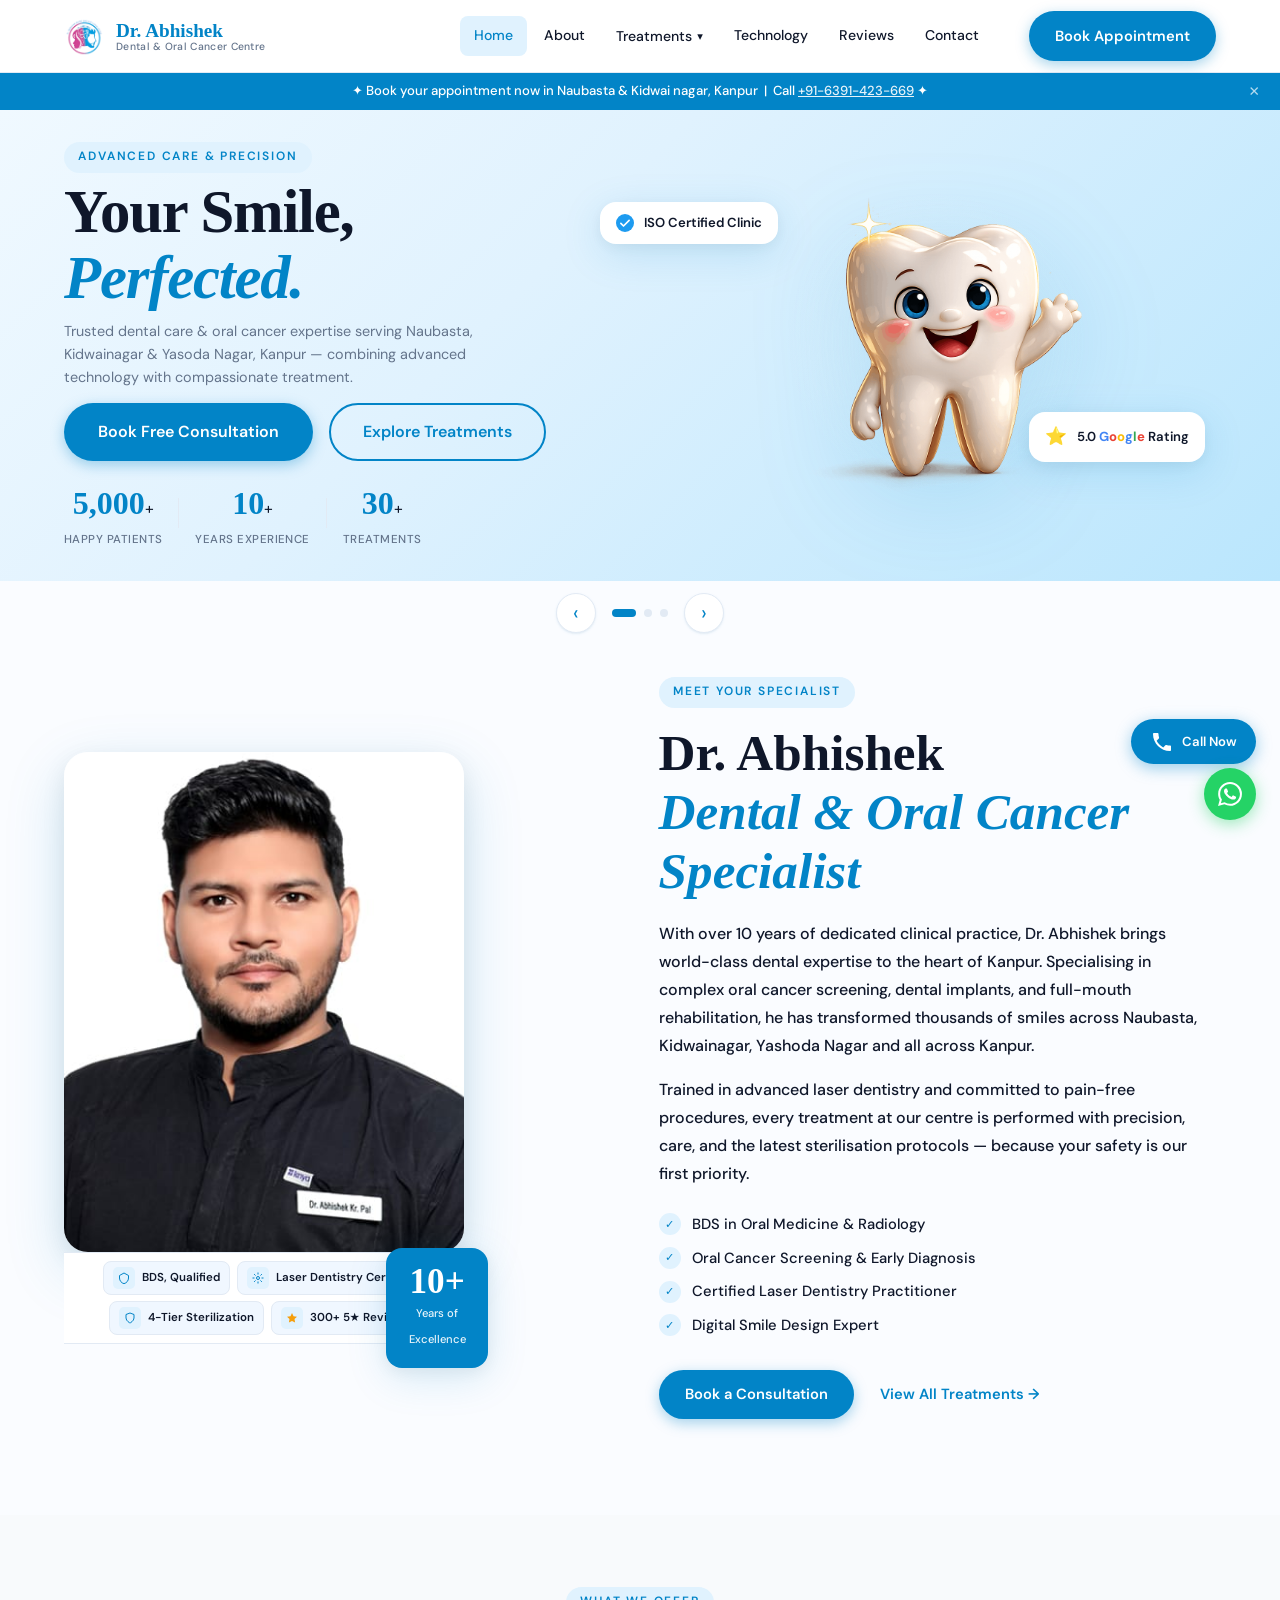
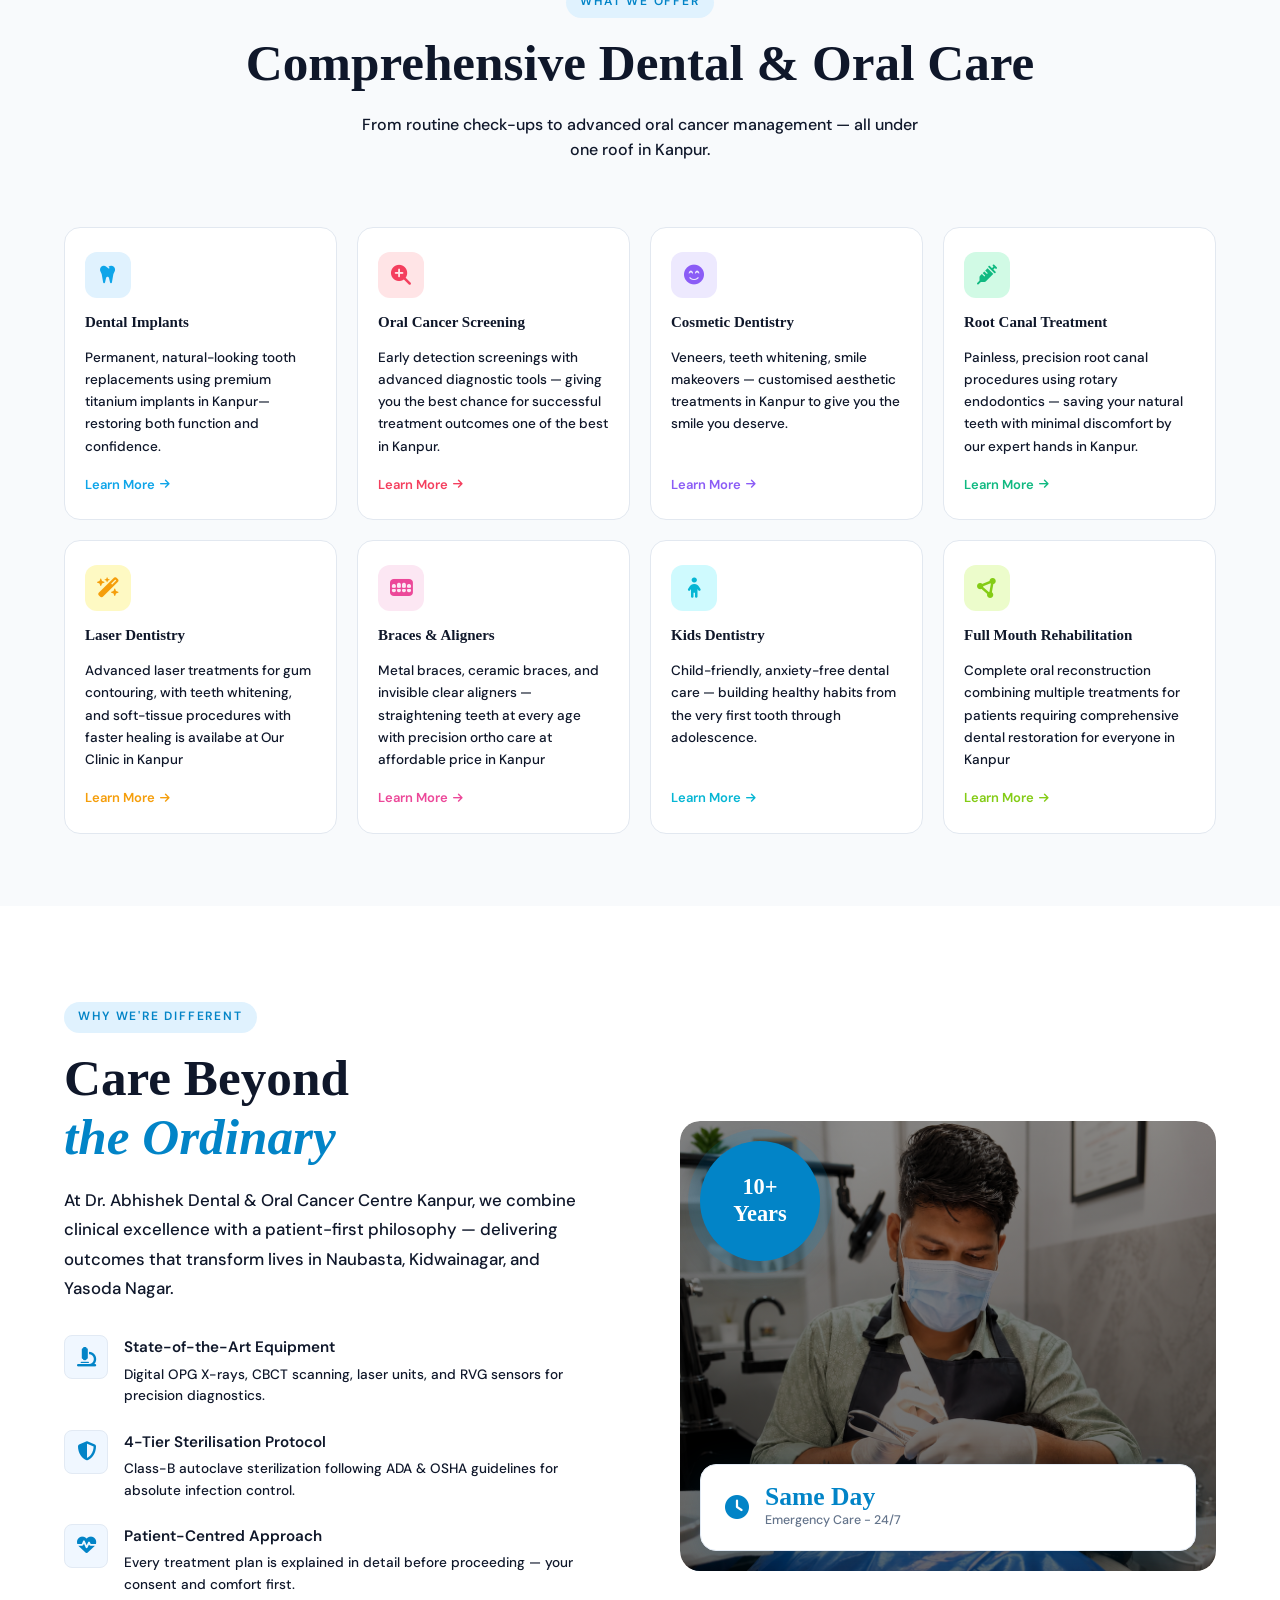
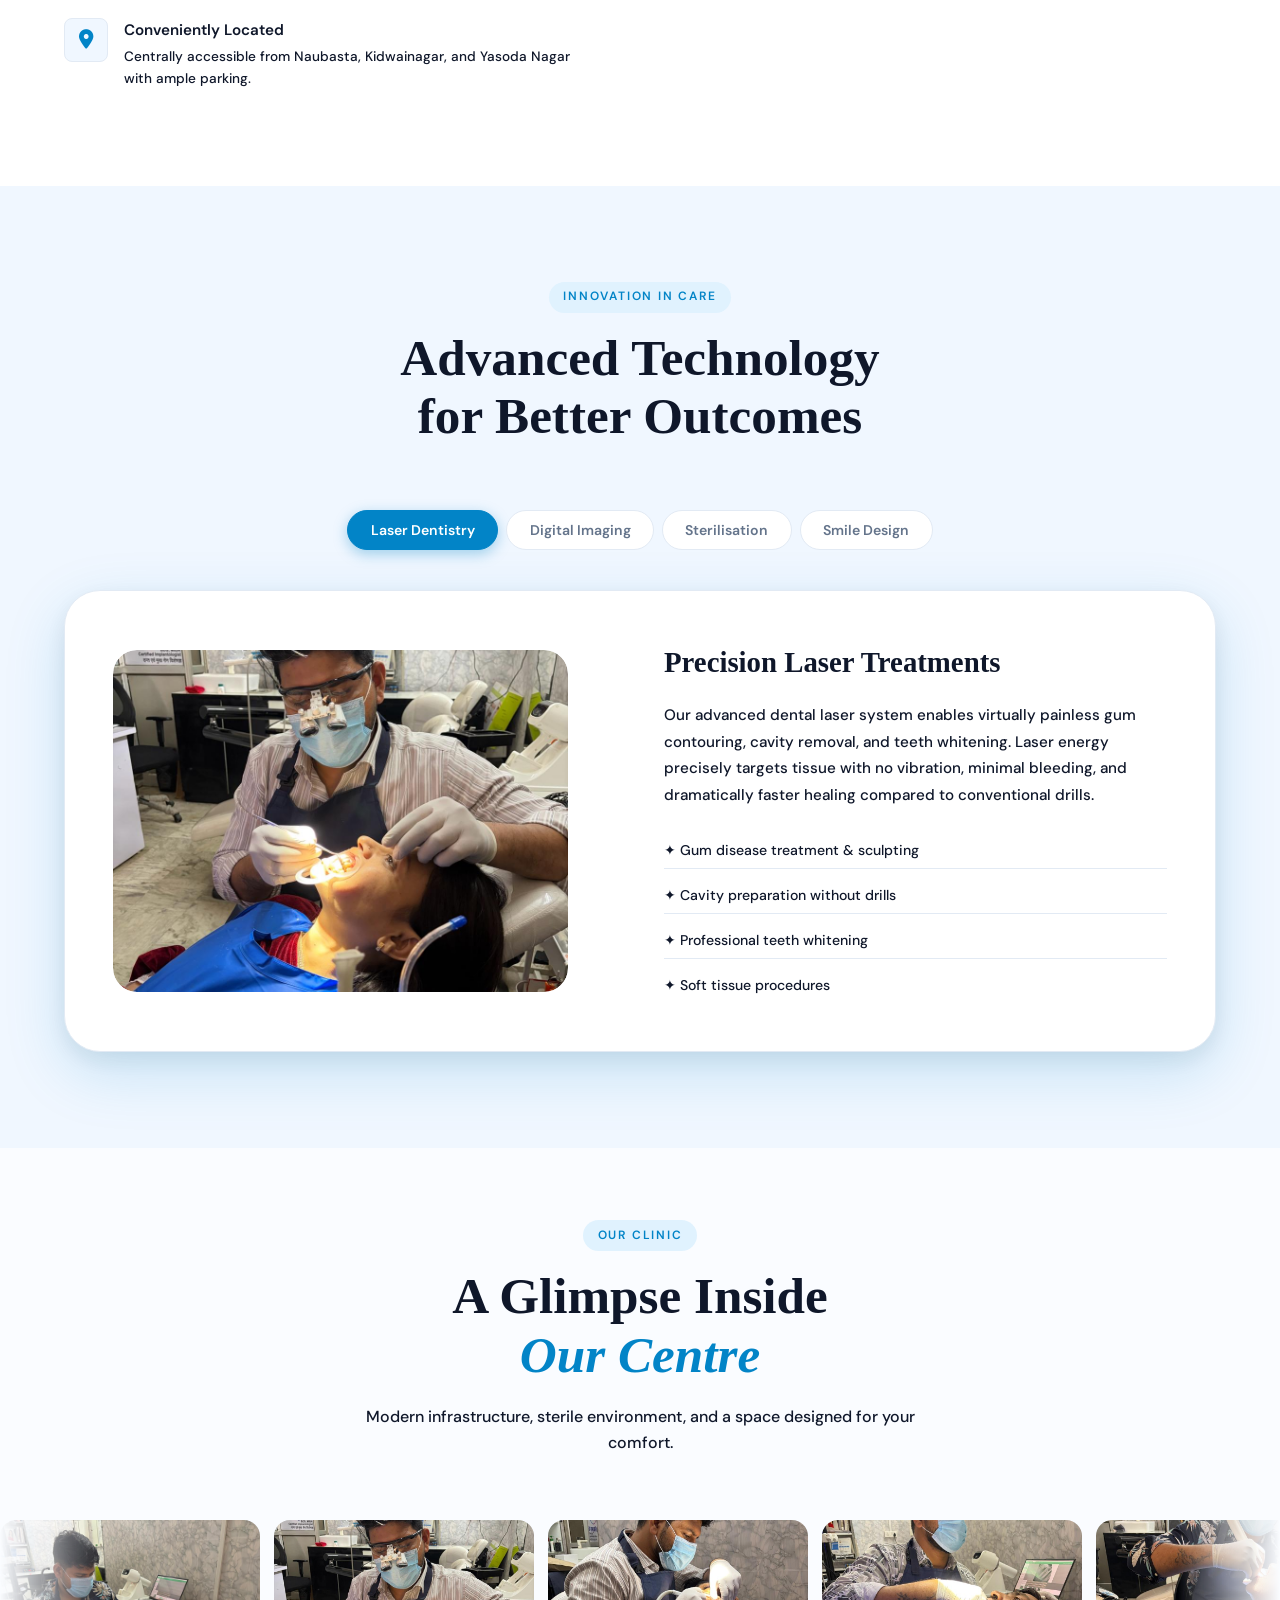
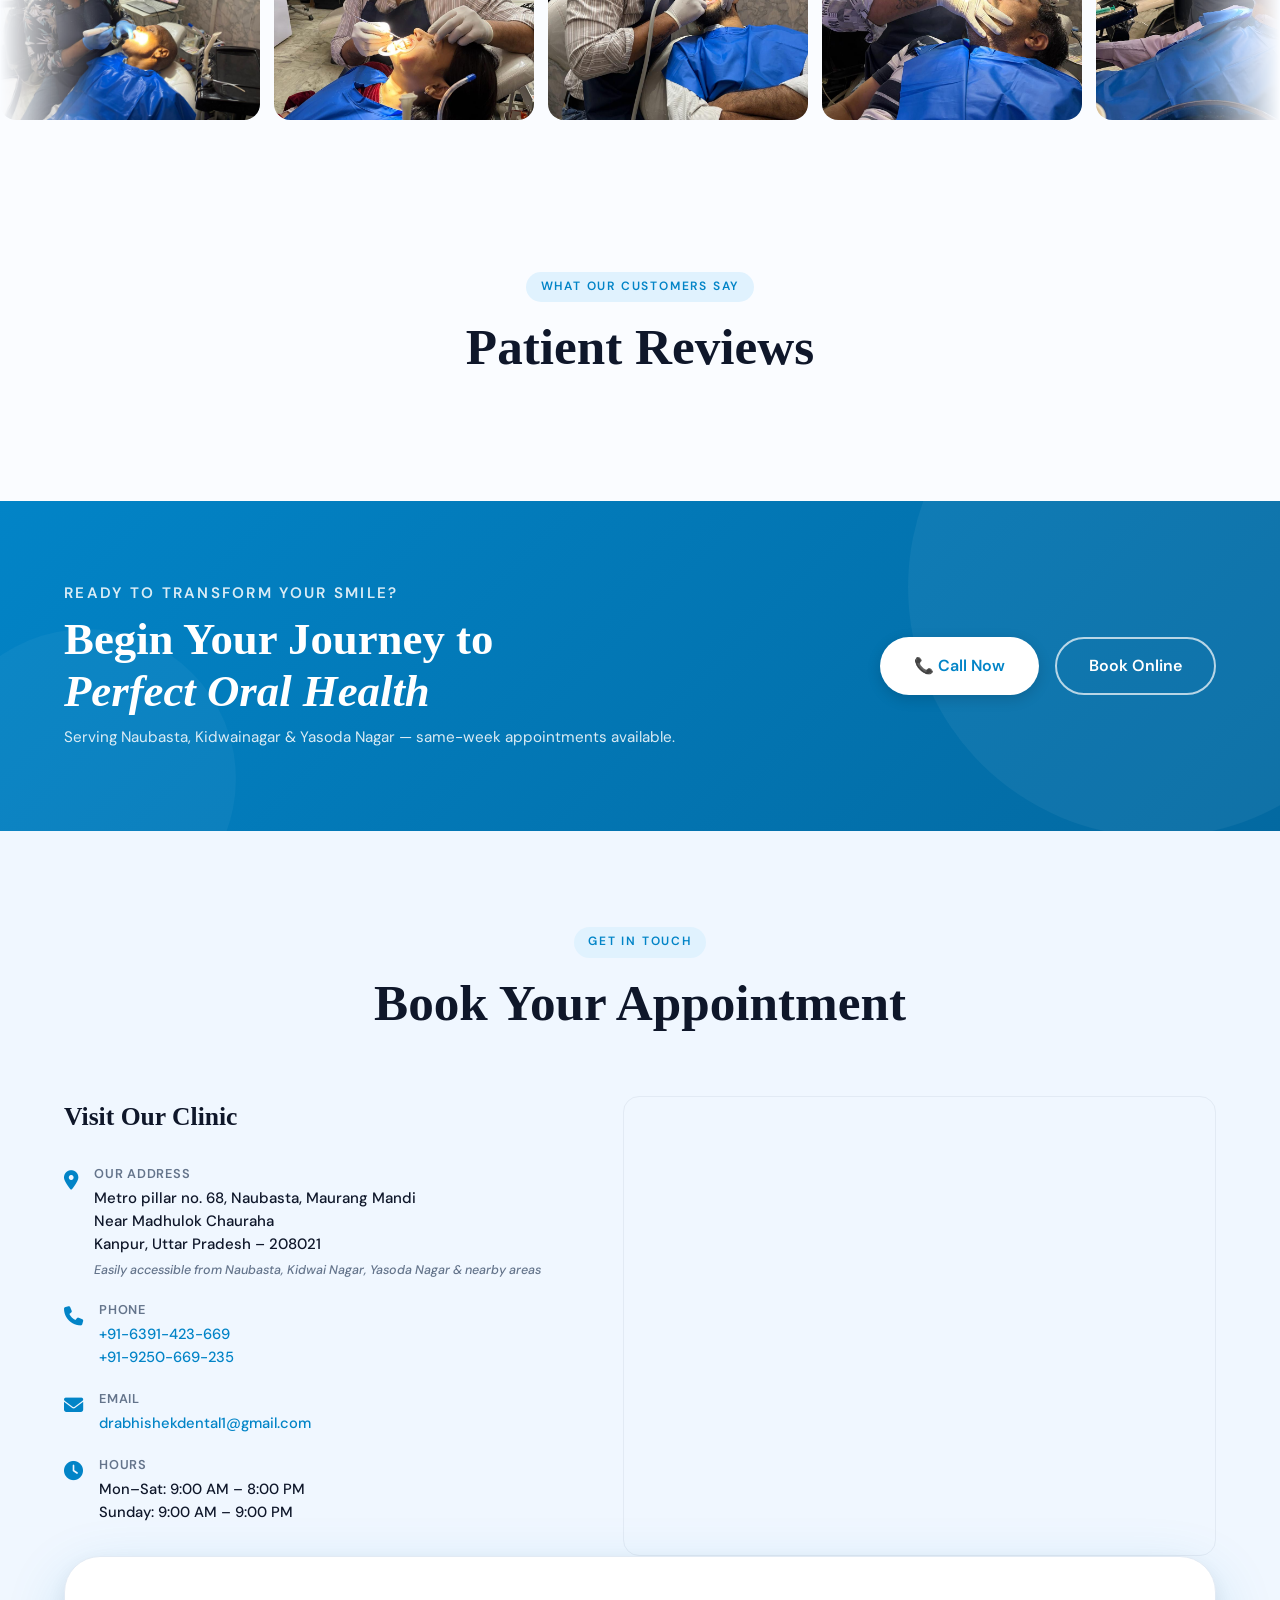
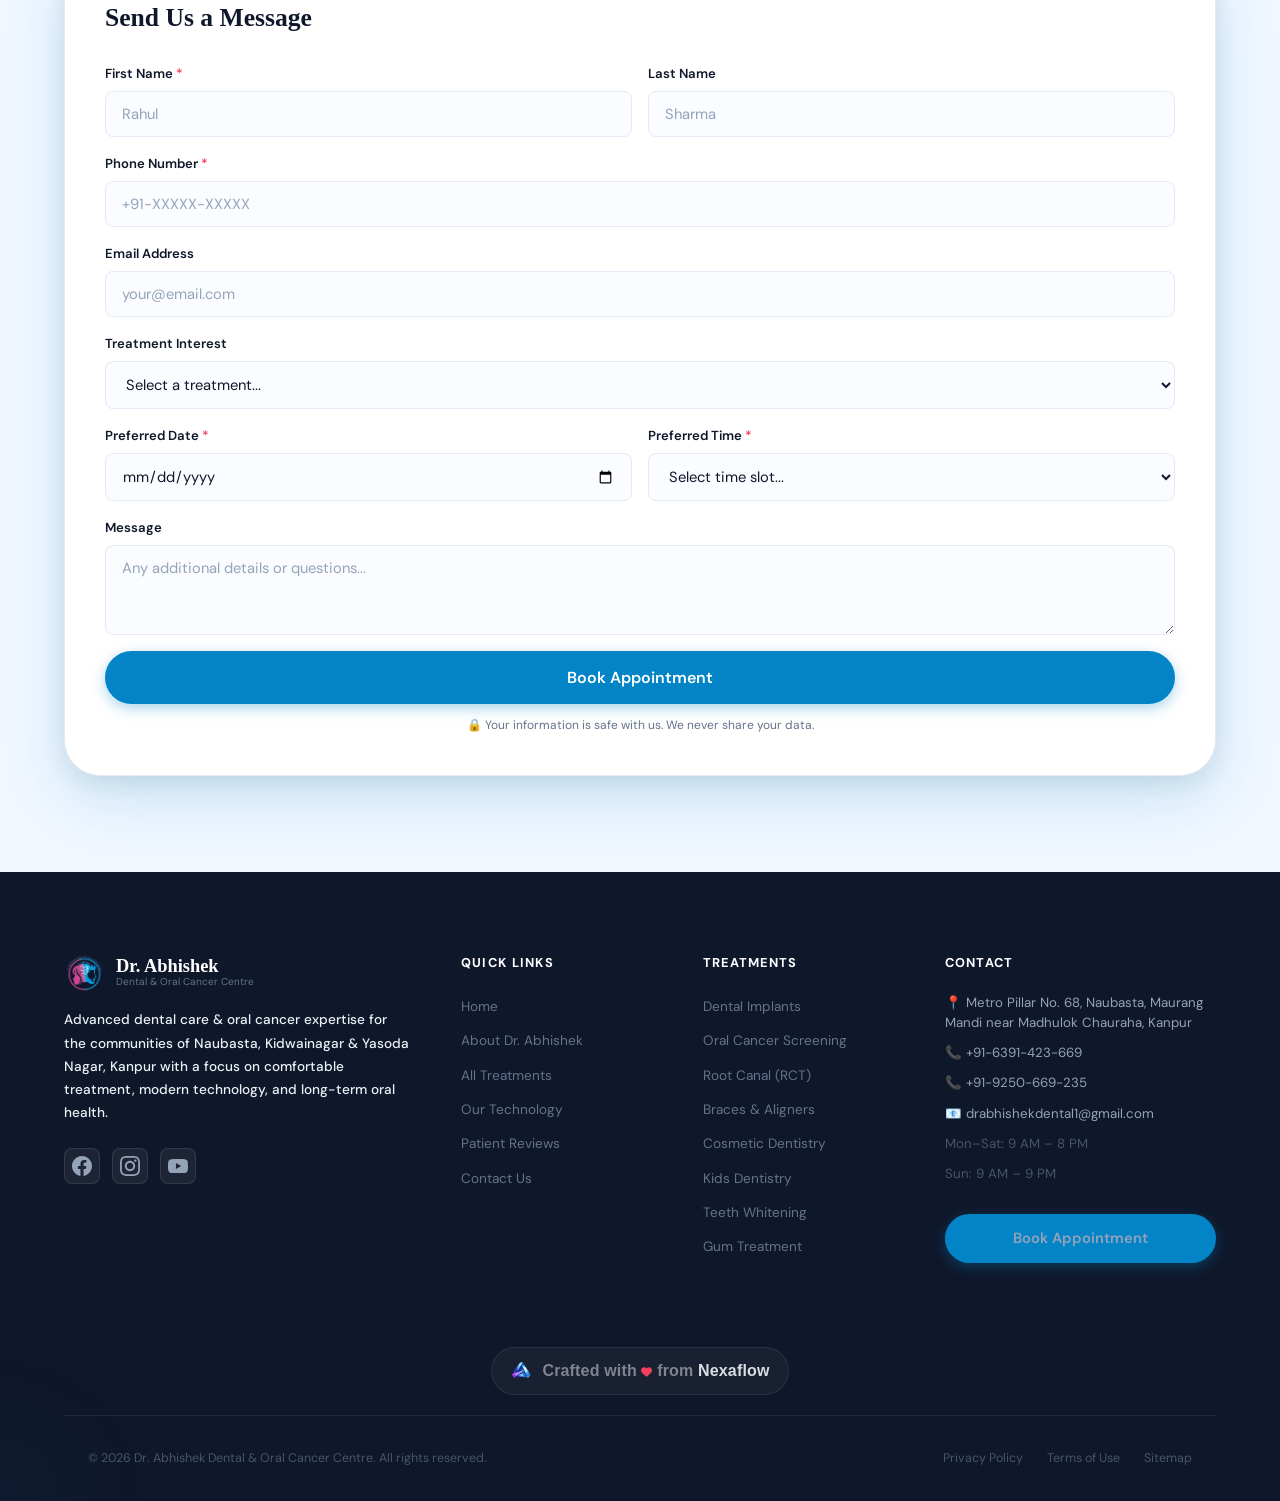
==== index.html @ 4eed05e6 "Update index.html" ====
<!DOCTYPE html>
<html lang="en">
<head>
  <meta charset="UTF-8" />
  <meta name="viewport" content="width=device-width, initial-scale=1.0" />
  <meta http-equiv="X-UA-Compatible" content="IE=edge" />

  <!-- Primary SEO -->
  <title>Dr. Abhishek Dental & Oral Cancer Centre | Best Dentist in Naubasta, Kidwainagar, Yasoda Nagar Kanpur</title>
  <meta name="description" content="Dr. Abhishek Dental & Oral Cancer Centre — expert dental care & oral cancer screening in Naubasta, Kidwainagar, and Yasoda Nagar, Kanpur. Book your appointment today." />
  <meta name="keywords" content="dentist Naubasta Kanpur, dental clinic Kidwainagar, best dentist Yasoda Nagar Kanpur, oral cancer centre Kanpur, dental implants Kanpur, root canal Kanpur, teeth whitening Kanpur, Dr Abhishek dentist" />
  <meta name="robots" content="index, follow" />
  <meta name="author" content="Dr. Abhishek Dental & Oral Cancer Centre" />
  <link rel="preconnect" href="https://fonts.googleapis.com" crossorigin />
<link rel="preconnect" href="https://fonts.gstatic.com" crossorigin />
<link href="https://fonts.googleapis.com/css2?family=DM+Sans:wght@300;400;500;600;700&display=swap" rel="stylesheet" />

</noscript>
  <link rel="canonical" href="https://www.drabhishekdental.in/" />
<link rel="stylesheet" href="https://cdnjs.cloudflare.com/ajax/libs/font-awesome/6.5.0/css/all.min.css"/>


<!-- Open Graph -->
  <meta property="og:type" content="website" />
  <meta property="og:title" content="Dr. Abhishek Dental & Oral Cancer Centre | Kanpur" />
  <meta property="og:description" content="Advanced dental care and oral cancer screening in Naubasta, Kidwainagar & Yasoda Nagar, Kanpur." />
  <meta property="og:url" content="https://www.drabhishekdental.in/" />
  <meta property="og:locale" content="en_IN" />

  <!-- Twitter Card -->
  <meta name="twitter:card" content="summary_large_image" />
  <meta name="twitter:title" content="Dr. Abhishek Dental & Oral Cancer Centre | Kanpur" />
  <meta name="twitter:description" content="Expert dental & oral cancer care in Naubasta, Kidwainagar, Yasoda Nagar, Kanpur." />

  <!-- Schema.org Local Business -->
 <script type="application/ld+json">
{
  "@context": "https://schema.org",
  "@type": "Dentist",
  "name": "Dr. Abhishek Dental & Oral Cancer Centre",
  "url": "https://www.drabhishekdental.in",
  "logo": "https://www.drabhishekdental.in/logo-main.png",
  "image": "https://www.drabhishekdental.in/doctor-profile.jpeg",
  "description": "Expert dental care & oral cancer screening in Naubasta, Kidwainagar and Yasoda Nagar, Kanpur. Specialising in dental implants, root canal, laser dentistry, cosmetic dentistry and full mouth rehabilitation.",
  "priceRange": "₹₹",
  "telephone": ["+91-6391-423-669", "+91-9250-669-235"],
  "email": "drabhishekdental1@gmail.com",
  "address": {
    "@type": "PostalAddress",
    "streetAddress": "Metro Pillar No. 68, Naubasta, Maurang Mandi, Near Madhulok Chauraha",
    "addressLocality": "Kanpur",
    "addressRegion": "Uttar Pradesh",
    "postalCode": "208021",
    "addressCountry": "IN"
  },
  "geo": {
    "@type": "GeoCoordinates",
    "latitude": 26.42372,
    "longitude": 80.31676
  },
  "openingHoursSpecification": [
    {
      "@type": "OpeningHoursSpecification",
      "dayOfWeek": ["Monday","Tuesday","Wednesday","Thursday","Friday","Saturday"],
      "opens": "09:00",
      "closes": "20:00"
    },
    {
      "@type": "OpeningHoursSpecification",
      "dayOfWeek": "Sunday",
      "opens": "09:00",
      "closes": "21:00"
    }
  ],
  "aggregateRating": {
    "@type": "AggregateRating",
    "ratingValue": "5.0",
    "reviewCount": "300",
    "bestRating": "5",
    "worstRating": "1"
  },
  "medicalSpecialty": [
    "Dentistry",
    "Oral Cancer Screening",
    "Cosmetic Dentistry",
    "Laser Dentistry"
  ],
  "hasMap": "https://maps.google.com/?q=Dr+Abhishek+Dental+Kanpur",
  "sameAs": [
    "https://www.instagram.com/dr_abhishek_dental_kanpur",
    "https://youtube.com/@drabhishekdental"
  ],
  "founder": {
    "@type": "Person",
    "name": "Dr. Abhishek",
    "jobTitle": "Dental & Oral Cancer Specialist",
    "description": "BDS in Oral Medicine & Radiology with 10+ years experience. Certified Laser Dentistry Practitioner and Digital Smile Design Expert."
  }
}
</script>
  <!-- Fonts -->
  <link rel="preconnect" href="https://fonts.googleapis.com" />
  <link rel="preconnect" href="https://fonts.gstatic.com" crossorigin />


  <!-- Stylesheet -->
  <link rel="stylesheet" href="style.css" />

  <!-- Favicon placeholder -->
 <link rel="icon" type="image/png" href="favicon.png">
<link rel="icon" type="image/x-icon" href="favicon.ico">
<link rel="apple-touch-icon" href="favicon.png">
  <link rel="manifest" href="manifest.json">
</head>

<body>

  <!-- ===== ANNOUNCEMENT BAR ===== -->
  <div class="announce-bar" id="announceBar">
    <p>✦ Book your appointment now in Naubasta &amp; Kidwai nagar, Kanpur &nbsp;|&nbsp; Call <a href="tel:+916391423669">+91-6391-423-669</a> ✦</p>
    <button class="announce-close" id="announceClose" aria-label="Close">✕</button>
  </div>

  <!-- ===== NAVBAR ===== -->
  <header class="navbar" id="navbar">
    <div class="nav-container">
      <a href="#home" class="nav-logo" aria-label="Dr. Abhishek Dental Home">
        <img src="logo.png" alt="Logo" class="logo-icon">
        <div class="logo-text">
          <span class="logo-name">Dr. Abhishek</span>
          <span class="logo-sub">Dental &amp; Oral Cancer Centre</span>
        </div>
      </a>

      <nav class="nav-links" id="navLinks" aria-label="Main navigation">
        <a href="#home" class="nav-item active">Home</a>
        <a href="#about" class="nav-item">About</a>

        <div class="nav-dropdown">
          <button class="nav-item nav-dropdown-toggle" aria-haspopup="true" aria-expanded="false">
            Treatments <span class="dropdown-arrow">▾</span>
          </button>
          
          <ul class="dropdown-menu" role="menu">
            <li><a href="#services" role="menuitem">Dental Implants</a></li>
            <li><a href="#services" role="menuitem">Root Canal Treatment</a></li>
            <li><a href="#services" role="menuitem">Oral Cancer Screening</a></li>
            <li><a href="#services" role="menuitem">Braces &amp; Aligners</a></li>
            <li><a href="#services" role="menuitem">Cosmetic Dentistry</a></li>
            <li><a href="#services" role="menuitem">Gum Treatment</a></li>
            <li><a href="#services" role="menuitem">Kids Dentistry</a></li>
            <li><a href="#services" role="menuitem">Teeth Whitening</a></li>
          </ul>
        </div>

        <a href="#technology" class="nav-item">Technology</a>
        <a href="#testimonials" class="nav-item">Reviews</a>
        <a href="#contact" class="nav-item">Contact</a>
      </nav>

      <a href="#contact" class="btn btn-primary nav-cta">Book Appointment</a>

      <button class="hamburger" id="hamburger" aria-label="Toggle menu" aria-controls="navLinks" aria-expanded="false">
        <span></span><span></span><span></span>
      </button>
    </div>
  </header>

  <!-- ===== HERO SECTION ===== -->
<section class="hero" id="home" aria-label="Welcome to Dr. Abhishek Dental">
    <div class="hero-slider" id="heroSlider" aria-live="polite">

      <!-- SLIDE 1: Main Hero -->
      <div class="hero-slide active" data-slide="0">
        <div class="hero-bg" style="background: linear-gradient(135deg, #f0f9ff 0%, #e0f2fe 40%, #bae6fd 100%);"></div>
        <div class="hero-content">
          <p class="hero-eyebrow reveal">Advanced Care &amp; Precision</p>
          <h1 class="hero-title reveal delay-1">
            Your Smile,<br/>
            <em>Perfected.</em>
          </h1>
          <p class="hero-desc reveal delay-2">
            Trusted dental care &amp; oral cancer expertise serving Naubasta, Kidwainagar &amp; Yasoda Nagar, Kanpur — combining advanced technology with compassionate treatment.
          </p>
          <div class="hero-actions reveal delay-3">
            <a href="#contact" class="btn btn-primary btn-lg">Book Free Consultation</a>
            <a href="#services" class="btn btn-outline btn-lg">Explore Treatments</a>
          </div>
          <div class="hero-stats reveal delay-4">
            <div class="stat"><span class="stat-num" data-target="5000">0</span><span>+</span><span class="stat-label">Happy Patients</span></div>
            <div class="stat-divider"></div>
            <div class="stat"><span class="stat-num" data-target="10">0</span><span>+</span><span class="stat-label">Years Experience</span></div>
            <div class="stat-divider"></div>
            <div class="stat"><span class="stat-num" data-target="30">0</span><span>+</span><span class="stat-label">Treatments</span></div>
          </div>
        </div>
        <!-- HERO VISUAL SECTION -->
        <div class="hero-visual">
          <div class="hero-circle-bg"></div>
         <div class="hero-card-float card-float-1">
  <svg width="18" height="18" viewBox="0 0 24 24" fill="none" style="flex-shrink:0">
    <circle cx="12" cy="12" r="12" fill="#1D9BF0"/>
    <path d="M6.5 12.5l3.5 3.5 7.5-7.5" stroke="white" stroke-width="2.2" stroke-linecap="round" stroke-linejoin="round"/>
  </svg>
  <span>ISO Certified Clinic</span>
</div>
          <div class="hero-card-float card-float-2">
            <span class="float-icon">⭐</span>
            <span>5.0 
  <span style="font-weight:700;">
    <span style="color:#4285F4;">G</span><span style="color:#EA4335;">o</span><span style="color:#FBBC05;">o</span><span style="color:#4285F4;">g</span><span style="color:#34A853;">l</span><span style="color:#EA4335;">e</span>
  </span> 
  Rating
</span>
          </div>
          <div class="hero-illustration" id="hero-illus-1">
            <img src="hero-tooth.png" alt="Dental care illustration" class="hero-img">
          </div>
        </div>
        <!-- END HERO VISUAL -->
      </div>
      <!-- END SLIDE 1 -->

      <!-- SLIDE 2: Oral Cancer Centre -->
      <div class="hero-slide" data-slide="1">
        <div class="hero-bg" style="background: linear-gradient(135deg, #fdf4ff 0%, #fae8ff 40%, #e9d5ff 100%);"></div>
        <div class="hero-content">
          <p class="hero-eyebrow">Oral Cancer Centre</p>
          <h1 class="hero-title">Early Detection<br/><em>Saves Lives.</em></h1>
          <p class="hero-desc">Kanpur's specialist oral cancer screening &amp; treatment centre. State-of-the-art diagnostics for early intervention — because your health is priceless.</p>
          <div class="hero-actions">
            <a href="#contact" class="btn btn-primary btn-lg">Screen Now</a>
            <a href="#about" class="btn btn-outline btn-lg">Our Expertise</a>
          </div>
          <div class="hero-stats">
            <div class="stat"><span class="stat-num" data-target="5000">5,000</span><span>+</span><span class="stat-label">Happy Patients</span></div>
            <div class="stat-divider"></div>
            <div class="stat"><span class="stat-num" data-target="10">10</span><span>+</span><span class="stat-label">Years Experience</span></div>
            <div class="stat-divider"></div>
            <div class="stat"><span class="stat-num" data-target="30">30</span><span>+</span><span class="stat-label">Treatments</span></div>
          </div>
        </div>
        <!-- HERO VISUAL SECTION -->
        <div class="hero-visual">
          <div class="hero-circle-bg" style="background: radial-gradient(circle, #e9d5ff 0%, transparent 70%);"></div>
          <div class="hero-illustration" id="hero-illus-1">
            <img src="screening.png" alt="Oral cancer screening illustration" class="hero-img">
          </div>
        </div>
        <!-- END HERO VISUAL -->
      </div>
      <!-- END SLIDE 2 -->

      <!-- SLIDE 3: Advanced Technology -->
      <div class="hero-slide" data-slide="2">
        <div class="hero-bg" style="background: linear-gradient(135deg, #f0fdf4 0%, #dcfce7 40%, #bbf7d0 100%);"></div>
        <div class="hero-content">
          <p class="hero-eyebrow">Advanced Technology</p>
          <h1 class="hero-title">Pain-Free<br/><em>Dentistry.</em></h1>
          <p class="hero-desc">Laser-assisted procedures, digital X-rays, and contactless treatments — providing exceptional outcomes with zero discomfort in a modern, hygienic environment.</p>
          <div class="hero-actions">
            <a href="#technology" class="btn btn-primary btn-lg">Our Technology</a>
            <a href="#contact" class="btn btn-outline btn-lg">Book Visit</a>
          </div>
          <div class="hero-stats">
            <div class="stat"><span class="stat-num" data-target="5000">5,000</span><span>+</span><span class="stat-label">Happy Patients</span></div>
            <div class="stat-divider"></div>
            <div class="stat"><span class="stat-num" data-target="10">10</span><span>+</span><span class="stat-label">Years Experience</span></div>
            <div class="stat-divider"></div>
            <div class="stat"><span class="stat-num" data-target="30">30</span><span>+</span><span class="stat-label">Treatments</span></div>
          </div>
        </div>
        <!-- HERO VISUAL SECTION -->
        <div class="hero-visual">
          <div class="hero-circle-bg" id="painfree-illustration" style="background: radial-gradient(circle, #bbf7d0 0%, transparent 70%);"></div>
          <div class="hero-illustration">
            <img src="painfree.png" alt="Pain-free dentistry technology illustration" class="hero-img">
          </div>
        </div>
        <!-- END HERO VISUAL -->
      </div>
      <!-- END SLIDE 3 -->

    </div>
    <!-- END HERO SLIDER -->

    <!-- Slider Controls -->
    <div class="slider-controls">
      <button class="slider-btn prev" id="heroPrev" aria-label="Previous slide">‹</button>
      <div class="slider-dots" id="sliderDots">
        <button class="dot active" data-dot="0" aria-label="Slide 1"></button>
        <button class="dot" data-dot="1" aria-label="Slide 2"></button>
        <button class="dot" data-dot="2" aria-label="Slide 3"></button>
      </div>
      <button class="slider-btn next" id="heroNext" aria-label="Next slide">›</button>
    </div>

    <!-- Scroll indicator -->
    <div class="scroll-indicator" aria-hidden="true">
      <div class="scroll-line"></div>
      <span>Scroll</span>
    </div>
  </section>
  <!-- END HERO SECTION -->

  <!-- ===== ABOUT SECTION ===== -->
  <section class="about" id="about" aria-labelledby="about-heading">
    <div class="container">
      <div class="about-grid">
        <div class="about-visual">
          <div class="about-img-wrap">
           <div class="about-img-placeholder" aria-label="Dr. Abhishek — Lead Dental Surgeon">
  <img src="doctor-profile.jpeg" alt="Dr. Abhishek" class="doctor-img">
</div>

  <!-- ===== TRUST STRIP ===== -->
<section class="trust-strip" aria-label="Certifications and affiliations">
  <div class="container">
    <div class="trust-items">

      <div class="trust-item">
        <div class="trust-icon-wrap">
          <svg viewBox="0 0 24 24" fill="none" stroke="currentColor" stroke-width="2" width="20" height="20"><path d="M12 2L3 7v5c0 5.25 3.75 10.15 9 11.25C17.25 22.15 21 17.25 21 12V7l-9-5z"/></svg>
        </div>
        <span>BDS, Qualified</span>
      </div>

      <div class="trust-sep">✦</div>

      <div class="trust-item">
        <div class="trust-icon-wrap">
          <svg viewBox="0 0 24 24" fill="none" stroke="currentColor" stroke-width="2" width="20" height="20"><circle cx="12" cy="12" r="3"/><path d="M12 1v4M12 19v4M4.22 4.22l2.83 2.83M16.95 16.95l2.83 2.83M1 12h4M19 12h4M4.22 19.78l2.83-2.83M16.95 7.05l2.83-2.83"/></svg>
        </div>
        <span>Laser Dentistry Certified</span>
      </div>

      <div class="trust-sep">✦</div>

      <div class="trust-item">
        <div class="trust-icon-wrap">
          <svg viewBox="0 0 24 24" fill="none" stroke="currentColor" stroke-width="2" width="20" height="20"><path d="M12 22s8-4 8-10V5l-8-3-8 3v7c0 6 8 10 8 10z"/></svg>
        </div>
        <span>4-Tier Sterilization</span>
      </div>

      <div class="trust-item">
        <div class="trust-icon-wrap">
          <svg viewBox="0 0 24 24" fill="currentColor" width="20" height="20"><path d="M12 2l3.09 6.26L22 9.27l-5 4.87 1.18 6.88L12 17.77l-6.18 3.25L7 14.14 2 9.27l6.91-1.01L12 2z" fill="#f59e0b"/></svg>
        </div>
        <span>300+ 5★ Reviews</span>
      </div>

    </div>
  </div>
</section>
            <div class="about-badge">
              <span class="badge-num">10+</span>
              <span class="badge-text">Years of<br/>Excellence</span>
            </div>
          </div>
        </div>

        <div class="about-content">
          <p class="section-eyebrow reveal">Meet Your Specialist</p>
          <h2 class="section-title reveal delay-1" id="about-heading">
            Dr. Abhishek<br/><em>Dental &amp; Oral Cancer Specialist</em>
          </h2>
          <p class="about-text reveal delay-2">
            With over 10 years of dedicated clinical practice, Dr. Abhishek brings world-class dental expertise to the heart of Kanpur. Specialising in complex oral cancer screening, dental implants, and full-mouth rehabilitation, he has transformed thousands of smiles across Naubasta, Kidwainagar, Yashoda Nagar and all across Kanpur.
          </p>
          <p class="about-text reveal delay-2">
            Trained in advanced laser dentistry and committed to pain-free procedures, every treatment at our centre is performed with precision, care, and the latest sterilisation protocols — because your safety is our first priority.
          </p>

          <ul class="about-features reveal delay-3">
            <li><span class="feat-check">✓</span> BDS in Oral Medicine &amp; Radiology</li>
            <li><span class="feat-check">✓</span> Oral Cancer Screening &amp; Early Diagnosis</li>
            <li><span class="feat-check">✓</span> Certified Laser Dentistry Practitioner</li>
            <li><span class="feat-check">✓</span> Digital Smile Design Expert</li>
          </ul>

          <div class="about-actions reveal delay-4">
            <a href="#contact" class="btn btn-primary">Book a Consultation</a>
            <a href="#services" class="btn btn-ghost">View All Treatments →</a>
          </div>
        </div>
      </div>
    </div>
  </section>

  <!-- ===== SERVICES SECTION ===== -->


<section class="services" id="services" aria-labelledby="services-heading">
  <div class="container">
    <div class="section-header">
      <p class="section-eyebrow reveal">What We Offer</p>
      <h2 class="section-title reveal delay-1" id="services-heading">Comprehensive Dental &amp; Oral Care</h2>
      <p class="section-subtitle reveal delay-2">From routine check-ups to advanced oral cancer management — all under one roof in Kanpur.</p>
    </div>

    <div class="services-grid" id="servicesGrid">

      <article class="service-card" data-delay="0">
        <div class="service-icon-wrap" style="background:#e0f2fe;">
          <i class="fa-solid fa-tooth" style="color:#0ea5e9;" aria-hidden="true"></i>
        </div>
        <h3 class="service-title">Dental Implants</h3>
        <p class="service-desc">Permanent, natural-looking tooth replacements using premium titanium implants in Kanpur— restoring both function and confidence.</p>
        <a href="#contact" class="service-link" style="color:#0ea5e9;">Learn More <i class="fa-solid fa-arrow-right"></i></a>
      </article>

      <article class="service-card" data-delay="1">
        <div class="service-icon-wrap" style="background:#ffe4e6;">
          <i class="fa-solid fa-magnifying-glass-plus" style="color:#f43f5e;" aria-hidden="true"></i>
        </div>
        <h3 class="service-title">Oral Cancer Screening</h3>
        <p class="service-desc">Early detection screenings with advanced diagnostic tools — giving you the best chance for successful treatment outcomes one of the best in Kanpur.</p>
        <a href="#contact" class="service-link" style="color:#f43f5e;">Learn More <i class="fa-solid fa-arrow-right"></i></a>
      </article>

<article class="service-card" data-delay="2">
  <div class="service-icon-wrap" style="background:#ede9fe;">
    <i class="fa-solid fa-face-smile-beam" style="color:#8b5cf6;" aria-hidden="true"></i>
  </div>
  <h3 class="service-title">Cosmetic Dentistry</h3>
  <p class="service-desc">Veneers, teeth whitening, smile makeovers — customised aesthetic treatments in Kanpur to give you the smile you deserve.</p>
  <a href="#contact" class="service-link" style="color:#8b5cf6;">Learn More <i class="fa-solid fa-arrow-right"></i></a>
</article>

      <article class="service-card" data-delay="3">
        <div class="service-icon-wrap" style="background:#d1fae5;">
          <i class="fa-solid fa-syringe" style="color:#10b981;" aria-hidden="true"></i>
        </div>
        <h3 class="service-title">Root Canal Treatment</h3>
        <p class="service-desc">Painless, precision root canal procedures using rotary endodontics — saving your natural teeth with minimal discomfort by our expert hands in Kanpur.</p>
        <a href="#contact" class="service-link" style="color:#10b981;">Learn More <i class="fa-solid fa-arrow-right"></i></a>
      </article>

      <article class="service-card" data-delay="4">
        <div class="service-icon-wrap" style="background:#fef9c3;">
          <i class="fa-solid fa-wand-magic-sparkles" style="color:#f59e0b;" aria-hidden="true"></i>
        </div>
        <h3 class="service-title">Laser Dentistry</h3>
        <p class="service-desc">Advanced laser treatments for gum contouring, with teeth whitening, and soft-tissue procedures with faster healing is availabe at Our Clinic in Kanpur</p>
        <a href="#contact" class="service-link" style="color:#f59e0b;">Learn More <i class="fa-solid fa-arrow-right"></i></a>
      </article>

      <article class="service-card" data-delay="5">
        <div class="service-icon-wrap" style="background:#fce7f3;">
          <i class="fa-solid fa-teeth" style="color:#ec4899;" aria-hidden="true"></i>
        </div>
        <h3 class="service-title">Braces &amp; Aligners</h3>
        <p class="service-desc">Metal braces, ceramic braces, and invisible clear aligners — straightening teeth at every age with precision ortho care at affordable price in Kanpur</p>
        <a href="#contact" class="service-link" style="color:#ec4899;">Learn More <i class="fa-solid fa-arrow-right"></i></a>
      </article>

      <article class="service-card" data-delay="6">
        <div class="service-icon-wrap" style="background:#cffafe;">
          <i class="fa-solid fa-child" style="color:#06b6d4;" aria-hidden="true"></i>
        </div>
        <h3 class="service-title">Kids Dentistry</h3>
        <p class="service-desc">Child-friendly, anxiety-free dental care — building healthy habits from the very first tooth through adolescence.</p>
        <a href="#contact" class="service-link" style="color:#06b6d4;">Learn More <i class="fa-solid fa-arrow-right"></i></a>
      </article>

      <article class="service-card" data-delay="7">
        <div class="service-icon-wrap" style="background:#ecfccb;">
          <i class="fa-solid fa-circle-nodes" style="color:#84cc16;" aria-hidden="true"></i>
        </div>
        <h3 class="service-title">Full Mouth Rehabilitation</h3>
        <p class="service-desc">Complete oral reconstruction combining multiple treatments for patients requiring comprehensive dental restoration for everyone in Kanpur</p>
        <a href="#contact" class="service-link" style="color:#84cc16;">Learn More <i class="fa-solid fa-arrow-right"></i></a>
      </article>

    </div>
  </div>
</section>

  <!-- ===== WHY CHOOSE US ===== -->
 <section class="why-us" id="why-us" aria-labelledby="why-heading">
  <div class="container">
    <div class="why-grid">
      <div class="why-content">
        <p class="section-eyebrow reveal">Why We're Different</p>
        <h2 class="section-title reveal delay-1" id="why-heading">Care Beyond<br/><em>the Ordinary</em></h2>
        <p class="why-text reveal delay-2">
          At Dr. Abhishek Dental &amp; Oral Cancer Centre Kanpur, we combine clinical excellence with a patient-first philosophy — delivering outcomes that transform lives in Naubasta, Kidwainagar, and Yasoda Nagar.
        </p>

        <div class="why-points">
          <div class="why-point reveal delay-2">
            <div class="why-point-icon"><i class="fa-solid fa-microscope"></i></div>
            <div>
              <h4>State-of-the-Art Equipment</h4>
              <p>Digital OPG X-rays, CBCT scanning, laser units, and RVG sensors for precision diagnostics.</p>
            </div>
          </div>
          <div class="why-point reveal delay-3">
            <div class="why-point-icon"><i class="fa-solid fa-shield-halved"></i></div>
            <div>
              <h4>4-Tier Sterilisation Protocol</h4>
              <p>Class-B autoclave sterilization following ADA &amp; OSHA guidelines for absolute infection control.</p>
            </div>
          </div>
          <div class="why-point reveal delay-4">
            <div class="why-point-icon"><i class="fa-solid fa-heart-pulse"></i></div>
            <div>
              <h4>Patient-Centred Approach</h4>
              <p>Every treatment plan is explained in detail before proceeding — your consent and comfort first.</p>
            </div>
          </div>
          <div class="why-point reveal delay-4">
            <div class="why-point-icon"><i class="fa-solid fa-location-dot"></i></div>
            <div>
              <h4>Conveniently Located</h4>
              <p>Centrally accessible from Naubasta, Kidwainagar, and Yasoda Nagar with ample parking.</p>
            </div>
          </div>
        </div>
      </div>

    <div class="why-visual">
  <div class="why-cards-stack">
    <div class="why-float-card card-c reveal delay-2">
      <div class="wcard-icon"><i class="fa-solid fa-clock"></i></div>
      <div class="wcard-info">
        <span class="wcard-num">Same Day</span>
        <span class="wcard-label">Emergency Care - 24/7</span>
      </div>
    </div>
    <div class="why-center-circle">
      <span>10+<br/>Years</span>
    </div>
  </div>
</div>
    </div>
  </div>
</section>

  <!-- ===== TECHNOLOGY SECTION ===== -->
  <section class="technology" id="technology" aria-labelledby="tech-heading">
    <div class="container">
      <div class="section-header">
        <p class="section-eyebrow reveal">Innovation in Care</p>
        <h2 class="section-title reveal delay-1" id="tech-heading">Advanced Technology<br/>for Better Outcomes</h2>
      </div>

      <div class="tech-tabs" role="tablist" aria-label="Technology tabs" id="techTabs">
  <button class="tech-tab active" data-tab="laser" role="tab" aria-selected="true">
    <i class="fa-solid fa-bolt" aria-hidden="true"></i>
    <span class="tab-label">Laser Dentistry</span>
  </button>
  <button class="tech-tab" data-tab="digital" role="tab" aria-selected="false">
    <i class="fa-solid fa-x-ray" aria-hidden="true"></i>
    <span class="tab-label">Digital Imaging</span>
  </button>
  <button class="tech-tab" data-tab="steril" role="tab" aria-selected="false">
    <i class="fa-solid fa-shield-virus" aria-hidden="true"></i>
    <span class="tab-label">Sterilisation</span>
  </button>
  <button class="tech-tab" data-tab="design" role="tab" aria-selected="false">
    <i class="fa-solid fa-tooth" aria-hidden="true"></i>
    <span class="tab-label">Smile Design</span>
  </button>
</div>

      <div class="tech-panels">
        <div class="tech-panel active" id="panel-laser" role="tabpanel">
          <div class="tech-panel-grid">
            <div class="tech-panel-img">
              <div class="tech-img-placeholder">
  <img src="laser.jpeg" alt="Laser dentistry illustration" class="tech-img">
</div>
            </div>
            <div class="tech-panel-content">
              <h3>Precision Laser Treatments</h3>
              <p>Our advanced dental laser system enables virtually painless gum contouring, cavity removal, and teeth whitening. Laser energy precisely targets tissue with no vibration, minimal bleeding, and dramatically faster healing compared to conventional drills.</p>
              <ul class="tech-features">
                <li>✦ Gum disease treatment &amp; sculpting</li>
                <li>✦ Cavity preparation without drills</li>
                <li>✦ Professional teeth whitening</li>
                <li>✦ Soft tissue procedures</li>
              </ul>
            </div>
          </div>
        </div>

        <div class="tech-panel" id="panel-digital" role="tabpanel">
          <div class="tech-panel-grid">
            <div class="tech-panel-img">
              <div class="tech-img-placeholder">
  <img src="digital-imagining.jpeg" alt="digital-imaging" class="tech-img">
</div>
            </div>
            <div class="tech-panel-content">
              <h3>Digital X-Ray &amp; CBCT Imaging</h3>
              <p>Our digital OPG and CBCT scanners provide 3D imagery of your jaw, teeth, and surrounding structures — enabling highly accurate diagnosis and implant planning with up to 80% less radiation than conventional X-rays.</p>
              <ul class="tech-features">
                <li>✦ 3D CBCT cone beam scanning</li>
                <li>✦ Digital OPG panoramic X-rays</li>
                <li>✦ RVG intra-oral sensors</li>
                <li>✦ Real-time implant planning</li>
              </ul>
            </div>
          </div>
        </div>

        <div class="tech-panel" id="panel-steril" role="tabpanel">
          <div class="tech-panel-grid">
            <div class="tech-panel-img">
            <div class="tech-img-placeholder">
  <img src="sterilisation.jpeg" alt="sterilisation" class="sterilisation-img">
</div>
            </div>
            <div class="tech-panel-content">
              <h3>4-Tier Sterilisation Protocol</h3>
              <p>We follow a rigorous four-tier sterilisation process certified against ADA and OSHA guidelines — the gold standard in infection control, giving every patient complete peace of mind.</p>
              <ul class="tech-features">
                <li>✦ Tier 1: Ultrasonic instrument cleaning</li>
                <li>✦ Tier 2: Self-sealing sterile pouches</li>
                <li>✦ Tier 3: Class-B autoclave sterilisation</li>
                <li>✦ Tier 4: Sterilisation monitoring certificate</li>
              </ul>
            </div>
          </div>
        </div>

        <div class="tech-panel" id="panel-design" role="tabpanel">
          <div class="tech-panel-grid">
            <div class="tech-panel-img">
             <div class="tech-img-placeholder">
  <img src="smile-design.png" alt="smile-design illustration" class="smile-design-img">
</div>
            </div>
            <div class="tech-panel-content">
              <h3>Digital Smile Design</h3>
              <p>Using augmented reality smile simulation, you can preview the exact result of your cosmetic treatment before we begin — ensuring complete satisfaction and confidence in your transformation journey.</p>
              <ul class="tech-features">
                <li>✦ AR smile simulation &amp; preview</li>
                <li>✦ Digital veneer planning</li>
                <li>✦ Before &amp; after visualisation</li>
                <li>✦ Custom treatment mapping</li>
              </ul>
            </div>
          </div>
        </div>
      </div>
    </div>
  </section>

  <section class="gallery" id="gallery" aria-labelledby="gallery-heading">
  <div class="container">
    <div class="section-header">
      <p class="section-eyebrow reveal">Our Clinic</p>
      <h2 class="section-title reveal delay-1" id="gallery-heading">A Glimpse Inside<br/><em>Our Centre</em></h2>
      <p class="section-subtitle reveal delay-2">Modern infrastructure, sterile environment, and a space designed for your comfort.</p>
    </div>
  </div>

  <div class="carousel-track-wrap">
    <div class="carousel-track" id="carouselTrack">

      <div class="gallery-card" data-type="clinic">
        <img src="gallery/clinic1.jpeg" alt="Clinic reception area" loading="lazy"/>
        <div class="card-overlay"><span class="card-tag">Clinic</span><i class="fa-solid fa-magnifying-glass-plus card-icon"></i></div>
      </div>

      <div class="gallery-card" data-type="clinic">
        <img src="gallery/clinic2.jpeg" alt="Treatment room" loading="lazy"/>
        <div class="card-overlay"><span class="card-tag">Clinic</span><i class="fa-solid fa-magnifying-glass-plus card-icon"></i></div>
      </div>

      <div class="gallery-card" data-type="clinic">
        <img src="gallery/clinic3.jpeg" alt="Sterilisation unit" loading="lazy"/>
        <div class="card-overlay"><span class="card-tag">Clinic</span><i class="fa-solid fa-magnifying-glass-plus card-icon"></i></div>
      </div>

      <div class="gallery-card" data-type="treatment">
        <img src="gallery/treatment1.jpeg" alt="Dental procedure" loading="lazy"/>
        <div class="card-overlay"><span class="card-tag">Treatment</span><i class="fa-solid fa-magnifying-glass-plus card-icon"></i></div>
      </div>

      <div class="gallery-card" data-type="treatment">
        <img src="gallery/treatment2.jpeg" alt="Laser treatment" loading="lazy"/>
        <div class="card-overlay"><span class="card-tag">Treatment</span><i class="fa-solid fa-magnifying-glass-plus card-icon"></i></div>
      </div>

      <div class="gallery-card" data-type="treatment">
        <img src="gallery/treatment3.jpeg" alt="Patient consultation" loading="lazy"/>
        <div class="card-overlay"><span class="card-tag">Treatment</span><i class="fa-solid fa-magnifying-glass-plus card-icon"></i></div>
      </div>

      <div class="gallery-card" data-type="clinic">
        <img src="gallery/clinic4.jpeg" alt="Digital imaging room" loading="lazy"/>
        <div class="card-overlay"><span class="card-tag">Clinic</span><i class="fa-solid fa-magnifying-glass-plus card-icon"></i></div>
      </div>

      <div class="gallery-card" data-type="treatment">
        <img src="gallery/treatment4.jpeg" alt="Smile makeover result" loading="lazy"/>
        <div class="card-overlay"><span class="card-tag">Treatment</span><i class="fa-solid fa-magnifying-glass-plus card-icon"></i></div>
      </div>

      <div class="gallery-card" data-type="clinic">
        <img src="gallery/certy5.jpeg" alt="Waiting area" loading="lazy"/>
        <div class="card-overlay"><span class="card-tag">Clinic</span><i class="fa-solid fa-magnifying-glass-plus card-icon"></i></div>
      </div>

<div class="gallery-card" data-type="clinic">
        <img src="gallery/certy4.jpeg" alt="Waiting area" loading="lazy"/>
        <div class="card-overlay"><span class="card-tag">Clinic</span><i class="fa-solid fa-magnifying-glass-plus card-icon"></i></div>
      </div>

<div class="gallery-card" data-type="clinic">
        <img src="gallery/certy3.jpeg" alt="Waiting area" loading="lazy"/>
        <div class="card-overlay"><span class="card-tag">Clinic</span><i class="fa-solid fa-magnifying-glass-plus card-icon"></i></div>
      </div>

<div class="gallery-card" data-type="clinic">
        <img src="gallery/certy2.jpeg" alt="Waiting area" loading="lazy"/>
        <div class="card-overlay"><span class="card-tag">Clinic</span><i class="fa-solid fa-magnifying-glass-plus card-icon"></i></div>
      </div>

      <div class="gallery-card" data-type="clinic">
        <img src="gallery/certy1.jpeg" alt="Waiting area" loading="lazy"/>
        <div class="card-overlay"><span class="card-tag">Clinic</span><i class="fa-solid fa-magnifying-glass-plus card-icon"></i></div>
      </div>

      <div class="gallery-card" data-type="video">
        <video src="gallery/video1.mp4" muted playsinline preload="metadata"></video>
        <i class="fa-solid fa-circle-play play-badge"></i>
        <div class="card-overlay"><span class="card-tag">Video</span><i class="fa-solid fa-play card-icon"></i></div>
      </div>

      <div class="gallery-card" data-type="video">
        <video src="gallery/video2.mp4" muted playsinline preload="metadata"></video>
        <i class="fa-solid fa-circle-play play-badge"></i>
        <div class="card-overlay"><span class="card-tag">Video</span><i class="fa-solid fa-play card-icon"></i></div>
      </div>

      <div class="gallery-card" data-type="video">
        <video src="gallery/video3.mp4" muted playsinline preload="metadata"></video>
        <i class="fa-solid fa-circle-play play-badge"></i>
        <div class="card-overlay"><span class="card-tag">Video</span><i class="fa-solid fa-play card-icon"></i></div>
      </div>

    </div>
  </div>
</section>

  <!-- ===== TESTIMONIALS ===== -->
<section class="testimonials" id="testimonials" aria-labelledby="testimonials-heading">
  <div class="container">
    <div class="section-header">
      <p class="section-eyebrow reveal">What Our Customers Say</p>
      <h2 class="section-title reveal delay-1" id="testimonials-heading">Patient Reviews</h2>
    </div>
  </div>
  <!-- Elfsight Google Reviews -->
  <script src="https://elfsightcdn.com/platform.js" async></script>
  <div class="elfsight-app-29c257a3-6e2e-46c8-b86c-e0c3d081b669" data-elfsight-app-lazy></div>
</section>

  <!-- ===== CTA BAND ===== -->
  <section class="cta-band" aria-label="Book an appointment">
    <div class="container">
      <div class="cta-content">
        <div class="cta-text">
          <p class="cta-eyebrow">Ready to Transform Your Smile?</p>
          <h2 class="cta-title">Begin Your Journey to<br/><em>Perfect Oral Health</em></h2>
          <p>Serving Naubasta, Kidwainagar &amp; Yasoda Nagar — same-week appointments available.</p>
        </div>
        <div class="cta-actions">
          <a href="tel:+916391423669" class="btn btn-white btn-lg">📞 Call Now</a>
          <a href="#contact" class="btn btn-outline-white btn-lg">Book Online</a>
        </div>
      </div>
    </div>
  </section>

  <!-- ===== CONTACT SECTION ===== -->
 <section class="contact" id="contact" aria-labelledby="contact-heading">
  <div class="container">
    <div class="section-header">
      <p class="section-eyebrow reveal">Get in Touch</p>
      <h2 class="section-title reveal delay-1" id="contact-heading">Book Your Appointment</h2>
    </div>

    <div class="contact-grid">
      <div class="contact-info reveal">
        <h3>Visit Our Clinic</h3>
        <div class="contact-items">

          <div class="contact-item">
            <span class="ci-icon" aria-hidden="true"><i class="fa-solid fa-location-dot"></i></span>
            <div>
              <strong>Our Address</strong>
              <p style="margin: 0 0 4px; font-size: 15px; line-height: 1.55;">Metro pillar no. 68, Naubasta, Maurang Mandi<br>Near Madhulok Chauraha<br>Kanpur, Uttar Pradesh – 208021</p>
              <p style="margin: 0; font-size: 12.5px; color: var(--clr-text-muted); font-style: italic; line-height: 1.5;">Easily accessible from Naubasta, Kidwai Nagar, Yasoda Nagar &amp; nearby areas</p>
            </div>
          </div>

          <div class="contact-item">
            <span class="ci-icon" aria-hidden="true"><i class="fa-solid fa-phone"></i></span>
            <div>
              <strong>Phone</strong>
              <p><a href="tel:+916391423669">+91-6391-423-669</a></p>
              <p><a href="tel:+919250669235">+91-9250-669-235</a></p>
            </div>
          </div>

          <div class="contact-item">
            <span class="ci-icon" aria-hidden="true"><i class="fa-solid fa-envelope"></i></span>
            <div>
              <strong>Email</strong>
              <p><a href="mailto:drabhishekdental1@gmail.com">drabhishekdental1@gmail.com</a></p>
            </div>
          </div>

          <div class="contact-item">
            <span class="ci-icon" aria-hidden="true"><i class="fa-solid fa-clock"></i></span>
            <div>
              <strong>Hours</strong>
              <p>Mon–Sat: 9:00 AM – 8:00 PM<br/>Sunday: 9:00 AM – 9:00 PM</p>
            </div>
          </div>

        </div>
      </div>

          <div class="map-embed">
            <iframe
              title="Dr. Abhishek Dental clinic location on Google Maps"
              src="https://www.google.com/maps/embed?pb=!1m18!1m12!1m3!1d3572.9924018507413!2d80.31676197542266!3d26.42372177694203!2m3!1f0!2f0!3f0!3m2!1i1024!2i768!4f13.1!3m3!1m2!1s0x399c47a7a731d2db%3A0x9ff727056e238081!2z8J2Qg_CdkKsuIPCdkIDwnZCb8J2QofCdkKLwnZCs8J2QofCdkJ7wnZCkIPCdkIPwnZCe8J2Qp_CdkK3wnZCa8J2QpSAmIPCdkI7wnZCr8J2QmvCdkKUg8J2QgvCdkJrwnZCn8J2QnPCdkJ7wnZCrIPCdkILwnZCe8J2Qp_CdkK3wnZCr8J2Qng!5e0!3m2!1sen!2sch!4v1780473155882!5m2!1sen!2sch"
              width="100%"
              height="220"
              style="border:0;border-radius:12px;"
              allowfullscreen=""
              loading="lazy"
              referrerpolicy="no-referrer-when-downgrade">
            </iframe>
          </div>
        </div>

        <div class="contact-form-wrap reveal delay-2">
          <h3>Send Us a Message</h3>
          <form class="contact-form" id="contactForm" novalidate aria-label="Appointment booking form">
            <div class="form-row">
              <div class="form-group">
                <label for="fname">First Name <span class="required" aria-hidden="true">*</span></label>
                <input type="text" id="fname" name="fname" placeholder="Rahul" required autocomplete="given-name" />
              </div>
              <div class="form-group">
                <label for="lname">Last Name</label>
                <input type="text" id="lname" name="lname" placeholder="Sharma" autocomplete="family-name" />
              </div>
            </div>
            <div class="form-group">
              <label for="phone">Phone Number <span class="required" aria-hidden="true">*</span></label>
              <input type="tel" id="phone" name="phone" placeholder="+91-XXXXX-XXXXX" required autocomplete="tel" />
            </div>
            <div class="form-group">
              <label for="email">Email Address</label>
              <input type="email" id="email" name="email" placeholder="your@email.com" autocomplete="email" />
            </div>
            <div class="form-group">
              <label for="treatment">Treatment Interest</label>
              <select id="treatment" name="treatment">
                <option value="">Select a treatment...</option>
                <option>Dental Implants</option>
                <option>Oral Cancer Screening</option>
                <option>Root Canal Treatment</option>
                <option>Cosmetic Dentistry</option>
                <option>Teeth Whitening</option>
                <option>Braces &amp; Aligners</option>
                <option>Kids Dentistry</option>
                <option>General Checkup</option>
                <option>Other</option>
              </select>
            </div>
            <div class="form-row">
  <div class="form-group">
    <label for="appt-date">Preferred Date <span class="required" aria-hidden="true">*</span></label>
    <input type="date" id="appt-date" name="appt-date" required />
  </div>
  <div class="form-group">
    <label for="appt-time">Preferred Time <span class="required" aria-hidden="true">*</span></label>
    <select id="appt-time" name="appt-time" required>
      <option value="">Select time slot...</option>
      <option>9:00 AM</option>
      <option>9:30 AM</option>
      <option>10:00 AM</option>
      <option>10:30 AM</option>
      <option>11:00 AM</option>
      <option>11:30 AM</option>
      <option>12:00 PM</option>
      <option>12:30 PM</option>
      <option>2:00 PM</option>
      <option>2:30 PM</option>
      <option>3:00 PM</option>
      <option>3:30 PM</option>
      <option>4:00 PM</option>
      <option>4:30 PM</option>
      <option>5:00 PM</option>
      <option>5:30 PM</option>
      <option>6:00 PM</option>
      <option>6:30 PM</option>
      <option>7:00 PM</option>
      <option>7:30 PM</option>
    </select>
  </div>
</div>
            <div class="form-group">
              <label for="message">Message</label>
              <textarea id="message" name="message" rows="3" placeholder="Any additional details or questions..."></textarea>
            </div>
            <button type="submit" class="btn btn-primary btn-full btn-lg" id="submitBtn">
              <span class="btn-text">Book Appointment</span>
              <span class="btn-loader" hidden>Sending...</span>
            </button>
            <p class="form-privacy">🔒 Your information is safe with us. We never share your data.</p>
          </form>
        </div>
      </div>
    </div>
  </section>

  <!-- ===== FOOTER ===== -->
  <footer class="footer" aria-label="Site footer">
    <div class="container">
      <div class="footer-grid">
        <div class="footer-brand">
          <a href="#home" class="footer-logo" aria-label="Go to top">
            <img src="logo.png" alt="Logo" class="logo-icon">
            <div>
              <span class="footer-logo-name">Dr. Abhishek</span>
              <span class="footer-logo-sub">Dental &amp; Oral Cancer Centre</span>
            </div>
          </a>
          <p class="footer-text">Advanced dental care &amp; oral cancer expertise for the communities of Naubasta, Kidwainagar &amp; Yasoda Nagar, Kanpur with a focus on comfortable treatment, modern technology, and long-term oral health.</p>
          <div class="footer-social" aria-label="Social media links">
            <a href="https://www.facebook.com/" target="_blank" rel="noopener noreferrer" class="social-link" aria-label="Facebook">
              <svg viewBox="0 0 24 24" fill="currentColor" width="20" height="20"><path d="M24 12.073c0-6.627-5.373-12-12-12s-12 5.373-12 12c0 5.99 4.388 10.954 10.125 11.854v-8.385H7.078v-3.47h3.047V9.43c0-3.007 1.792-4.669 4.533-4.669 1.312 0 2.686.235 2.686.235v2.953H15.83c-1.491 0-1.956.925-1.956 1.874v2.25h3.328l-.532 3.47h-2.796v8.385C19.612 23.027 24 18.062 24 12.073z"/></svg>
            </a>
            <a href="https://www.instagram.com/dr_abhishek_dental_kanpur?igsh=cnFudXBmZXdwdGJu&utm_source=qr" target="_blank" rel="noopener noreferrer" class="social-link" aria-label="Instagram">
              <svg viewBox="0 0 24 24" fill="currentColor" width="20" height="20"><path d="M12 2.163c3.204 0 3.584.012 4.85.07 3.252.148 4.771 1.691 4.919 4.919.058 1.265.069 1.645.069 4.849 0 3.205-.012 3.584-.069 4.849-.149 3.225-1.664 4.771-4.919 4.919-1.266.058-1.644.07-4.85.07-3.204 0-3.584-.012-4.849-.07-3.26-.149-4.771-1.699-4.919-4.92-.058-1.265-.07-1.644-.07-4.849 0-3.204.013-3.583.07-4.849.149-3.227 1.664-4.771 4.919-4.919 1.266-.057 1.645-.069 4.849-.069zm0-2.163c-3.259 0-3.667.014-4.947.072-4.358.2-6.78 2.618-6.98 6.98-.059 1.281-.073 1.689-.073 4.948 0 3.259.014 3.668.072 4.948.2 4.358 2.618 6.78 6.98 6.98 1.281.058 1.689.072 4.948.072 3.259 0 3.668-.014 4.948-.072 4.354-.2 6.782-2.618 6.979-6.98.059-1.28.073-1.689.073-4.948 0-3.259-.014-3.667-.072-4.947-.196-4.354-2.617-6.78-6.979-6.98-1.281-.059-1.69-.073-4.949-.073zm0 5.838c-3.403 0-6.162 2.759-6.162 6.162s2.759 6.163 6.162 6.163 6.162-2.759 6.162-6.163c0-3.403-2.759-6.162-6.162-6.162zm0 10.162c-2.209 0-4-1.79-4-4 0-2.209 1.791-4 4-4s4 1.791 4 4c0 2.21-1.791 4-4 4zm6.406-11.845c-.796 0-1.441.645-1.441 1.44s.645 1.44 1.441 1.44c.795 0 1.439-.645 1.439-1.44s-.644-1.44-1.439-1.44z"/></svg>
            </a>
            <a href="https://youtube.com/@drabhishekdental?si=ZZ0Fvc2oja6VoBW0" target="_blank" rel="noopener noreferrer" class="social-link" aria-label="YouTube">
              <svg viewBox="0 0 24 24" fill="currentColor" width="20" height="20"><path d="M23.498 6.186a3.016 3.016 0 0 0-2.122-2.136C19.505 3.545 12 3.545 12 3.545s-7.505 0-9.377.505A3.017 3.017 0 0 0 .502 6.186C0 8.07 0 12 0 12s0 3.93.502 5.814a3.016 3.016 0 0 0 2.122 2.136c1.871.505 9.376.505 9.376.505s7.505 0 9.377-.505a3.015 3.015 0 0 0 2.122-2.136C24 15.93 24 12 24 12s0-3.93-.502-5.814zM9.545 15.568V8.432L15.818 12l-6.273 3.568z"/></svg>
            </a>
          </div>
        </div>

        <nav class="footer-nav" aria-label="Quick links">
          <h4>Quick Links</h4>
          <ul>
            <li><a href="#home">Home</a></li>
            <li><a href="#about">About Dr. Abhishek</a></li>
            <li><a href="#services">All Treatments</a></li>
            <li><a href="#technology">Our Technology</a></li>
            <li><a href="#testimonials">Patient Reviews</a></li>
            <li><a href="#contact">Contact Us</a></li>
          </ul>
        </nav>

        <nav class="footer-nav" aria-label="Treatments">
          <h4>Treatments</h4>
          <ul>
            <li><a href="#services">Dental Implants</a></li>
            <li><a href="#services">Oral Cancer Screening</a></li>
            <li><a href="#services">Root Canal (RCT)</a></li>
            <li><a href="#services">Braces &amp; Aligners</a></li>
            <li><a href="#services">Cosmetic Dentistry</a></li>
            <li><a href="#services">Kids Dentistry</a></li>
            <li><a href="#services">Teeth Whitening</a></li>
            <li><a href="#services">Gum Treatment</a></li>
          </ul>
        </nav>

        <div class="footer-contact-col">
          <h4>Contact</h4>
          <p>📍 Metro Pillar No. 68, Naubasta, Maurang Mandi near Madhulok Chauraha, Kanpur</p>
          <p>📞 <a href="tel:+916391423669">+91-6391-423-669</a></p>
          <p>📞 <a href="tel:+919250669235">+91-9250-669-235</a></p>
          <p>📧 <a href="mailto:drabhishekdental1@gmail.com">drabhishekdental1@gmail.com</a></p>
          <p class="footer-hours">Mon–Sat: 9 AM – 8 PM</p>
          <p class="footer-hours">Sun: 9 AM – 9 PM</p>
          <a href="#contact" class="btn btn-primary footer-btn">Book Appointment</a>
        </div>
      </div>
<div class="nf-bar">
  <a href="https://nexaflow.bar" class="nf-badge">
    <img src="logo-main.png" class="nf-logo" alt="" srcset="">
    <span class="nf-text">Crafted with <i class="fa-solid fa-heart nf-heart"></i> from <span>Nexaflow</span></span>
  </a>
</div>
      <div class="footer-bottom">
        <p>&copy; <span id="footerYear">2024</span> Dr. Abhishek Dental &amp; Oral Cancer Centre. All rights reserved.</p>
        <nav aria-label="Legal">
          <a href="#">Privacy Policy</a>
          <a href="#">Terms of Use</a>
          <a href="#">Sitemap</a>
        </nav>
      </div>
    </div>
  </footer>

  <!-- ===== FLOATING CALL BUTTON ===== -->
  <a href="tel:+916391423669" class="float-call" aria-label="Call us now">
    <svg viewBox="0 0 24 24" fill="currentColor" width="24" height="24" aria-hidden="true"><path d="M6.62 10.79c1.44 2.83 3.76 5.14 6.59 6.59l2.2-2.2c.27-.27.67-.36 1.02-.24 1.12.37 2.33.57 3.57.57.55 0 1 .45 1 1V20c0 .55-.45 1-1 1-9.39 0-17-7.61-17-17 0-.55.45-1 1-1h3.5c.55 0 1 .45 1 1 0 1.25.2 2.45.57 3.57.11.35.03.74-.25 1.02l-2.2 2.2z"/></svg>
    <span>Call Now</span>
  </a>

  <!-- ===== WHATSAPP BUTTON ===== -->
  <a href="https://wa.me/916391423669?text=Hello%2C%20I%20would%20like%20to%20book%20an%20appointment" target="_blank" rel="noopener noreferrer" class="float-whatsapp" aria-label="Chat on WhatsApp">
    <svg viewBox="0 0 24 24" fill="currentColor" width="24" height="24" aria-hidden="true"><path d="M17.472 14.382c-.297-.149-1.758-.867-2.03-.967-.273-.099-.471-.148-.67.15-.197.297-.767.966-.94 1.164-.173.199-.347.223-.644.075-.297-.15-1.255-.463-2.39-1.475-.883-.788-1.48-1.761-1.653-2.059-.173-.297-.018-.458.13-.606.134-.133.298-.347.446-.52.149-.174.198-.298.298-.497.099-.198.05-.371-.025-.52-.075-.149-.669-1.612-.916-2.207-.242-.579-.487-.5-.669-.51-.173-.008-.371-.01-.57-.01-.198 0-.52.074-.792.372-.272.297-1.04 1.016-1.04 2.479 0 1.462 1.065 2.875 1.213 3.074.149.198 2.096 3.2 5.077 4.487.709.306 1.262.489 1.694.625.712.227 1.36.195 1.871.118.571-.085 1.758-.719 2.006-1.413.248-.694.248-1.289.173-1.413-.074-.124-.272-.198-.57-.347m-5.421 7.403h-.004a9.87 9.87 0 01-5.031-1.378l-.361-.214-3.741.982.998-3.648-.235-.374a9.86 9.86 0 01-1.51-5.26c.001-5.45 4.436-9.884 9.888-9.884 2.64 0 5.122 1.03 6.988 2.898a9.825 9.825 0 012.893 6.994c-.003 5.45-4.437 9.884-9.885 9.884m8.413-18.297A11.815 11.815 0 0012.05 0C5.495 0 .16 5.335.157 11.892c0 2.096.547 4.142 1.588 5.945L.057 24l6.305-1.654a11.882 11.882 0 005.683 1.448h.005c6.554 0 11.89-5.335 11.893-11.893a11.821 11.821 0 00-3.48-8.413z"/></svg>
  </a>

  <!-- ===== BACK TO TOP ===== -->
  <button class="back-to-top" id="backToTop" aria-label="Back to top">↑</button>

  <!-- JS -->
  <script src="main.js"></script>
</body>
</html>
---- style.css ----
/* ============================================================
   Dr. Abhishek Dental & Oral Cancer Centre
   style.css — Premium Modern Light Theme (Clean)
   ============================================================ */

@font-face {
  font-family: 'Cormorant Garamond';
  src: url('fonts/cormorant-garamond-v22-latin-regular.woff2') format('woff2');
  font-weight: 400;
  font-style: normal;
  font-display: swap;
}
@font-face {
  font-family: 'Cormorant Garamond';
  src: url('fonts/cormorant-garamond-v22-latin-italic.woff2') format('woff2');
  font-weight: 400;
  font-style: italic;
  font-display: swap;
}
@font-face {
  font-family: 'Cormorant Garamond';
  src: url('fonts/cormorant-garamond-v22-latin-600.woff2') format('woff2');
  font-weight: 600;
  font-style: normal;
  font-display: swap;
}
@font-face {
  font-family: 'Cormorant Garamond';
  src: url('fonts/cormorant-garamond-v22-latin-600italic.woff2') format('woff2');
  font-weight: 600;
  font-style: italic;
  font-display: swap;
}
@font-face {
  font-family: 'Cormorant Garamond';
  src: url('fonts/cormorant-garamond-v22-latin-700.woff2') format('woff2');
  font-weight: 700;
  font-style: normal;
  font-display: swap;
}
@font-face {
  font-family: 'Cormorant Garamond';
  src: url('fonts/cormorant-garamond-v22-latin-700italic.woff2') format('woff2');
  font-weight: 700;
  font-style: italic;
  font-display: swap;
}
@font-face {
  font-family: 'Cormorant Garamond';
  src: url('fonts/cormorant-garamond-v22-latin-800.woff2') format('woff2');
  font-weight: 800;
  font-style: normal;
  font-display: swap;
}
@font-face {
  font-family: 'Cormorant Garamond';
  src: url('fonts/cormorant-garamond-v22-latin-800italic.woff2') format('woff2');
  font-weight: 800;
  font-style: italic;
  font-display: swap;
}

/* ── RESET & BASE ─────────────────────────────────────────── */
*, *::before, *::after { box-sizing: border-box; margin: 0; padding: 0; }

html {
  scroll-behavior: smooth;
  font-size: 16px;
  -webkit-text-size-adjust: 100%;
}

html, body {
  overflow-x: hidden;
  max-width: 100%;
}

body {
  font-family: 'DM Sans', system-ui, sans-serif;
  color: var(--clr-text);
  background: var(--clr-bg);
  line-height: 1.65;
  padding-top: 72px;
}

img, svg { display: block; max-width: 100%; }
a { text-decoration: none; color: inherit; }
ul, ol { list-style: none; }
button { border: none; background: none; cursor: pointer; font-family: inherit; }
input, select, textarea { font-family: inherit; }

/* ── DESIGN TOKENS ────────────────────────────────────────── */
:root {
  --clr-bg:          #fafcff;
  --clr-bg-soft:     #f0f7ff;
  --clr-bg-card:     #ffffff;
  --clr-primary:     #0284c7;
  --clr-primary-lt:  #e0f2fe;
  --clr-primary-dk:  #0369a1;
  --clr-accent:      #f43f5e;
  --clr-accent-lt:   #ffe4e6;
  --clr-gold:        #f59e0b;
  --clr-text:        #0f172a;
  --clr-text-muted:  #64748b;
  --clr-text-light:  #94a3b8;
  --clr-border:      #e2eaf4;

  --font-display:    'Cormorant Garamond', Georgia, serif;
  --font-body:       'DM Sans', system-ui, sans-serif;

  --section-py:      6rem;
  --container-max:   1200px;
  --container-px:    1.5rem;

  --radius-sm:       8px;
  --radius-md:       16px;
  --radius-lg:       24px;
  --radius-xl:       36px;

  --shadow-sm:       0 1px 3px rgba(2,132,199,0.08), 0 1px 2px rgba(0,0,0,0.04);
  --shadow-md:       0 4px 20px rgba(2,132,199,0.12), 0 2px 8px rgba(0,0,0,0.05);
  --shadow-lg:       0 10px 40px rgba(2,132,199,0.15), 0 4px 16px rgba(0,0,0,0.06);
  --shadow-xl:       0 20px 60px rgba(2,132,199,0.18), 0 8px 24px rgba(0,0,0,0.08);

  --ease-out:        cubic-bezier(0.22, 1, 0.36, 1);
  --ease-spring:     cubic-bezier(0.34, 1.56, 0.64, 1);
  --dur-fast:        200ms;
  --dur-med:         400ms;
  --dur-slow:        700ms;
}

/* ── UTILITY ──────────────────────────────────────────────── */
.container {
  max-width: var(--container-max);
  margin: 0 auto;
  padding: 0 var(--container-px);
}

.section-eyebrow {
  display: inline-block;
  font-size: 0.75rem;
  font-weight: 600;
  letter-spacing: 0.15em;
  text-transform: uppercase;
  color: var(--clr-primary);
  background: var(--clr-primary-lt);
  padding: 0.35rem 0.9rem;
  border-radius: 100px;
  margin-bottom: 1rem;
}

.section-title {
  font-family: var(--font-display);
  font-size: clamp(2rem, 5vw, 3.2rem);
  font-weight: 700;
  line-height: 1.15;
  color: var(--clr-text);
  margin-bottom: 1.2rem;
}

.section-title em {
  font-style: italic;
  color: var(--clr-primary);
  font-weight: 700;
}

.section-subtitle {
  font-size: 1rem;
  color: var(--clr-text-muted);
  max-width: 560px;
  margin: 0 auto;
  line-height: 1.6;
}

.section-header {
  text-align: center;
  margin-bottom: 4rem;
}

/* ── REVEAL ANIMATIONS ────────────────────────────────────── */
.reveal {
  opacity: 0;
  transform: translateY(28px);
  transition: opacity var(--dur-slow) var(--ease-out),
              transform var(--dur-slow) var(--ease-out);
}
.reveal.visible { opacity: 1; transform: translateY(0); }
.delay-1 { transition-delay: 100ms; }
.delay-2 { transition-delay: 200ms; }
.delay-3 { transition-delay: 320ms; }
.delay-4 { transition-delay: 440ms; }

/* ── BUTTONS ──────────────────────────────────────────────── */
.btn {
  display: inline-flex;
  align-items: center;
  justify-content: center;
  gap: 0.4rem;
  font-family: var(--font-body);
  font-size: 0.92rem;
  font-weight: 600;
  padding: 0.65rem 1.5rem;
  border-radius: 100px;
  border: 2px solid transparent;
  cursor: pointer;
  transition: all var(--dur-fast) var(--ease-out);
  position: relative;
  overflow: hidden;
  white-space: nowrap;
}
.btn::after {
  content: '';
  position: absolute;
  inset: 0;
  background: rgba(255,255,255,0.15);
  opacity: 0;
  transition: opacity var(--dur-fast);
}
.btn:hover::after { opacity: 1; }

.btn-lg { padding: 0.85rem 2rem; font-size: 1rem; }
.btn-full { width: 100%; }

.btn-primary {
  background: var(--clr-primary);
  color: white;
  box-shadow: 0 4px 14px rgba(2,132,199,0.35);
}
.btn-primary:hover {
  background: var(--clr-primary-dk);
  box-shadow: 0 6px 20px rgba(2,132,199,0.5);
  transform: translateY(-1px);
}
.btn-primary:active { transform: translateY(0); }

.btn-outline {
  border-color: var(--clr-primary);
  color: var(--clr-primary);
  background: transparent;
}
.btn-outline:hover {
  background: var(--clr-primary-lt);
  transform: translateY(-1px);
}

.btn-ghost {
  color: var(--clr-primary);
  background: transparent;
  padding-left: 0.5rem;
}
.btn-ghost:hover { letter-spacing: 0.02em; }

.btn-white {
  background: white;
  color: var(--clr-primary);
  box-shadow: 0 4px 14px rgba(0,0,0,0.15);
}
.btn-white:hover {
  transform: translateY(-1px);
  box-shadow: 0 6px 20px rgba(0,0,0,0.2);
}

.btn-outline-white {
  border-color: rgba(255,255,255,0.7);
  color: white;
  background: transparent;
}
.btn-outline-white:hover {
  background: rgba(255,255,255,0.15);
  transform: translateY(-1px);
}

/* ── ANNOUNCEMENT BAR ────────────────────────────────────── */
.announce-bar {
  background: var(--clr-primary);
  color: white;
  text-align: center;
  padding: 0.5rem 3rem;
  font-size: 0.82rem;
  font-weight: 500;
  position: relative;
  z-index: 99;
}
.announce-bar a { color: rgba(255,255,255,0.9); text-decoration: underline; }
.announce-close {
  position: absolute;
  right: 1rem;
  top: 50%;
  transform: translateY(-50%);
  color: white;
  opacity: 0.7;
  font-size: 0.85rem;
  padding: 0.25rem;
  transition: opacity var(--dur-fast);
}
.announce-close:hover { opacity: 1; }
.announce-bar.hidden { display: none; }

/* ── NAVBAR ───────────────────────────────────────────────── */
.navbar {
  position: fixed;
  top: 0;
  left: 0;
  right: 0;
  width: 100%;
  z-index: 100;
  background: #ffffff;
  border-bottom: 1px solid var(--clr-border);
  transition: box-shadow var(--dur-med);
}
.navbar.scrolled { box-shadow: var(--shadow-md); }

.nav-container {
  max-width: var(--container-max);
  margin: 0 auto;
  padding: 0 var(--container-px);
  display: flex;
  align-items: center;
  gap: 1.5rem;
  height: 72px;
}

.nav-logo {
  display: flex;
  align-items: center;
  gap: 0.75rem;
  flex-shrink: 0;
}
.logo-icon {
  width: 40px;
  height: 40px;
  display: inline-block;
  vertical-align: middle;
}
.logo-text { display: flex; flex-direction: column; line-height: 1.1; }
.logo-name {
  font-family: var(--font-display);
  font-size: 1.2rem;
  font-weight: 700;
  color: var(--clr-primary);
}
.logo-sub {
  font-size: 0.65rem;
  font-weight: 500;
  color: var(--clr-text-muted);
  letter-spacing: 0.03em;
}

.nav-links {
  display: flex;
  align-items: center;
  gap: 0.25rem;
  margin-left: auto;
}

.nav-item {
  font-size: 0.88rem;
  font-weight: 500;
  color: var(--clr-text);
  padding: 0.5rem 0.85rem;
  border-radius: var(--radius-sm);
  transition: color var(--dur-fast), background var(--dur-fast);
  position: relative;
}
.nav-item:hover, .nav-item.active {
  color: var(--clr-primary);
  background: var(--clr-primary-lt);
}

.nav-dropdown { position: relative; }
.nav-dropdown-toggle { display: flex; align-items: center; gap: 0.3rem; }
.dropdown-arrow { font-size: 0.7rem; transition: transform var(--dur-fast); }
.nav-dropdown:hover .dropdown-arrow,
.nav-dropdown.open .dropdown-arrow { transform: rotate(180deg); }

.dropdown-menu {
  display: none;
  position: absolute;
  top: calc(100% + 0.5rem);
  left: 50%;
  transform: translateX(-50%);
  background: white;
  border: 1px solid var(--clr-border);
  border-radius: var(--radius-md);
  padding: 0.5rem;
  min-width: 220px;
  box-shadow: var(--shadow-lg);
  z-index: 50;
}
.nav-dropdown:hover .dropdown-menu,
.nav-dropdown.open .dropdown-menu {
  display: block;
  animation: dropIn 200ms var(--ease-out);
}
@keyframes dropIn {
  from { opacity: 0; transform: translateX(-50%) translateY(-8px); }
  to   { opacity: 1; transform: translateX(-50%) translateY(0); }
}
.dropdown-menu li a {
  display: block;
  padding: 0.55rem 0.9rem;
  font-size: 0.85rem;
  color: var(--clr-text);
  border-radius: var(--radius-sm);
  transition: background var(--dur-fast), color var(--dur-fast);
}
.dropdown-menu li a:hover {
  background: var(--clr-primary-lt);
  color: var(--clr-primary);
}

.nav-cta { margin-left: 0.75rem; flex-shrink: 0; }

.hamburger {
  display: none;
  flex-direction: column;
  gap: 5px;
  padding: 0.4rem;
  margin-left: auto;
}
.hamburger span {
  display: block;
  width: 22px;
  height: 2px;
  background: var(--clr-text);
  border-radius: 2px;
  transition: all var(--dur-fast) var(--ease-out);
}
.hamburger.open span:nth-child(1) { transform: rotate(45deg) translate(5px, 5px); }
.hamburger.open span:nth-child(2) { opacity: 0; transform: scaleX(0); }
.hamburger.open span:nth-child(3) { transform: rotate(-45deg) translate(5px, -5px); }

/* ── HERO ─────────────────────────────────────────────────── */
.hero {
  position: relative;
  overflow: hidden;
  display: block;
  max-width: 100%;
  min-height: 0 !important;
  height: auto !important;
}
.hero-slider {
  position: relative;
  max-width: 100%;
  min-height: 0 !important;
  height: auto !important;
}

/* inactive slides: hidden absolutely so they don't take up space */
.hero-slide {
  display: none;
  opacity: 0;
  pointer-events: none;
  transition: opacity 0.8s var(--ease-out);
}

/* active slide: removed from absolute flow, becomes the real layout block */
.hero-slide.active {
  opacity: 1;
  pointer-events: auto;
  display: grid;
  grid-template-columns: 1fr 1fr;
  grid-template-rows: auto;
  align-items: start;
  gap: 2rem;
  padding: 2rem var(--container-px);
  max-width: var(--container-max);
  margin: 0 auto;
  width: 100%;
  overflow-x: hidden;
  height: auto !important;
  min-height: 0 !important;
}
.hero-bg {
  position: absolute;
  inset: 0;
  z-index: 0;
}
.hero-slide > * { position: relative; z-index: 1; }
.hero-bg { position: absolute !important; inset: 0; z-index: 0; grid-column: 1 / -1; grid-row: 1; pointer-events: none; }

.hero-content { position: relative; z-index: 1; }

.hero-eyebrow {
  display: inline-block;
  font-size: 0.75rem;
  font-weight: 600;
  letter-spacing: 0.15em;
  text-transform: uppercase;
  color: var(--clr-primary);
  background: var(--clr-primary-lt);
  padding: 0.35rem 0.9rem;
  border-radius: 100px;
  margin-bottom: 0.4rem;
}
.hero-title {
  font-family: var(--font-display);
  font-size: clamp(2.4rem, 5vw, 3.8rem);
  font-weight: 800;
  line-height: 1.08;
  letter-spacing: -0.02em;
  color: var(--clr-text);
  margin-bottom: 0.6rem;
}
.hero-title em {
  font-style: italic;
  color: var(--clr-primary);
}

.hero-desc {
  font-size: 0.9rem;
  color: var(--clr-text-muted);
  line-height: 1.6;
  max-width: 480px;
  margin-bottom: 0.9rem;
}
.hero-actions {
  display: flex;
  gap: 1rem;
  flex-wrap: wrap;
  margin-bottom: 1rem;
}

.hero-stats {
  display: flex;
  align-items: center;
  gap: 1rem;
  flex-wrap: nowrap;
}
.stat { text-align: center; }
.stat-num {
  font-family: var(--font-display);
  font-size: 2rem;
  font-weight: 700;
  color: var(--clr-primary);
}
.stat-label {
  display: block;
  font-size: 0.72rem;
  font-weight: 500;
  color: var(--clr-text-muted);
  letter-spacing: 0.04em;
  text-transform: uppercase;
}
.stat-divider {
  width: 1px;
  height: 30px;
  background: var(--clr-border);
  flex-shrink: 0;
}

.hero-visual {
  position: relative;
  display: flex;
  align-items: center;
  justify-content: center;
  height: auto;
}

.hero-circle-bg {
  position: absolute;
  width: 300px;
  height: 300px;
  border-radius: 50%;
  background: radial-gradient(circle, var(--clr-primary-lt) 0%, transparent 70%);
  z-index: 0;
  animation: pulseCircle 4s ease-in-out infinite;
}
@keyframes pulseCircle {
  0%, 100% { transform: scale(1); opacity: 0.7; }
  50%       { transform: scale(1.06); opacity: 1; }
}

.hero-illustration {
  width: 380px;
  height: 400px;
  position: relative;
  z-index: 1;
  filter: drop-shadow(0 24px 48px rgba(2,132,199,0.18));
}

.hero-img {
  width: auto;
  max-width: 100%;
  height: 100%;
  object-fit: contain;
  margin: 0 auto;
  display: block;
}

#hero-illus-1 { animation: float 6s ease-in-out infinite; }
@keyframes float {
  0%, 100% { transform: translateY(0); }
  50%       { transform: translateY(-16px); }
}

.hero-card-float {
  position: absolute;
  z-index: 2;
  background: white;
  border-radius: var(--radius-md);
  box-shadow: var(--shadow-lg);
  padding: 0.65rem 1rem;
  display: flex;
  align-items: center;
  gap: 0.6rem;
  font-size: 0.82rem;
  font-weight: 600;
  color: var(--clr-text);
  white-space: nowrap;
  animation: floatCard 5s ease-in-out infinite;
}
.float-icon { font-size: 1.1rem; }
.card-float-1 { top: 15%; left: -10%; animation-delay: -1s; }
.card-float-2 { bottom: 20%; right: 2%; animation-delay: -2.5s; }

@keyframes floatCard {
  0%, 100% { transform: translateY(0) rotate(-1deg); }
  50%       { transform: translateY(-10px) rotate(1deg); }
}

/* Slider controls */
.slider-controls {
  position: relative;
  bottom: auto;
  left: auto;
  transform: none;
  display: flex;
  align-items: center;
  justify-content: center;
  gap: 1rem;
  z-index: 10;
  margin: 0.75rem auto;
}
.slider-btn {
  width: 40px;
  height: 40px;
  border-radius: 50%;
  background: white;
  border: 1px solid var(--clr-border);
  box-shadow: var(--shadow-sm);
  font-size: 1.3rem;
  color: var(--clr-primary);
  display: flex;
  align-items: center;
  justify-content: center;
  transition: all var(--dur-fast);
}
.slider-btn:hover {
  background: var(--clr-primary);
  color: white;
  border-color: var(--clr-primary);
  transform: scale(1.05);
}
.slider-dots { display: flex; gap: 0.5rem; }
.dot {
  width: 8px;
  height: 8px;
  border-radius: 50%;
  background: var(--clr-border);
  border: none;
  transition: all var(--dur-med);
  cursor: pointer;
}
.dot.active {
  background: var(--clr-primary);
  width: 24px;
  border-radius: 4px;
}

/* Scroll indicator — desktop only */
.scroll-indicator { display: none; }

/* ── TRUST STRIP ─────────────────────────────────────────── */
.trust-strip {
  background: white;
  border-top: 1px solid var(--clr-border);
  border-bottom: 1px solid var(--clr-border);
  padding: 0.5rem 0;
  overflow: hidden;
}
.trust-items {
  display: flex;
  flex-direction: row;
  flex-wrap: wrap;
  align-items: center;
  gap: 0.4rem;
  justify-content: center;
}
.trust-sep { display: none; }
.trust-item {
  display: inline-flex;
  align-items: center;
  gap: 0.4rem;
  font-size: 0.72rem;
  font-weight: 600;
  color: var(--clr-text);
  white-space: nowrap;
  background: var(--clr-bg-soft);
  border: 1px solid var(--clr-border);
  border-radius: 8px;
  padding: 0.3rem 0.6rem;
}
.trust-icon-wrap {
  width: 22px;
  height: 22px;
  background: var(--clr-primary-lt);
  border-radius: 5px;
  display: flex;
  align-items: center;
  justify-content: center;
  color: var(--clr-primary);
  flex-shrink: 0;
}
.trust-icon-wrap svg { width: 12px; height: 12px; }

/* ── ABOUT SECTION ───────────────────────────────────────── */
.about {
  padding: 2rem 0 var(--section-py);
  background: var(--clr-bg);
}
.about-grid {
  display: grid;
  grid-template-columns: 1fr 1.15fr;
  gap: 5rem;
  align-items: center;
}
.about-img-wrap {
  position: relative;
  max-width: 400px;
}
.about-img-placeholder {
  border-radius: var(--radius-lg);
  overflow: hidden;
  box-shadow: var(--shadow-xl);
  aspect-ratio: 4/5;
}
.doctor-img {
  width: 100%;
  height: 100%;
  object-fit: cover;
  display: block;
}
.about-badge {
  position: absolute;
  bottom: -1.5rem;
  right: -1.5rem;
  background: var(--clr-primary);
  color: white;
  border-radius: var(--radius-md);
  padding: 1rem 1.4rem;
  text-align: center;
  box-shadow: var(--shadow-lg);
  animation: float 6s ease-in-out infinite 1s;
}
.badge-num {
  display: block;
  font-family: var(--font-display);
  font-size: 2.2rem;
  font-weight: 700;
  line-height: 1;
}
.badge-text {
  font-size: 0.7rem;
  font-weight: 500;
  opacity: 0.9;
  line-height: 1.3;
}
.about-content { padding-left: 1rem; }
.about-text {
  font-size: 1rem;
  color: var(--clr-text);
  line-height: 1.75;
  margin-bottom: 1rem;
  font-weight: 500;
}
.about-features {
  margin: 1.5rem 0 2rem;
  display: flex;
  flex-direction: column;
  gap: 0.6rem;
}
.about-features li {
  display: flex;
  align-items: center;
  gap: 0.7rem;
  font-size: 0.92rem;
  font-weight: 500;
  color: var(--clr-text);
}
.feat-check {
  width: 22px;
  height: 22px;
  background: var(--clr-primary-lt);
  color: var(--clr-primary);
  border-radius: 50%;
  display: flex;
  align-items: center;
  justify-content: center;
  font-size: 0.7rem;
  font-weight: 700;
  flex-shrink: 0;
}
.about-actions {
  display: flex;
  gap: 1rem;
  flex-wrap: wrap;
  align-items: center;
}

/* ── SERVICES SECTION ────────────────────────────────────── */
.services {
  padding: 4.5rem 0;
  background: #f8fafc;
}
.services-grid {
  display: grid;
  grid-template-columns: repeat(auto-fit, minmax(240px, 1fr));
  gap: 1.25rem;
}
.service-card {
  background: #ffffff;
  border: 1px solid #e2e8f0;
  border-radius: 16px;
  padding: 1.5rem 1.25rem;
  display: flex;
  flex-direction: column;
  gap: 0.75rem;
  opacity: 0;
  transform: translateY(30px);
  transition: border-color 0.2s ease, transform 0.2s ease,
              box-shadow 0.2s ease, opacity var(--dur-slow) var(--ease-out);
}
.service-card.visible {
  opacity: 1;
  transform: translateY(0);
}
.service-card:hover {
  border-color: var(--clr-primary);
  transform: translateY(-3px);
  box-shadow: 0 8px 24px rgba(0,0,0,0.07);
}
.service-icon-wrap {
  width: 46px;
  height: 46px;
  border-radius: 12px;
  display: flex;
  align-items: center;
  justify-content: center;
  flex-shrink: 0;
  transition: transform var(--dur-med) var(--ease-spring);
}
.service-card:hover .service-icon-wrap { transform: scale(1.1) rotate(-5deg); }
.service-icon-wrap i { font-size: 20px; }
.service-title {
  font-size: 15px;
  font-weight: 600;
  color: #0f172a;
  margin: 0;
  font-family: var(--font-display);
}
.service-desc {
  font-size: 13.5px;
  color: #64748b;
  line-height: 1.65;
  margin: 0;
  flex: 1;
}
.service-link {
  font-size: 13px;
  font-weight: 600;
  text-decoration: none;
  display: inline-flex;
  align-items: center;
  gap: 5px;
  margin-top: 0.25rem;
  width: fit-content;
  transition: gap 0.2s ease;
}
.service-link:hover { gap: 8px; }
.service-link i { font-size: 11px; }

/* ── WHY CHOOSE US ───────────────────────────────────────── */
.why-us {
  padding: var(--section-py) 0;
  background: white;
}
.why-grid {
  display: grid;
  grid-template-columns: 1fr 1fr;
  gap: 5rem;
  align-items: center;
}
.why-text {
  font-size: 1.05rem;
  color: var(--clr-text);
  line-height: 1.75;
  margin-bottom: 2rem;
  font-weight: 500;
}
.why-points {
  display: flex;
  flex-direction: column;
  gap: 1.4rem;
}
.why-point {
  display: flex;
  gap: 1rem;
  align-items: flex-start;
}
.why-point-icon {
  width: 44px;
  height: 44px;
  background: var(--clr-bg-soft);
  border-radius: var(--radius-sm);
  display: flex;
  align-items: center;
  justify-content: center;
  font-size: 1.2rem;
  flex-shrink: 0;
  border: 1px solid var(--clr-border);
  color: var(--clr-primary);
}
.why-point h4 {
  font-size: 0.95rem;
  font-weight: 600;
  color: var(--clr-text);
  margin-bottom: 0.2rem;
}
.why-point p {
  font-size: 0.85rem;
  color: var(--clr-text-muted);
  line-height: 1.6;
}

/* Why visual */
.why-visual { position: relative; height: 450px; }
.why-cards-stack {
  position: relative;
  height: 100%;
  min-height: 450px;
  border-radius: 20px;
  overflow: hidden;
  background-image: url('bg-img.png');
  background-size: cover;
  background-position: center top;
}
.why-cards-stack::before {
  content: '';
  position: absolute;
  inset: 0;
  background: linear-gradient(to bottom, rgba(0,0,0,0.45), rgba(0,0,0,0.6));
  border-radius: inherit;
  z-index: 0;
}
.why-float-card,
.why-center-circle { position: relative; z-index: 1; }

.why-float-card {
  position: relative;
  background: white;
  border: 1px solid var(--clr-border);
  border-radius: var(--radius-md);
  padding: 1.2rem 1.5rem;
  display: flex;
  align-items: center;
  gap: 1rem;
  box-shadow: var(--shadow-lg);
}
.wcard-icon {
  font-size: 1.5rem;
  color: var(--clr-primary);
}
.wcard-info { display: flex; flex-direction: column; }
.wcard-num {
  font-family: var(--font-display);
  font-size: 1.6rem;
  font-weight: 700;
  color: var(--clr-primary);
  line-height: 1;
}
.wcard-label { font-size: 0.78rem; color: var(--clr-text-muted); font-weight: 500; }

.card-c {
  position: absolute;
  bottom: 20px;
  left: 50%;
  transform: translateX(-50%);
  width: calc(100% - 40px);
  box-sizing: border-box;
}
.card-c:hover { transform: translateX(-50%) scale(1.04); }

.why-center-circle {
  position: absolute;
  top: 20px;
  left: 20px;
  width: 120px;
  height: 120px;
  border-radius: 50%;
  background: var(--clr-primary);
  color: white;
  display: flex;
  align-items: center;
  justify-content: center;
  font-family: var(--font-display);
  font-size: 1.4rem;
  font-weight: 700;
  text-align: center;
  line-height: 1.2;
  box-shadow: 0 0 0 12px rgba(2,132,199,0.15), var(--shadow-lg);
  animation: pulseCircle 4s ease-in-out infinite;
}
.card-c.reveal {
  transform: translateX(-50%);
}
/* ── TECHNOLOGY SECTION ──────────────────────────────────── */
.technology {
  padding: var(--section-py) 0;
  background: var(--clr-bg-soft);
}
.tech-tabs {
  display: flex;
  gap: 0.5rem;
  justify-content: center;
  flex-wrap: wrap;
  margin-bottom: 2.5rem;
}
.tech-tab {
  padding: 0.6rem 1.4rem;
  border-radius: 100px;
  font-size: 0.88rem;
  font-weight: 600;
  color: var(--clr-text-muted);
  background: white;
  border: 1.5px solid var(--clr-border);
  transition: all var(--dur-fast);
  cursor: pointer;
}
.tech-tab:hover {
  color: var(--clr-primary);
  border-color: var(--clr-primary);
  background: var(--clr-primary-lt);
}
.tech-tab.active {
  background: var(--clr-primary);
  color: white;
  border-color: var(--clr-primary);
  box-shadow: 0 4px 14px rgba(2,132,199,0.35);
}
.tech-panels { position: relative; }
.tech-panel { display: none; animation: panelFade 400ms var(--ease-out); }
.tech-panel.active { display: block; }
@keyframes panelFade {
  from { opacity: 0; transform: translateY(12px); }
  to   { opacity: 1; transform: translateY(0); }
}
.tech-panel-grid {
  display: grid;
  grid-template-columns: 1fr 1fr;
  gap: 3rem;
  align-items: center;
  background: white;
  border-radius: var(--radius-xl);
  overflow: hidden;
  box-shadow: var(--shadow-xl);
  border: 1px solid var(--clr-border);
}
.tech-panel-img { padding: 3rem; }
.tech-img-placeholder {
  border-radius: var(--radius-lg);
  overflow: hidden;
  aspect-ratio: 4/3;
  background: none;
  padding: 0;
}
.tech-img,
.sterilisation-img,
.smile-design-img {
  width: 100%;
  height: 100%;
  object-fit: cover;
  display: block;
  border-radius: var(--radius-lg);
}
.tech-panel-content { padding: 3rem 3rem 3rem 0; }
.tech-panel-content h3 {
  font-family: var(--font-display);
  font-size: 1.8rem;
  font-weight: 600;
  color: var(--clr-text);
  margin-bottom: 1rem;
}
.tech-panel-content p {
  font-size: 0.95rem;
  color: var(--clr-text);
  line-height: 1.75;
  margin-bottom: 1.5rem;
  font-weight: 500;
}
.tech-features {
  display: flex;
  flex-direction: column;
  gap: 0.5rem;
}
.tech-features li {
  font-size: 0.88rem;
  color: var(--clr-text);
  font-weight: 500;
  padding: 0.4rem 0;
  border-bottom: 1px solid var(--clr-border);
}
.tech-features li:last-child { border: none; }

/* ── GALLERY ─────────────────────────────────────────────── */
.gallery {
  padding: 4.5rem 0;
  overflow: hidden;
}
.carousel-track-wrap {
  position: relative;
  overflow: hidden;
  -webkit-mask: linear-gradient(to right, transparent 0%, black 8%, black 92%, transparent 100%);
  mask: linear-gradient(to right, transparent 0%, black 8%, black 92%, transparent 100%);
}
.carousel-track {
  display: flex;
  gap: 14px;
  width: max-content;
  animation: scrollLeft 28s linear infinite;
}
.carousel-track:hover { animation-play-state: paused; }
@keyframes scrollLeft {
  0%   { transform: translateX(0); }
  100% { transform: translateX(-50%); }
}
.gallery-card {
  width: 260px;
  height: 200px;
  border-radius: 16px;
  overflow: hidden;
  flex-shrink: 0;
  position: relative;
  cursor: pointer;
  background: #1e1e2e;
}
.gallery-card img,
.gallery-card video {
  width: 100%;
  height: 100%;
  object-fit: cover;
  display: block;
  transition: transform 0.4s ease;
}
.gallery-card:hover img,
.gallery-card:hover video { transform: scale(1.06); }
.card-overlay {
  position: absolute;
  inset: 0;
  background: linear-gradient(to top, rgba(0,0,0,0.55) 0%, transparent 60%);
  display: flex;
  align-items: flex-end;
  justify-content: space-between;
  padding: 10px 14px;
  opacity: 0;
  transition: opacity 0.3s;
}
.gallery-card:hover .card-overlay { opacity: 1; }
.card-tag {
  font-size: 11px;
  font-weight: 600;
  letter-spacing: 0.06em;
  text-transform: uppercase;
  color: rgba(255,255,255,0.8);
  background: rgba(255,255,255,0.12);
  padding: 3px 9px;
  border-radius: 20px;
  backdrop-filter: blur(4px);
}
.card-icon { color: white; font-size: 18px; }
.play-badge {
  position: absolute;
  top: 50%;
  left: 50%;
  transform: translate(-50%, -50%);
  color: white;
  font-size: 36px;
  text-shadow: 0 2px 12px rgba(0,0,0,0.5);
  pointer-events: none;
}

/* ── TESTIMONIALS ────────────────────────────────────────── */
.testimonials {
  padding: 80px 0 60px;
  background: var(--clr-bg);
}

/* ── CTA BAND ────────────────────────────────────────────── */
.cta-band {
  padding: 5rem 0;
  background: linear-gradient(135deg, var(--clr-primary) 0%, var(--clr-primary-dk) 100%);
  position: relative;
  overflow: hidden;
}
.cta-band::before {
  content: '';
  position: absolute;
  top: -50%;
  right: -10%;
  width: 500px;
  height: 500px;
  border-radius: 50%;
  background: rgba(255,255,255,0.05);
}
.cta-band::after {
  content: '';
  position: absolute;
  bottom: -30%;
  left: -5%;
  width: 300px;
  height: 300px;
  border-radius: 50%;
  background: rgba(255,255,255,0.04);
}
.cta-content {
  position: relative;
  z-index: 1;
  display: flex;
  align-items: center;
  justify-content: space-between;
  gap: 2rem;
  flex-wrap: wrap;
}
.cta-text { color: white; }
.cta-eyebrow {
  font-size: 0.75rem;
  font-weight: 600;
  letter-spacing: 0.15em;
  text-transform: uppercase;
  opacity: 0.8;
  margin-bottom: 0.5rem;
}
.cta-title {
  font-family: var(--font-display);
  font-size: clamp(1.8rem, 4vw, 2.8rem);
  font-weight: 600;
  line-height: 1.15;
  margin-bottom: 0.5rem;
}
.cta-title em { font-style: italic; }
.cta-text p { font-size: 0.95rem; opacity: 0.85; }
.cta-actions { display: flex; gap: 1rem; flex-wrap: wrap; flex-shrink: 0; }

/* ── CONTACT SECTION ─────────────────────────────────────── */
.contact {
  padding: var(--section-py) 0;
  background: var(--clr-bg-soft);
}
.contact-grid {
  display: grid;
  grid-template-columns: 1fr 1.2fr;
  gap: 4rem;
  align-items: stretch;
}
.contact-info {
  display: flex;
  flex-direction: column;
}
.contact-info h3,
.contact-form-wrap h3 {
  font-family: var(--font-display);
  font-size: 1.6rem;
  font-weight: 600;
  color: var(--clr-text);
  margin-bottom: 1.5rem;
}
.contact-items {
  display: flex;
  flex-direction: column;
  gap: 1.2rem;
  margin-bottom: 2rem;
}
.contact-item { display: flex; gap: 1rem; align-items: flex-start; }
.ci-icon { font-size: 1.2rem; margin-top: 2px; flex-shrink: 0; }
.contact-item strong {
  display: block;
  font-size: 0.8rem;
  font-weight: 600;
  text-transform: uppercase;
  letter-spacing: 0.06em;
  color: var(--clr-text-muted);
  margin-bottom: 0.2rem;
}
.contact-item p {
  font-size: 0.92rem;
  color: var(--clr-text);
  line-height: 1.55;
}
.contact-item p em { color: var(--clr-text-muted); font-size: 0.82rem; }
.contact-item a { color: var(--clr-primary); font-weight: 500; }
.contact-item a:hover { text-decoration: underline; }
.map-embed {
  flex: 1;
  border-radius: var(--radius-md);
  overflow: hidden;
  border: 1px solid var(--clr-border);
  min-height: 200px;
}
.map-embed iframe {
  width: 100%;
  height: 100%;
  display: block;
  border: 0;
  border-radius: 12px;
}
.contact-form-wrap {
  background: white;
  border-radius: var(--radius-xl);
  padding: 2.5rem;
  box-shadow: var(--shadow-xl);
  border: 1px solid var(--clr-border);
}
.form-row {
  display: grid;
  grid-template-columns: 1fr 1fr;
  gap: 1rem;
}
.form-group {
  display: flex;
  flex-direction: column;
  gap: 0.4rem;
  margin-bottom: 1rem;
}
.form-group label {
  font-size: 0.82rem;
  font-weight: 600;
  color: var(--clr-text);
}
.required { color: var(--clr-accent); }
.form-group input,
.form-group select,
.form-group textarea {
  padding: 0.75rem 1rem;
  border: 1.5px solid var(--clr-border);
  border-radius: var(--radius-sm);
  font-size: 0.92rem;
  color: var(--clr-text);
  background: var(--clr-bg);
  transition: border-color var(--dur-fast), box-shadow var(--dur-fast);
  outline: none;
}
.form-group input:focus,
.form-group select:focus,
.form-group textarea:focus {
  border-color: var(--clr-primary);
  box-shadow: 0 0 0 3px rgba(2,132,199,0.12);
  background: white;
}
.form-group input::placeholder,
.form-group textarea::placeholder { color: var(--clr-text-light); }
.form-group textarea { resize: vertical; min-height: 90px; }
.form-group select { cursor: pointer; }
.form-privacy {
  font-size: 0.75rem;
  color: var(--clr-text-muted);
  text-align: center;
  margin-top: 0.75rem;
}

/* ── FOOTER ──────────────────────────────────────────────── */
.footer {
  background: #0f172a;
  color: #94a3b8;
  padding: 5rem 0 0;
}
.footer-grid {
  display: grid;
  grid-template-columns: 1.8fr 1fr 1fr 1.4fr;
  gap: 3rem;
  margin-bottom: 4rem;
}
.footer-logo {
  display: flex;
  align-items: center;
  gap: 0.75rem;
  margin-bottom: 1rem;
}
.footer-logo div { display: flex; flex-direction: column; }
.footer-logo-name {
  font-family: var(--font-display);
  font-size: 1.15rem;
  font-weight: 600;
  color: white;
  line-height: 1.1;
}
.footer-logo-sub { font-size: 0.63rem; color: #64748b; line-height: 1.2; }
.footer-tagline {
  font-size: 0.85rem;
  line-height: 1.7;
  margin-bottom: 1.5rem;
}
.footer-social { display: flex; gap: 0.75rem; }
.social-link {
  width: 36px;
  height: 36px;
  border-radius: var(--radius-sm);
  background: rgba(255,255,255,0.06);
  border: 1px solid rgba(255,255,255,0.1);
  display: flex;
  align-items: center;
  justify-content: center;
  color: #94a3b8;
  transition: all var(--dur-fast);
}
.social-link:hover {
  background: var(--clr-primary);
  border-color: var(--clr-primary);
  color: white;
  transform: translateY(-2px);
}
.footer-nav h4,
.footer-contact-col h4 {
  font-size: 0.8rem;
  font-weight: 700;
  text-transform: uppercase;
  letter-spacing: 0.1em;
  color: white;
  margin-bottom: 1.2rem;
}
.footer-nav ul { display: flex; flex-direction: column; gap: 0.5rem; }
.footer-nav li a {
  font-size: 0.85rem;
  color: #64748b;
  transition: color var(--dur-fast);
}
.footer-nav li a:hover { color: var(--clr-primary); }
.footer-contact-col p {
  font-size: 0.83rem;
  margin-bottom: 0.65rem;
  line-height: 1.5;
}
.footer-contact-col a { color: #94a3b8; }
.footer-contact-col a:hover { color: var(--clr-primary); }
.footer-hours { font-size: 0.78rem; color: #475569; margin-top: 0.3rem; }
.footer-btn { margin-top: 1.2rem; width: 100%; }

/* Nexaflow credit bar */
.nf-bar {
  display: flex;
  align-items: center;
  justify-content: center;
  padding: 1.25rem;
}
.nf-badge {
  display: inline-flex;
  align-items: center;
  gap: 10px;
  padding: 10px 18px;
  background: rgba(255,255,255,0.04);
  border: 1px solid rgba(255,255,255,0.08);
  border-radius: 100px;
  font-family: 'Plus Jakarta Sans', sans-serif;
  text-decoration: none;
  transition: background 0.2s, border-color 0.2s;
}
.nf-badge:hover {
  background: rgba(255,255,255,0.08);
  border-color: rgba(255,255,255,0.15);
}
.nf-logo { width: 22px; height: 22px; flex-shrink: 0; }
.nf-text {
  font-size: 16px;
  color: rgba(255, 255, 255, 0.45);
  letter-spacing: 0.01em;
  white-space: nowrap;
  font-weight: 600;
}
.nf-text span { color: rgba(255,255,255,0.85); font-weight: 600; }
.nf-heart {
  color: #f43f5e;
  font-size: 11px;
  animation: hb 0.9s ease-in-out infinite;
}
@keyframes hb {
  0%, 100% { transform: scale(1); }
  50%       { transform: scale(1.3); }
}

.footer-bottom {
  border-top: 1px solid rgba(255,255,255,0.07);
  padding: 2rem var(--container-px);
  display: flex;
  align-items: center;
  justify-content: space-between;
  gap: 1rem;
  flex-wrap: wrap;
}
.footer-bottom p { font-size: 0.78rem; color: #475569; }
.footer-bottom nav { display: flex; gap: 1.5rem; }
.footer-bottom nav a {
  font-size: 0.78rem;
  color: #475569;
  transition: color var(--dur-fast);
}
.footer-bottom nav a:hover { color: var(--clr-primary); }

/* ── FLOATING BUTTONS ────────────────────────────────────── */
.float-call {
  position: fixed;
  bottom: 8.5rem;
  right: 1.5rem;
  background: var(--clr-primary);
  color: white;
  border-radius: 100px;
  padding: 0.65rem 1.2rem;
  display: flex;
  align-items: center;
  gap: 0.5rem;
  font-size: 0.82rem;
  font-weight: 600;
  box-shadow: 0 4px 16px rgba(2,132,199,0.4);
  z-index: 50;
  transition: all var(--dur-fast) var(--ease-spring);
  white-space: nowrap;
}
.float-call:hover {
  transform: scale(1.05) translateY(-2px);
  box-shadow: 0 6px 24px rgba(2,132,199,0.55);
}
.float-whatsapp {
  position: fixed;
  bottom: 5rem;
  right: 1.5rem;
  width: 52px;
  height: 52px;
  border-radius: 50%;
  background: #25d366;
  color: white;
  display: flex;
  align-items: center;
  justify-content: center;
  box-shadow: 0 4px 16px rgba(37,211,102,0.45);
  z-index: 50;
  transition: all var(--dur-fast) var(--ease-spring);
}
.float-whatsapp:hover {
  transform: scale(1.1);
  box-shadow: 0 6px 24px rgba(37,211,102,0.6);
}
.back-to-top {
  position: fixed;
  bottom: 1.5rem;
  right: 1.5rem;
  width: 44px;
  height: 44px;
  border-radius: 50%;
  background: white;
  border: 1.5px solid var(--clr-border);
  color: var(--clr-primary);
  font-size: 1.1rem;
  box-shadow: var(--shadow-md);
  z-index: 50;
  transition: all var(--dur-fast) var(--ease-spring);
  opacity: 0;
  pointer-events: none;
  display: flex;
  align-items: center;
  justify-content: center;
}
.back-to-top.visible { opacity: 1; pointer-events: auto; }
.back-to-top:hover {
  background: var(--clr-primary);
  color: white;
  transform: translateY(-2px);
}

/* ── RESPONSIVE ──────────────────────────────────────────── */
@media (max-width: 1024px) {
  :root { --section-py: 4.5rem; }

  .hero-slide.active {
    grid-template-columns: 1.2fr 1fr;
    gap: 2.5rem;
    padding-top: 1.5rem;
  }
  .about-grid,
  .why-grid { grid-template-columns: 1fr; gap: 3rem; }
  .about-visual { max-width: 380px; margin: 0 auto; }
  .about-badge { right: 0; }
  .about-content { padding-left: 0; }
  .footer-grid { grid-template-columns: 1fr 1fr; gap: 2.5rem; }
  .tech-panel-grid { grid-template-columns: 1fr; }
  .tech-panel-img { padding: 2rem 2rem 0; }
  .tech-panel-content { padding: 2rem; }
  .contact-grid { grid-template-columns: 1fr; }
}

@media (max-width: 768px) {
  :root {
    --section-py: 3.5rem;
    --container-px: 1.25rem;
  }

  /* Navbar */
  .nav-cta { display: none; }
  .hamburger { display: flex; }
  .nav-links {
    position: fixed;
    inset: 0;
    top: 72px;
    background: rgba(250,252,255,0.98);
    backdrop-filter: blur(16px);
    flex-direction: column;
    align-items: flex-start;
    padding: 2rem 1.5rem;
    gap: 0;
    transform: translateX(-100%);
    transition: transform var(--dur-med) var(--ease-out);
    z-index: 90;
    overflow-y: auto;
  }
  .nav-links.open { transform: translateX(0); }
  .nav-item {
    width: 100%;
    padding: 0.85rem 1rem;
    font-size: 1.05rem;
    border-radius: var(--radius-sm);
  }
  .nav-dropdown { width: 100%; }
  .nav-dropdown-toggle { width: 100%; justify-content: space-between; }
  .dropdown-menu {
    position: static;
    transform: none;
    display: none;
    box-shadow: none;
    border-color: transparent;
    padding-left: 1rem;
    background: var(--clr-bg-soft);
    border-radius: var(--radius-sm);
    margin-top: 0.3rem;
  }
  .nav-dropdown.open .dropdown-menu { display: block; }

  /* Hero */
  .hero-card-float { display: flex; }
  .hero-circle-bg { display: none; }
  .card-float-1 {left: +5%;}
  .card-float-2 {right: +5%;}
  .hero-slide.active {
    display: flex !important;
    flex-direction: column !important;
    grid-template-columns: unset !important;
    padding: 0 1.25rem 2rem 1.25rem;
    gap: 0;
    width: 100%;
    max-width: 100%;
    text-align: center;
  }
.hero-visual {
    order: -1;
    height: 40vh;
    width: 100%;
    overflow: hidden;
    justify-content: center;
    align-items: center;
    padding-top: 0;
    margin-top: 0;
    display: flex;
  }
  .hero-illustration {
    width: auto;
    max-width: 100%;
    height: 40vh;
    margin-top: 0;
    display: flex;
    justify-content: center;
    align-items: center;
  }
  .hero-content { order: 1; padding-top: 1rem; }
  .hero-actions { justify-content: center; }
  .hero-stats { justify-content: center; flex-wrap: nowrap; gap: 0.75rem; }
  .stat-num { font-size: 1.4rem; }
  .stat-label { font-size: 0.62rem; }
  .hero-desc { margin: 0 auto 1.2rem; }

  /* About */
  .about-grid { gap: 2.5rem; }

  /* Services */
  .services-grid { grid-template-columns: 1fr; }

  /* Why */
  .why-grid { grid-template-columns: 1fr; }

  /* Tech tabs */
  .tech-tabs { flex-direction: column; align-items: center; }

  /* CTA */
  .cta-content { flex-direction: column; text-align: center; }
  .cta-actions { justify-content: center; }

  /* Contact */
  .contact-form-wrap { padding: 1.75rem; }
  .form-row { grid-template-columns: 1fr; }

  /* Footer */
  .footer-grid { grid-template-columns: 1fr; gap: 2rem; }
  .footer-bottom { flex-direction: column; text-align: center; }

  /* Floating buttons */
  .float-call span { display: none; }
  .float-call { padding: 0.75rem; border-radius: 50%; }
  .float-whatsapp { bottom: 5rem; }
  .back-to-top { bottom: 1.5rem; }
}

@media (max-width: 480px) {
  .hero-title { font-size: 2.4rem; font-weight: 800; }
  .section-title { font-size: 1.9rem; }
  .hero-actions { flex-direction: column; align-items: center; }
  .hero-actions .btn { width: 100%; max-width: 280px; }
}
.section-subtitle,
.about-text,
.why-text,
.why-point p,
.service-desc,
.tech-panel-content p,
.contact-item p,
.footer-tagline {
  color: var(--clr-text);
  font-weight: 500;
}

.footer-text {
  font-size: 0.85rem;
  line-height: 1.7;
  margin-bottom: 1.5rem;
  color: #ecf1f6;
  font-weight: 500;
}
/* ── PRINT ───────────────────────────────────────────────── */
@media print {
  .navbar, .announce-bar, .float-call, .float-whatsapp,
  .back-to-top, .slider-controls, .cta-band, .footer { display: none; }
  .hero { min-height: auto; }
}

/* ── REDUCED MOTION ──────────────────────────────────────── */
@media (prefers-reduced-motion: reduce) {
  *, *::before, *::after {
    animation-duration: 0.01ms !important;
    transition-duration: 0.01ms !important;
  }
  .reveal { opacity: 1; transform: none; }
}

@media (max-width: 768px) {
  .section-title em {
    font-style: italic;
    color: var(--clr-primary);
    font-weight: 700 !important;
    -webkit-font-smoothing: antialiased;
  }

  .section-title {
    font-weight: 700 !important;
    -webkit-font-smoothing: antialiased;
  }

  .hero-title {
    font-weight: 800 !important;
    -webkit-font-smoothing: antialiased;
  }
}

.tech-tab i { display: none; }

@media (max-width: 480px) {
  .tech-tabs {
    display: flex;
    flex-direction: row;
    flex-wrap: nowrap;
    gap: 0.4rem;
    overflow-x: auto;
    scrollbar-width: none;
  }
  .tech-tabs::-webkit-scrollbar { display: none; }

  .tech-tab {
    flex: 1;
    min-width: 0;
    padding: 0.6rem;
    justify-content: center;
  }

  .tech-tab .tab-label { display: none; }
  .tech-tab i {
    display: inline-block;
    font-size: 1.1rem;
  }
}
.ci-icon i {
  font-size: 1.2rem;
  color: var(--clr-primary);
}
.tech-panel {
  display: none;
  opacity: 0;
}

.tech-panel.active {
  display: flex; /* or block, whatever it currently is */
  animation: panelFadeIn 0.6s ease forwards;
}

.tech-panel.fading {
  display: flex;
  animation: panelFadeOut 0.4s ease forwards;
}

@keyframes panelFadeIn {
  from { opacity: 0; transform: translateY(8px); }
  to   { opacity: 1; transform: translateY(0); }
}

@keyframes panelFadeOut {
  from { opacity: 1; transform: translateY(0); }
  to   { opacity: 0; transform: translateY(-8px); }
}
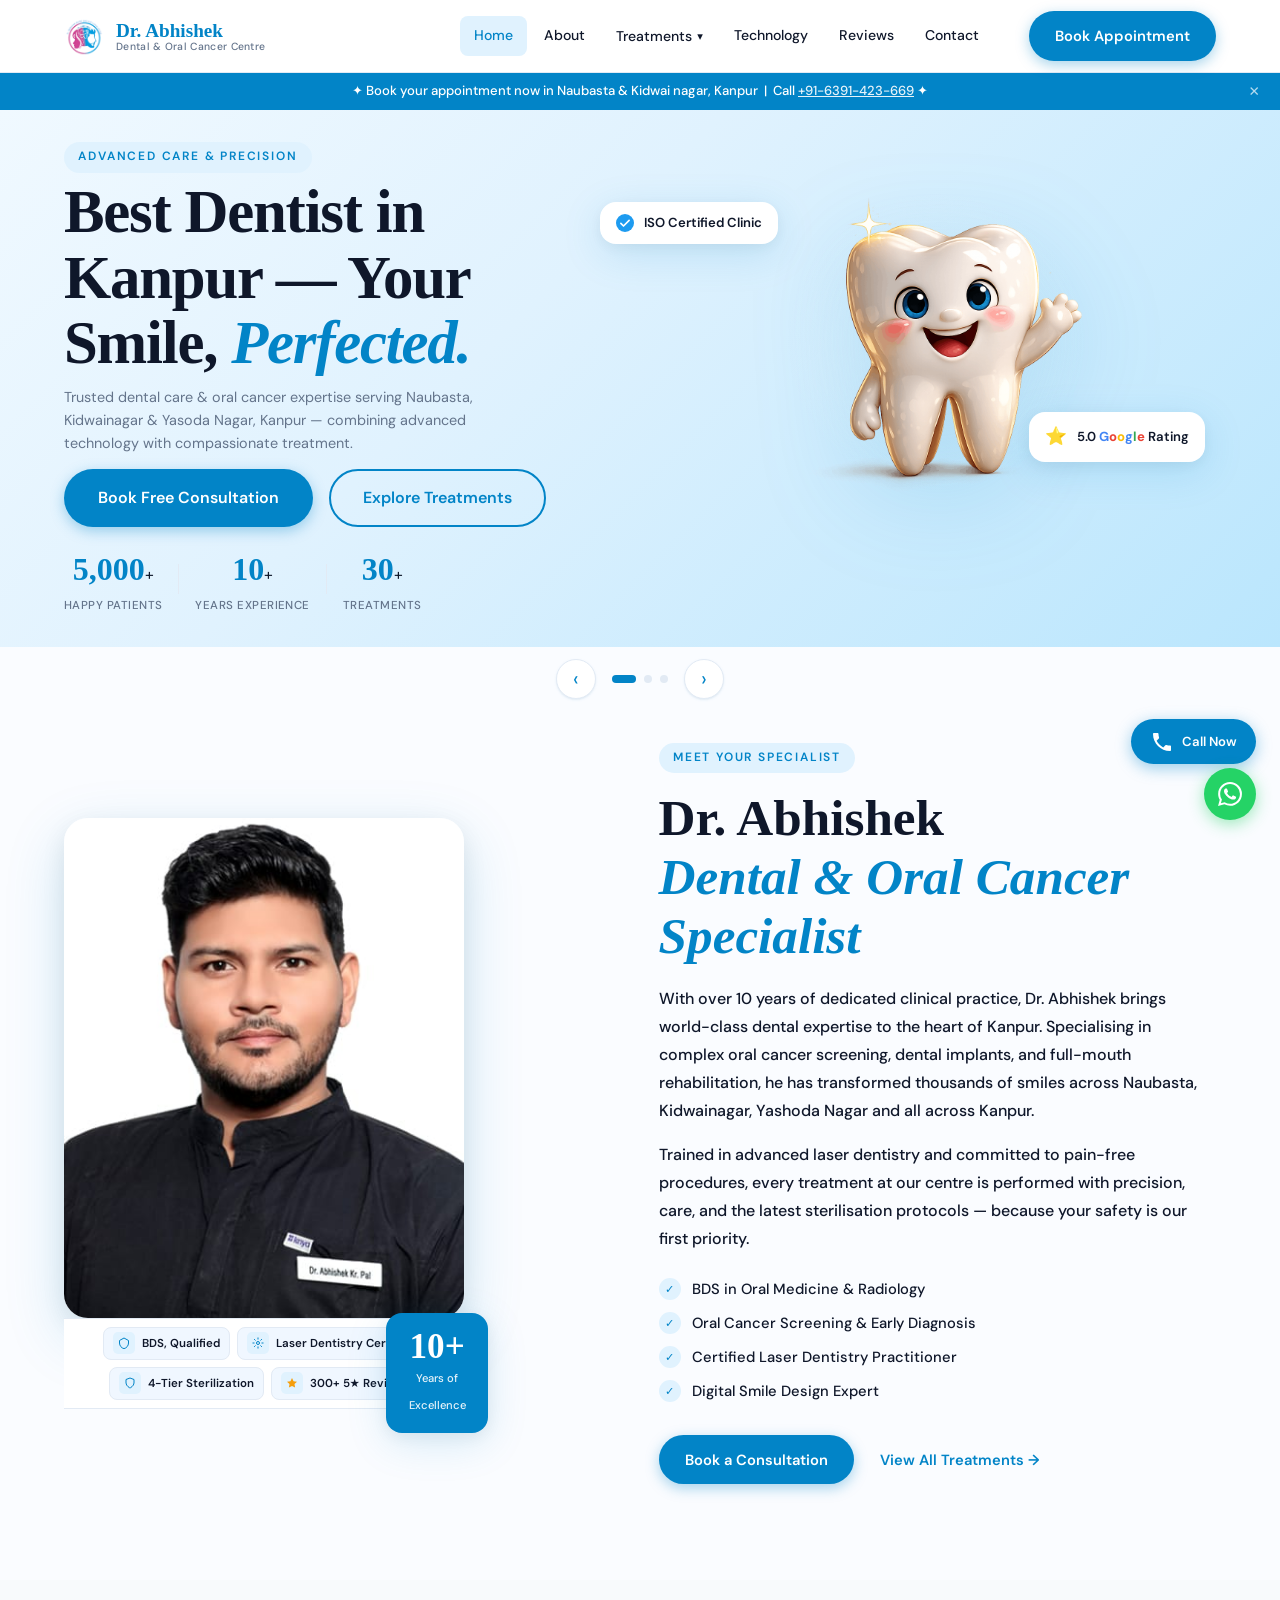
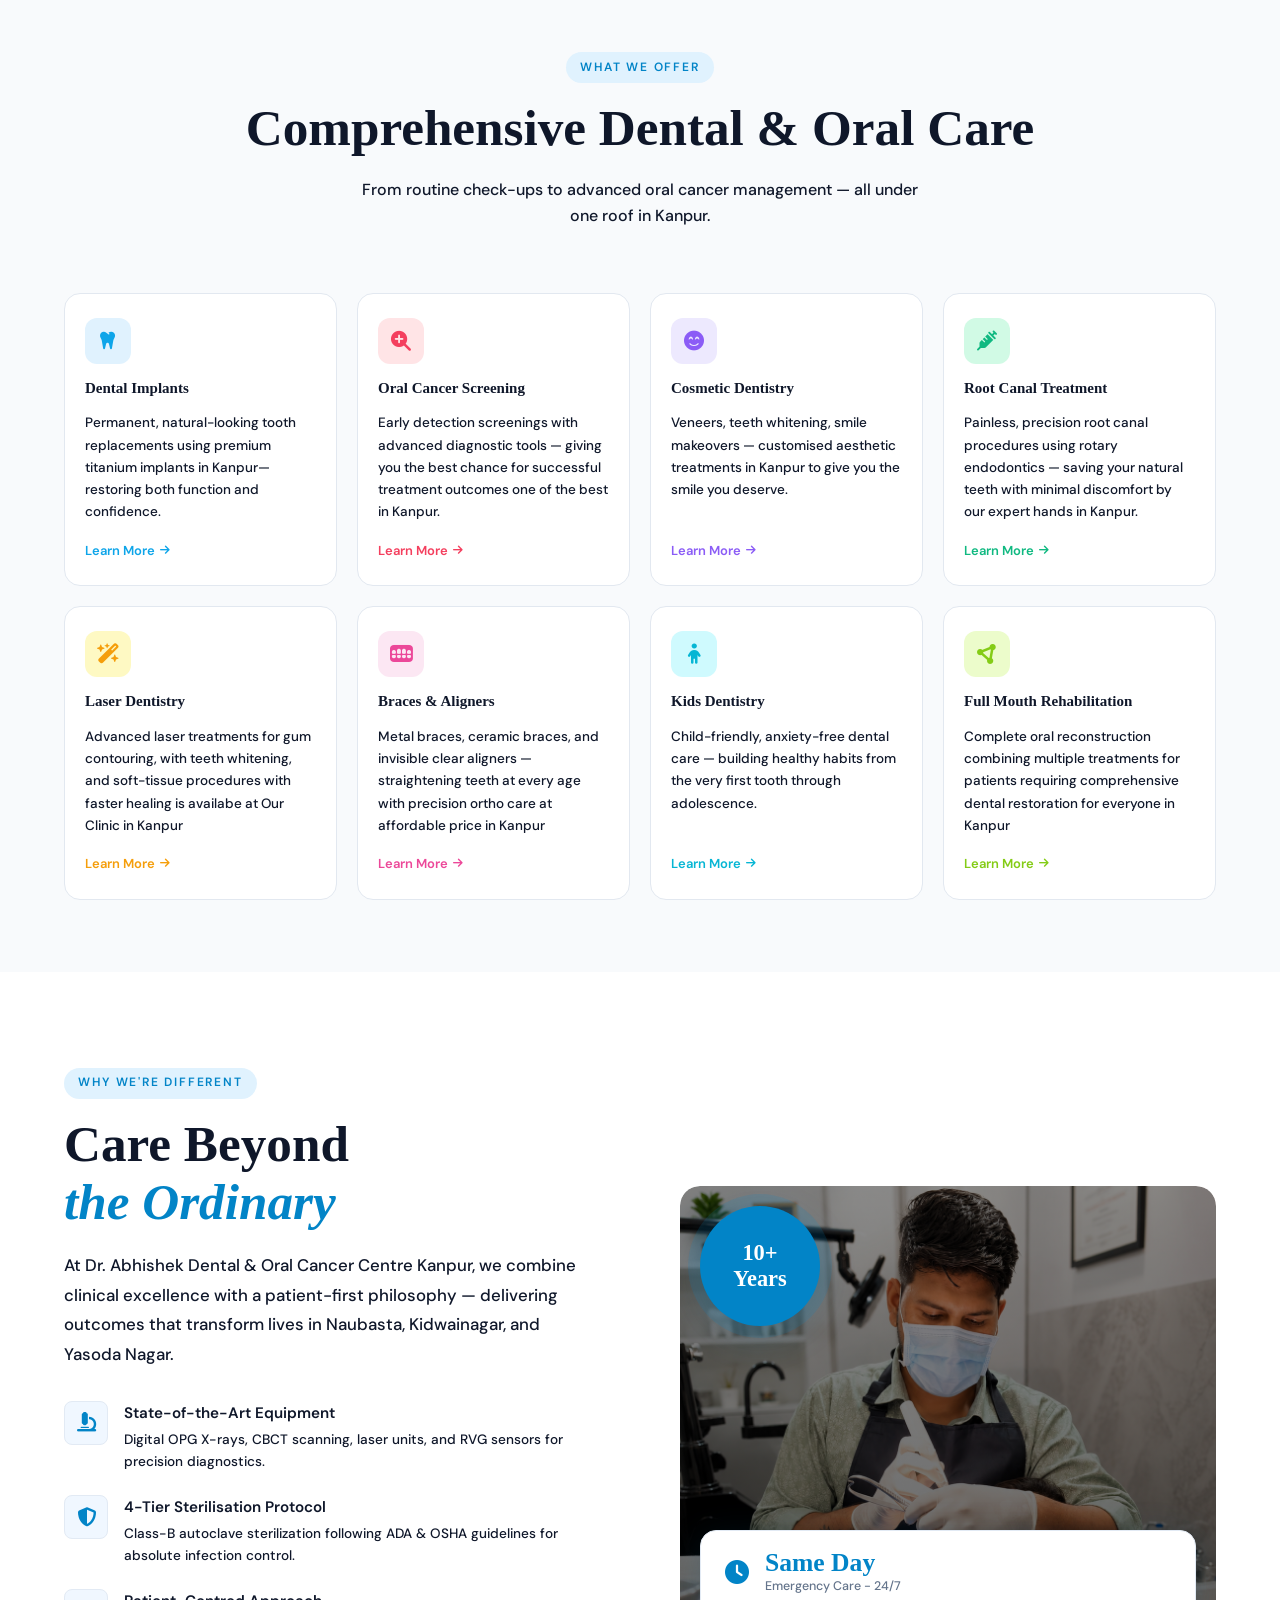
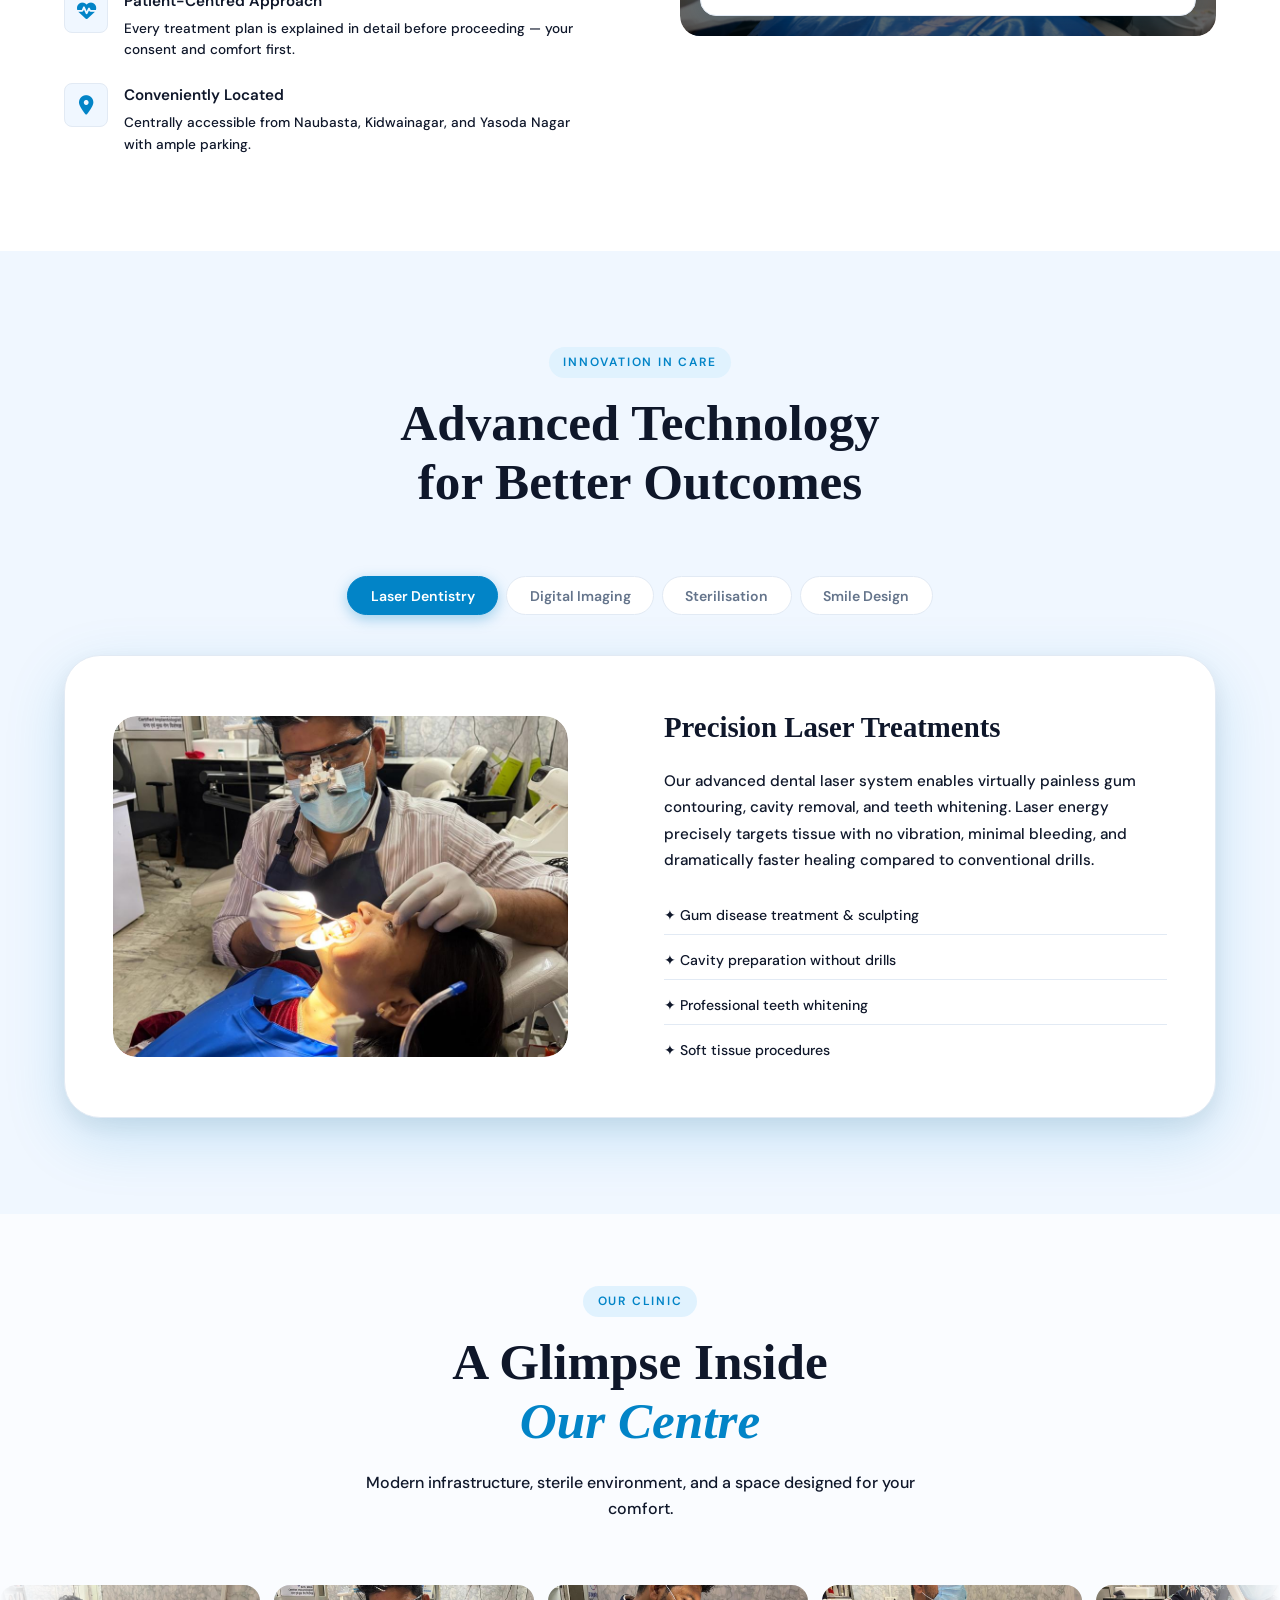
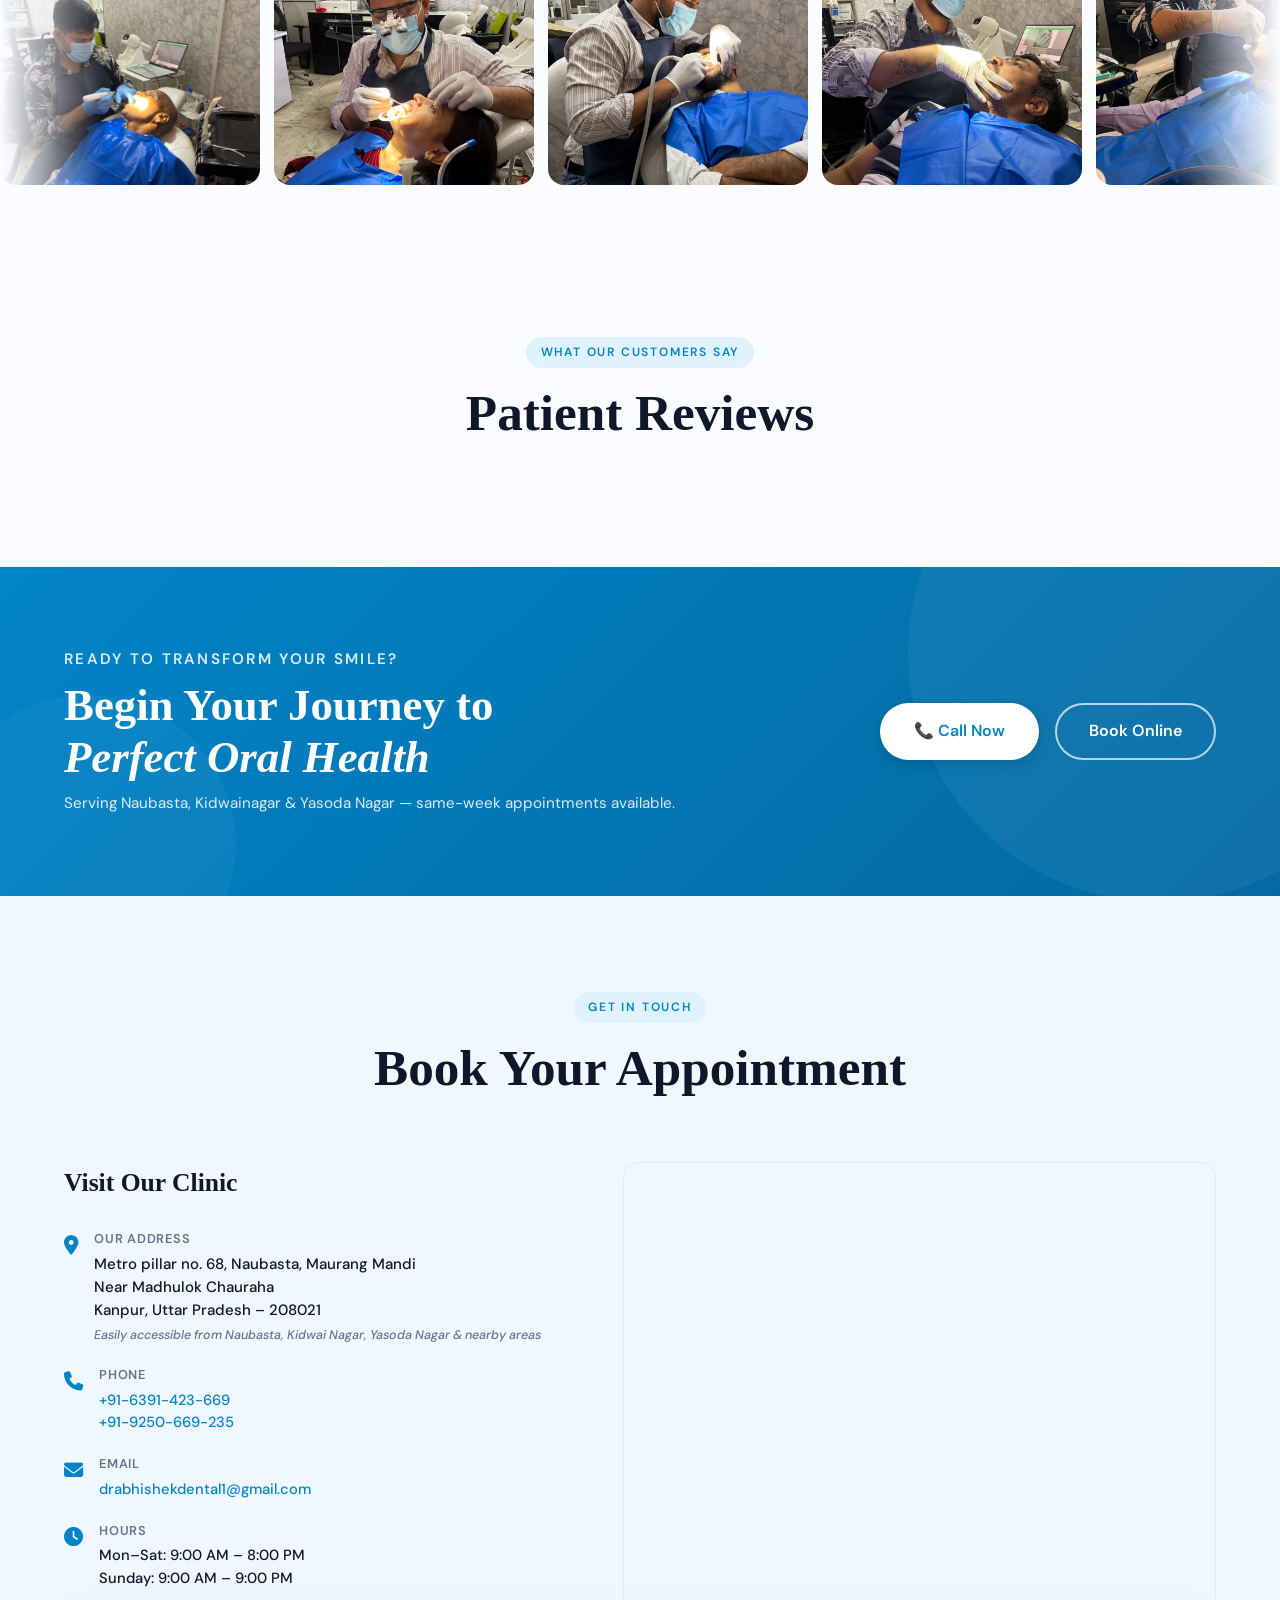
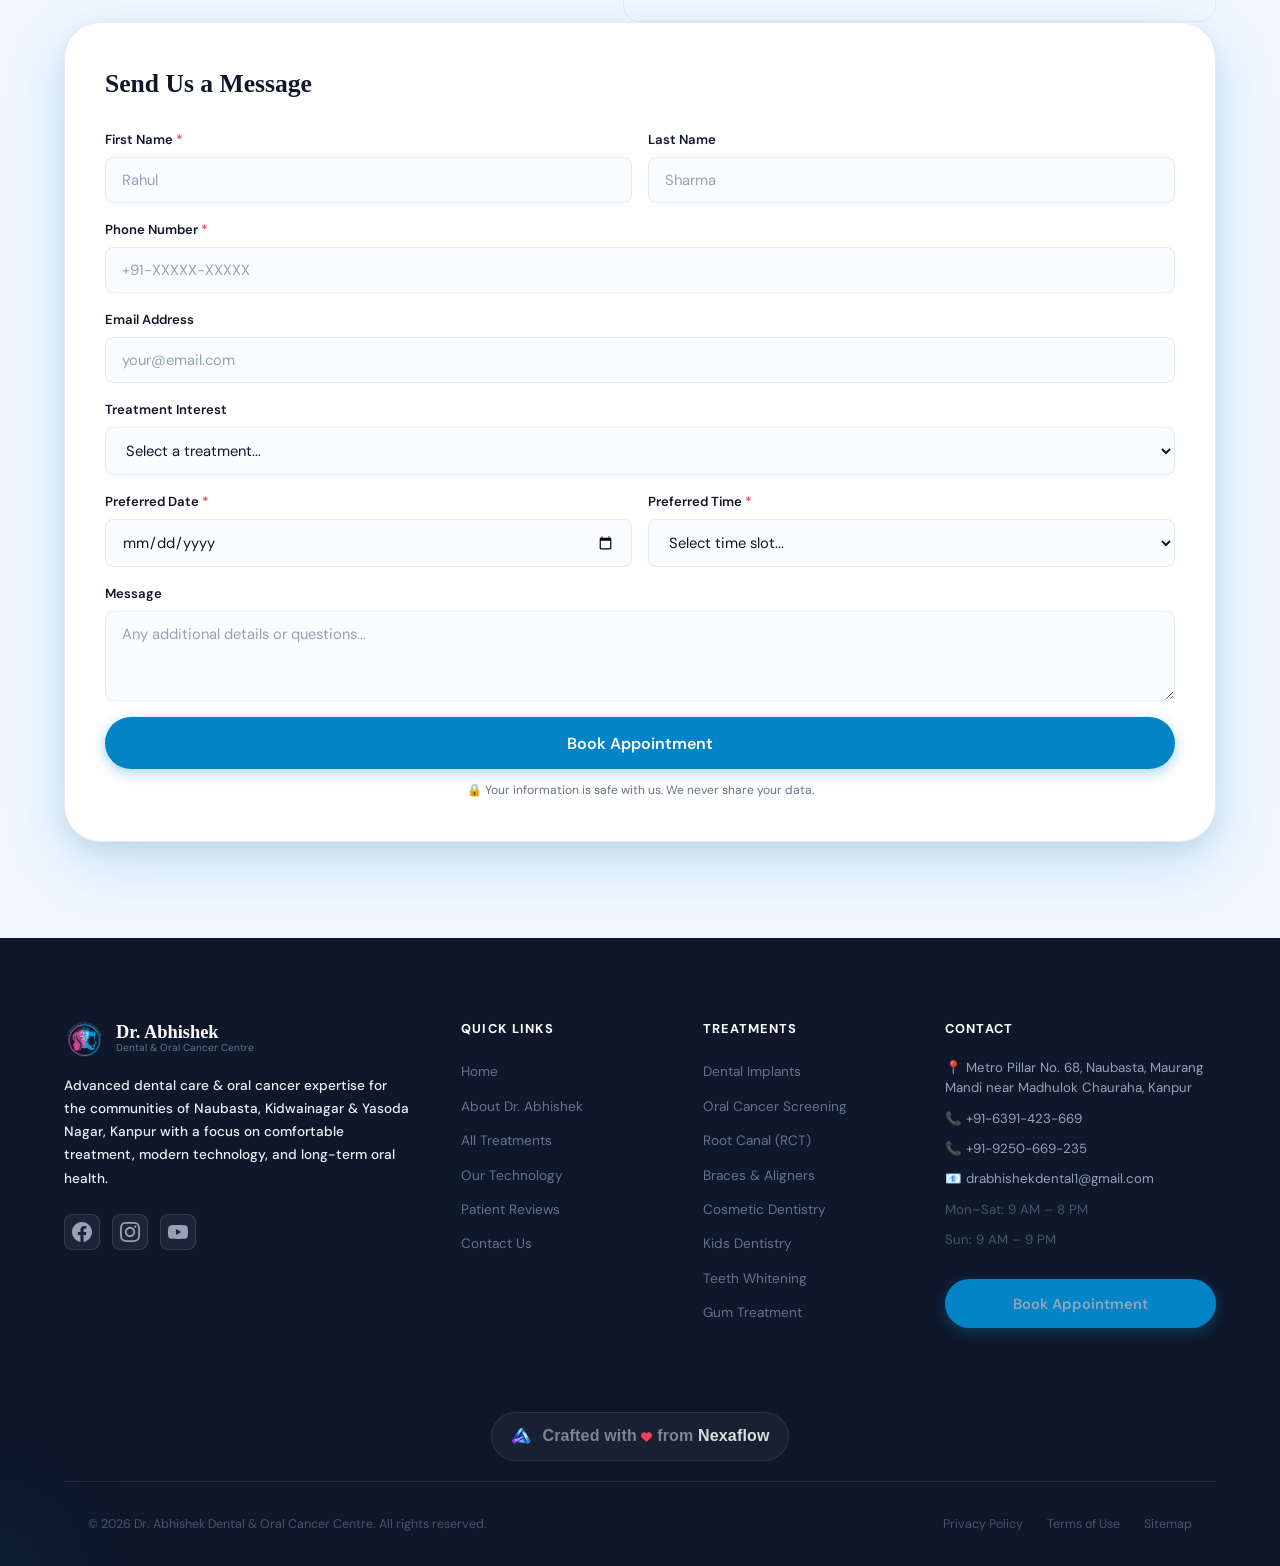
==== commit 49e23940: "Update index.html" ====
--- a/index.html
+++ b/index.html
@@ -176,8 +176,7 @@
         <div class="hero-content">
           <p class="hero-eyebrow reveal">Advanced Care &amp; Precision</p>
           <h1 class="hero-title reveal delay-1">
-            Your Smile,<br/>
-            <em>Perfected.</em>
+            Best Dentist in Kanpur — Your Smile, <em>Perfected.</em>
           </h1>
           <p class="hero-desc reveal delay-2">
             Trusted dental care &amp; oral cancer expertise serving Naubasta, Kidwainagar &amp; Yasoda Nagar, Kanpur — combining advanced technology with compassionate treatment.
@@ -187,11 +186,11 @@
             <a href="#services" class="btn btn-outline btn-lg">Explore Treatments</a>
           </div>
           <div class="hero-stats reveal delay-4">
-            <div class="stat"><span class="stat-num" data-target="5000">0</span><span>+</span><span class="stat-label">Happy Patients</span></div>
+            <div class="stat"><span class="stat-num" data-target="5000">5000</span><span>+</span><span class="stat-label">Happy Patients</span></div>
             <div class="stat-divider"></div>
-            <div class="stat"><span class="stat-num" data-target="10">0</span><span>+</span><span class="stat-label">Years Experience</span></div>
+            <div class="stat"><span class="stat-num" data-target="10">10</span><span>+</span><span class="stat-label">Years Experience</span></div>
             <div class="stat-divider"></div>
-            <div class="stat"><span class="stat-num" data-target="30">0</span><span>+</span><span class="stat-label">Treatments</span></div>
+            <div class="stat"><span class="stat-num" data-target="30">30</span><span>+</span><span class="stat-label">Treatments</span></div>
           </div>
         </div>
         <!-- HERO VISUAL SECTION -->
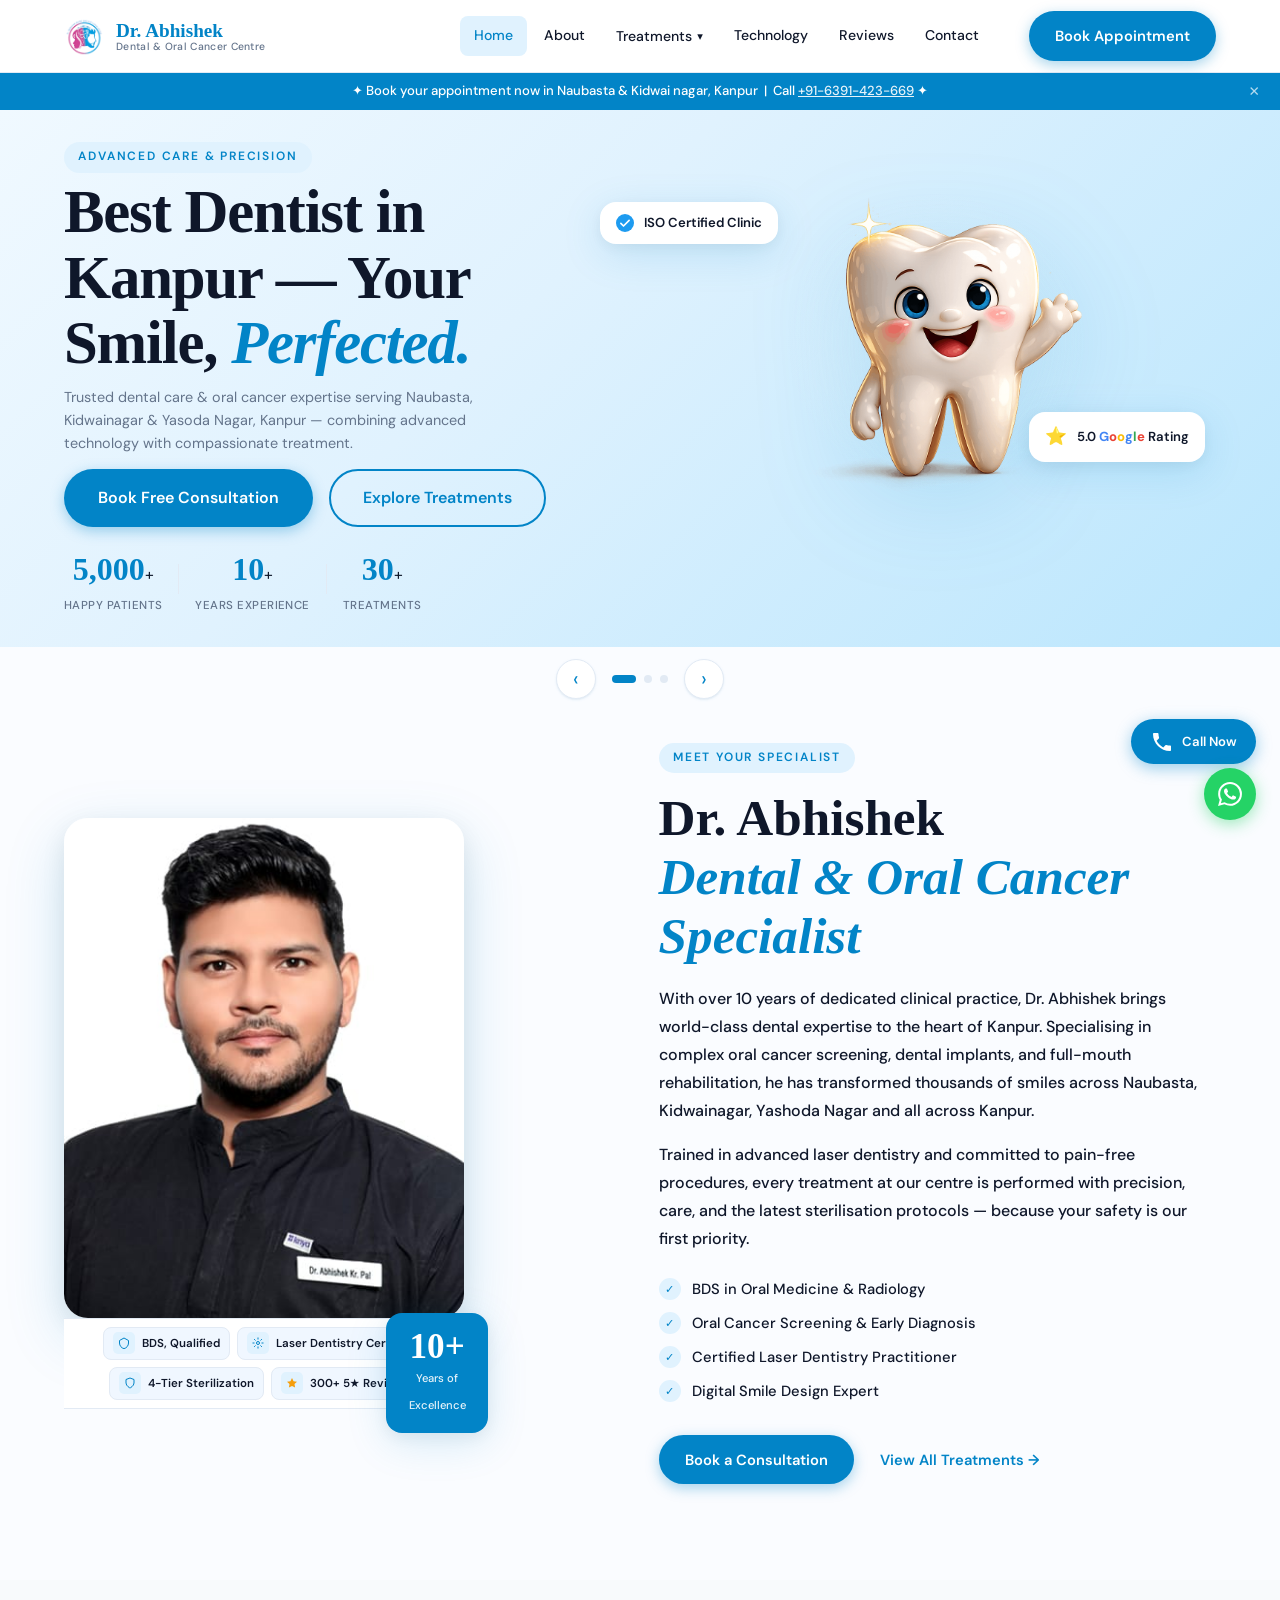
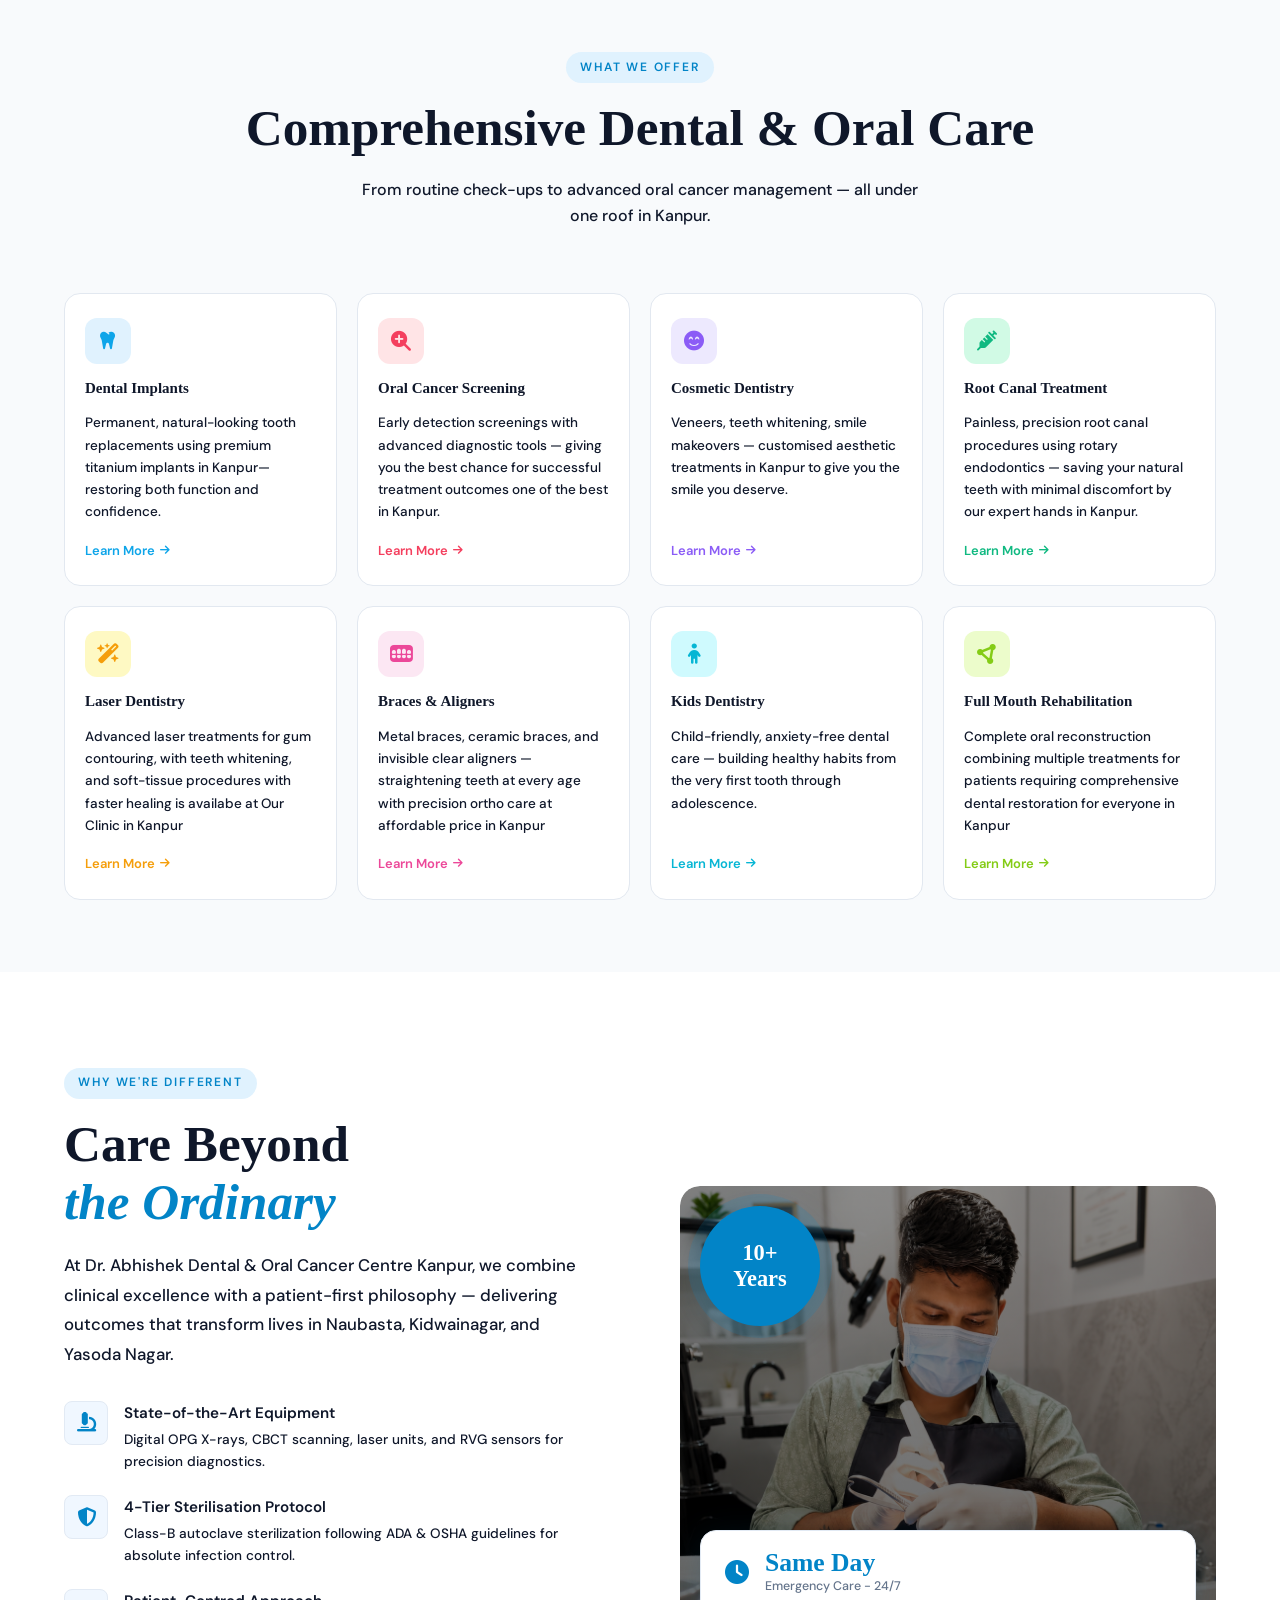
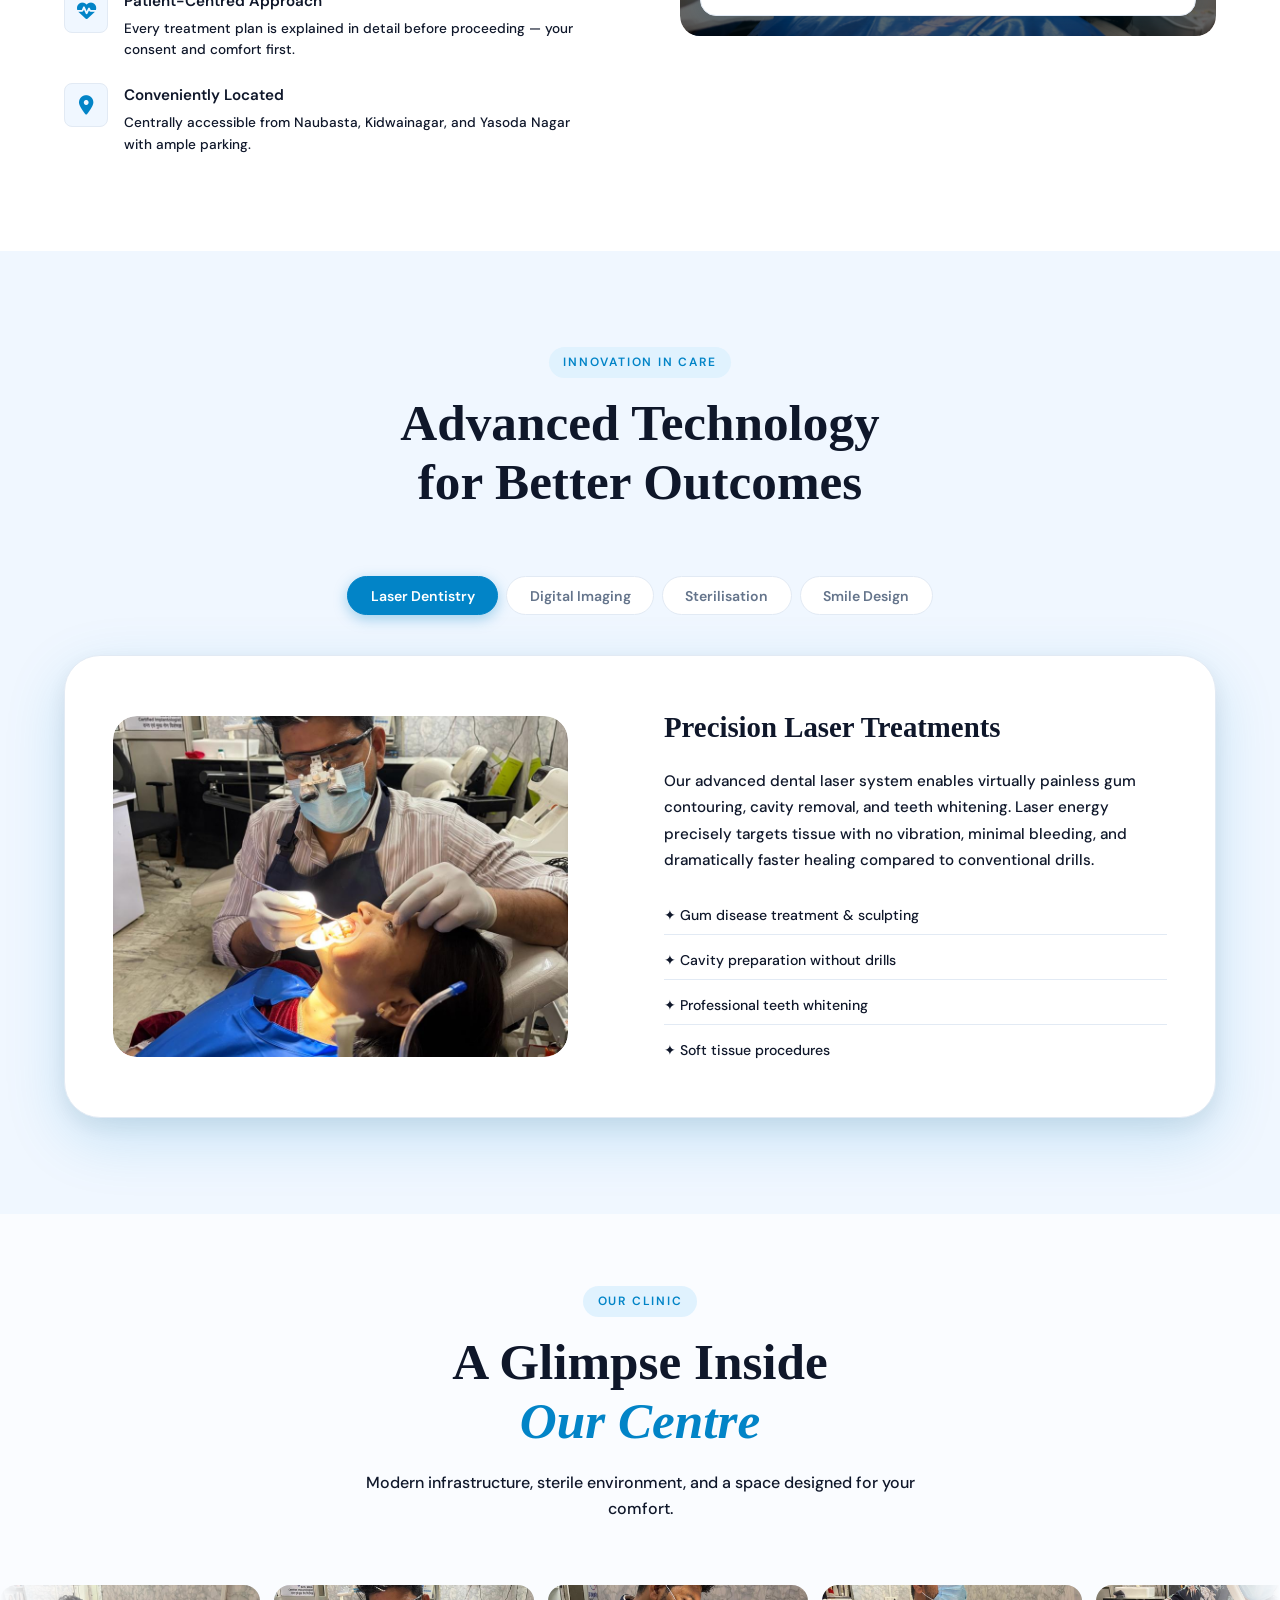
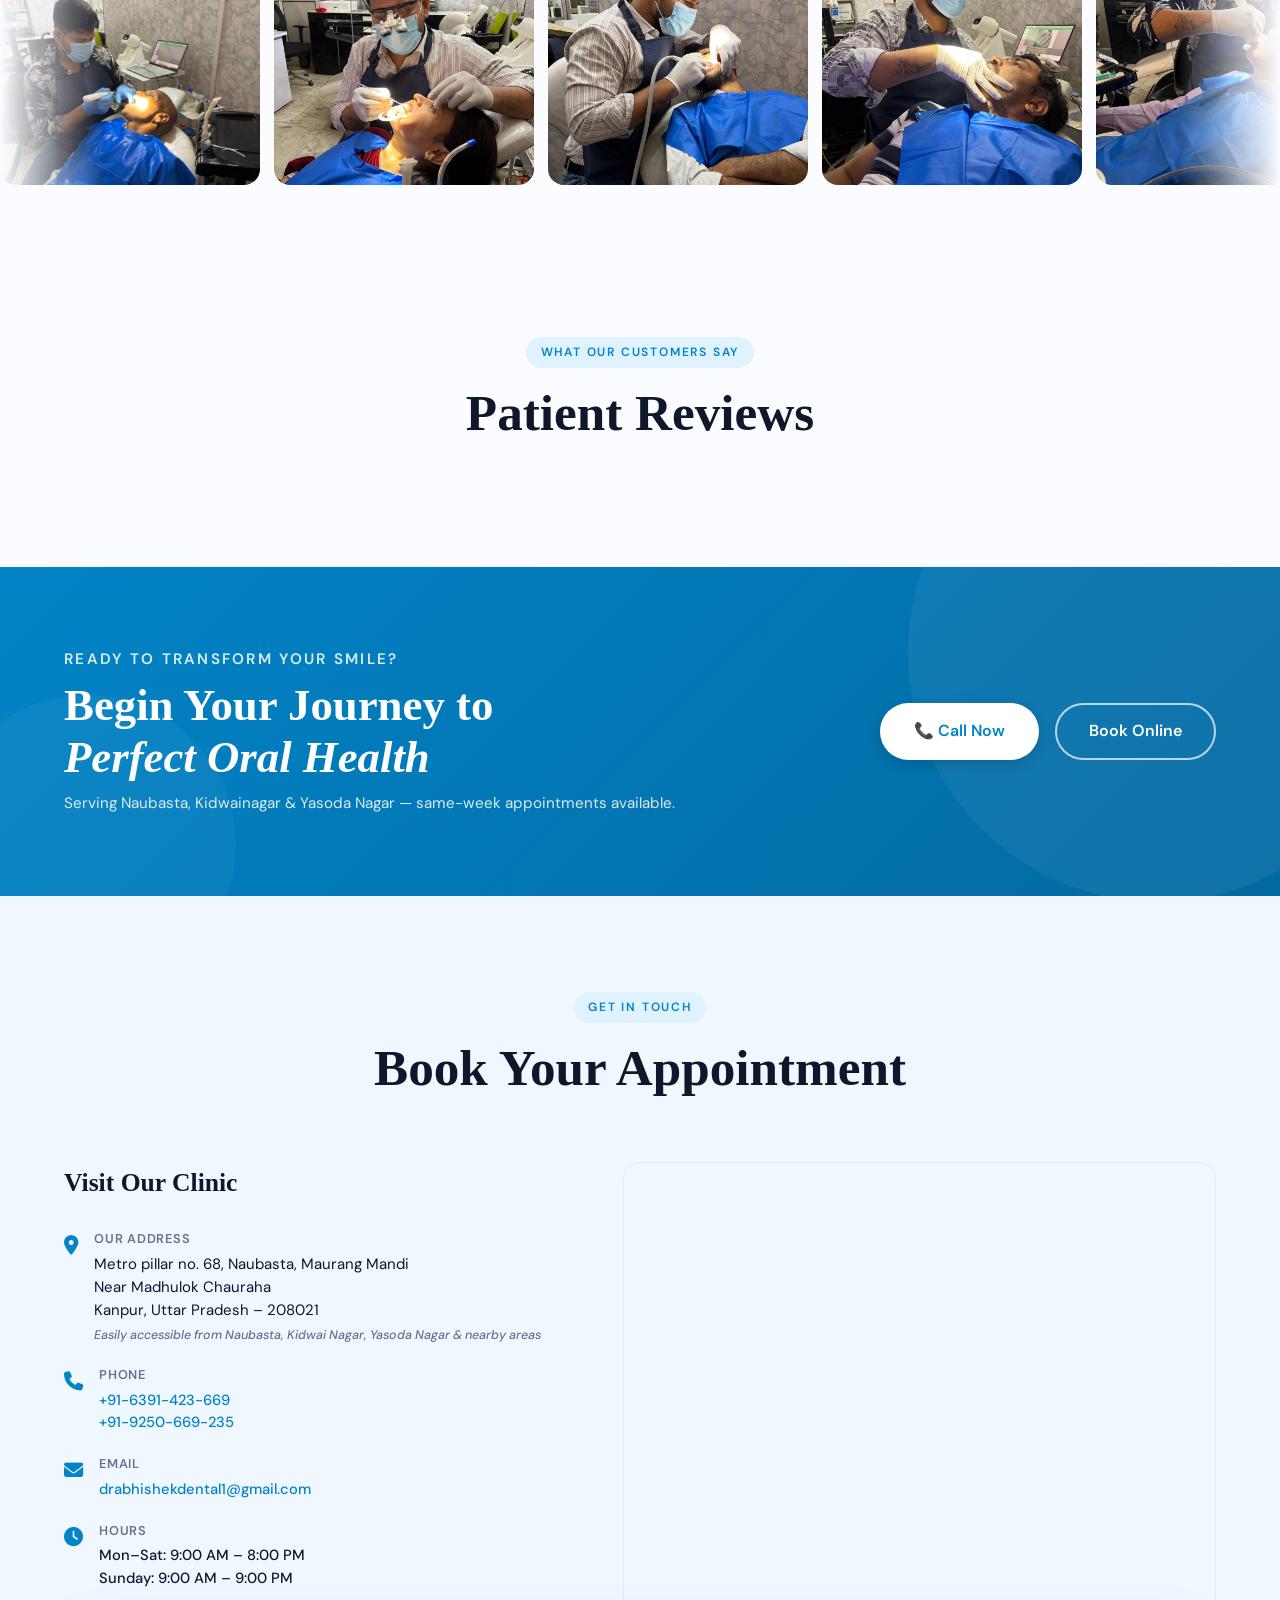
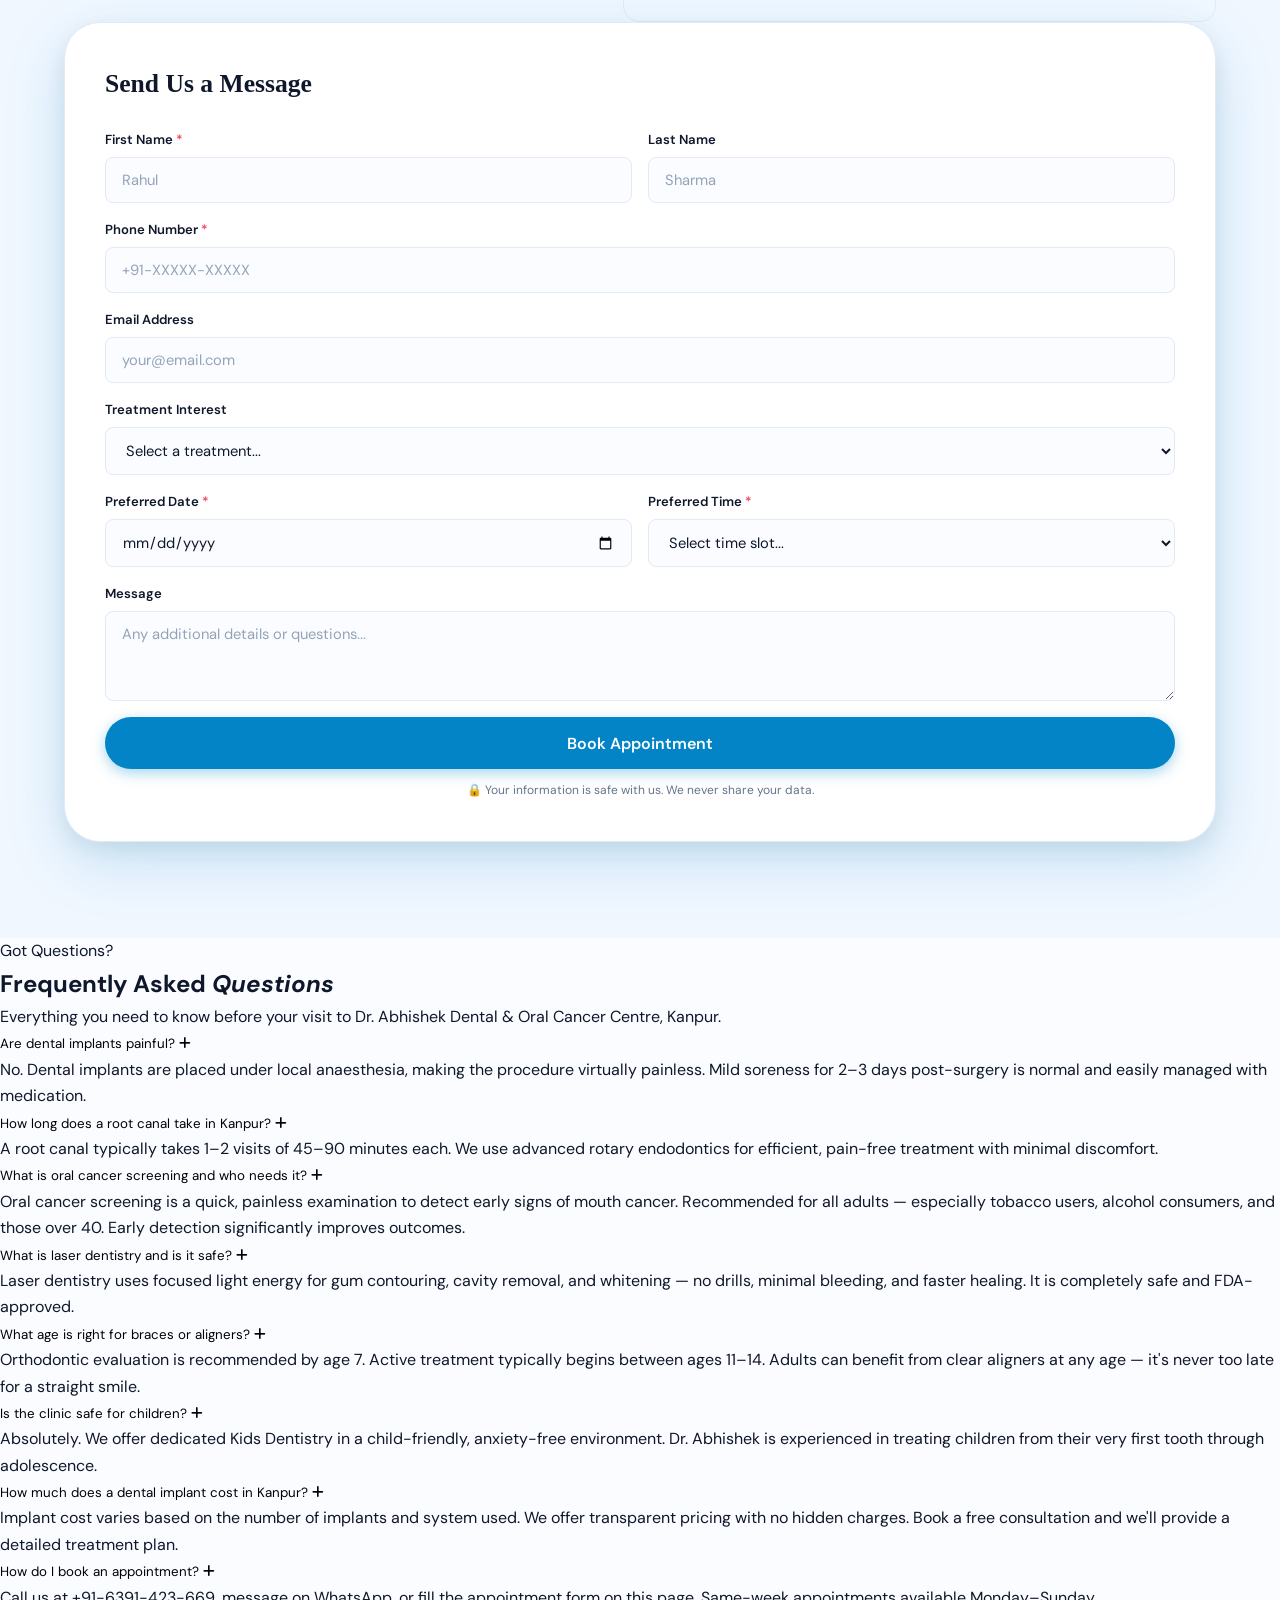
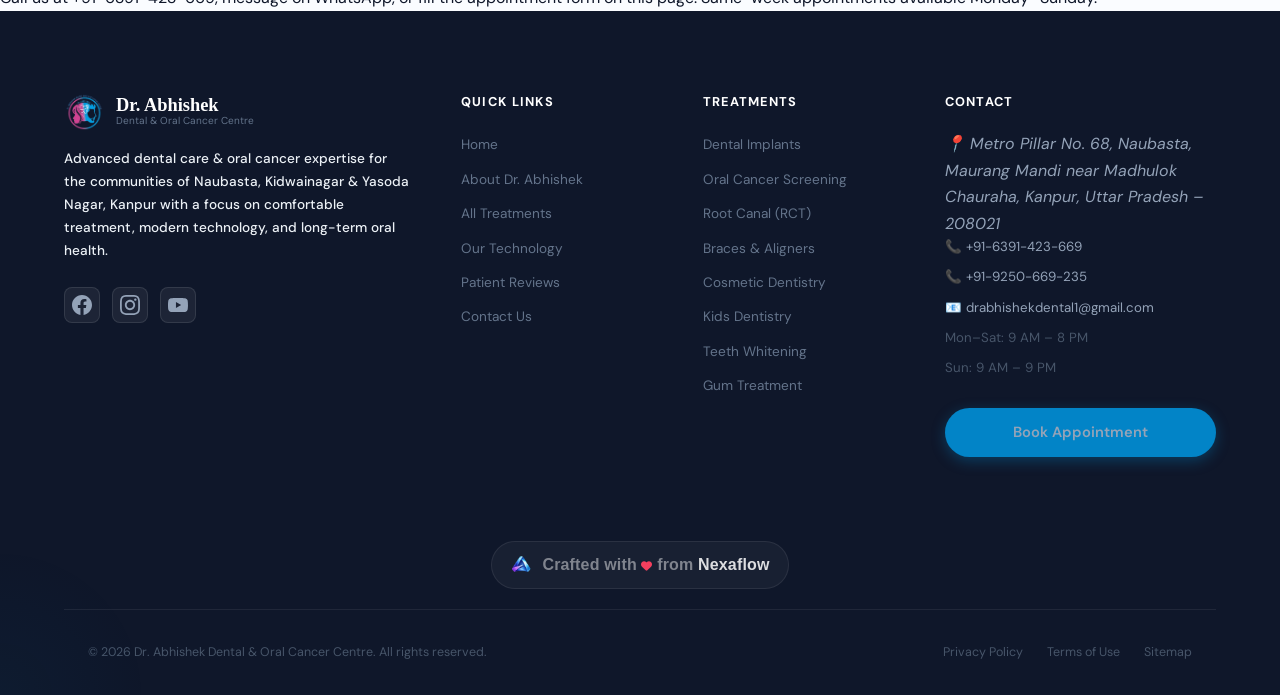
==== commit c899b658: "Update index.html" ====
--- a/index.html
+++ b/index.html
@@ -1,49 +1,84 @@
 <!DOCTYPE html>
 <html lang="en">
 <head>
-  <meta charset="UTF-8" />
-  <meta name="viewport" content="width=device-width, initial-scale=1.0" />
-  <meta http-equiv="X-UA-Compatible" content="IE=edge" />
-
-  <!-- Primary SEO -->
-  <title>Dr. Abhishek Dental & Oral Cancer Centre | Best Dentist in Naubasta, Kidwainagar, Yasoda Nagar Kanpur</title>
-  <meta name="description" content="Dr. Abhishek Dental & Oral Cancer Centre — expert dental care & oral cancer screening in Naubasta, Kidwainagar, and Yasoda Nagar, Kanpur. Book your appointment today." />
-  <meta name="keywords" content="dentist Naubasta Kanpur, dental clinic Kidwainagar, best dentist Yasoda Nagar Kanpur, oral cancer centre Kanpur, dental implants Kanpur, root canal Kanpur, teeth whitening Kanpur, Dr Abhishek dentist" />
-  <meta name="robots" content="index, follow" />
-  <meta name="author" content="Dr. Abhishek Dental & Oral Cancer Centre" />
-  <link rel="preconnect" href="https://fonts.googleapis.com" crossorigin />
+ <!-- ===== CHARSET & VIEWPORT ===== -->
+<meta charset="UTF-8" />
+<meta name="viewport" content="width=device-width, initial-scale=1.0" />
+<meta http-equiv="X-UA-Compatible" content="IE=edge" />
+
+<!-- ===== PRIMARY SEO ===== -->
+<title>Dr. Abhishek Dental & Oral Cancer Centre | Best Dentist in Naubasta, Kidwainagar, Yasoda Nagar Kanpur</title>
+<meta name="description" content="Dr. Abhishek Dental & Oral Cancer Centre — expert dental care & oral cancer screening in Naubasta, Kidwainagar, and Yasoda Nagar, Kanpur. Book your appointment today." />
+<meta name="keywords" content="dentist Naubasta Kanpur, dental clinic Kidwainagar, best dentist Yasoda Nagar Kanpur, oral cancer centre Kanpur, dental implants Kanpur, root canal Kanpur, teeth whitening Kanpur, Dr Abhishek dentist, laser dentistry Kanpur, oral cancer screening Kanpur" />
+<meta name="robots" content="index, follow, max-snippet:-1, max-image-preview:large, max-video-preview:-1" />
+<meta name="geo.region" content="IN-UP" />
+<meta name="geo.placename" content="Naubasta, Kanpur, Uttar Pradesh, India" />
+<meta name="geo.position" content="26.42372;80.31676" />
+<meta name="ICBM" content="26.42372, 80.31676" />
+<meta name="author" content="Dr. Abhishek Dental & Oral Cancer Centre" />
+<meta name="language" content="English" />
+<meta name="revisit-after" content="7 days" />
+<link rel="canonical" href="https://www.drabhishekdental.in/" />
+
+<!-- ===== GEO / LOCAL SEO ===== -->
+<meta name="geo.region" content="IN-UP" />
+<meta name="geo.placename" content="Naubasta, Kanpur, Uttar Pradesh, India" />
+<meta name="geo.position" content="26.42372;80.31676" />
+<meta name="ICBM" content="26.42372, 80.31676" />
+
+<!-- ===== OPEN GRAPH (Facebook, WhatsApp) ===== -->
+<meta property="og:type" content="website" />
+<meta property="og:url" content="https://www.drabhishekdental.in/" />
+<meta property="og:title" content="Dr. Abhishek Dental & Oral Cancer Centre | Best Dentist in Kanpur" />
+<meta property="og:description" content="Advanced dental care and oral cancer screening in Naubasta, Kidwainagar & Yasoda Nagar, Kanpur. Book a free consultation today." />
+<meta property="og:image" content="https://www.drabhishekdental.in/doctor-profile.jpeg" />
+<meta property="og:image:width" content="1200" />
+<meta property="og:image:height" content="630" />
+<meta property="og:image:alt" content="Dr. Abhishek - Best Dentist in Kanpur" />
+<meta property="og:locale" content="en_IN" />
+<meta property="og:site_name" content="Dr. Abhishek Dental & Oral Cancer Centre" />
+
+<!-- ===== TWITTER CARD ===== -->
+<meta name="twitter:card" content="summary_large_image" />
+<meta name="twitter:title" content="Dr. Abhishek Dental & Oral Cancer Centre | Kanpur" />
+<meta name="twitter:description" content="Expert dental & oral cancer care in Naubasta, Kidwainagar, Yasoda Nagar, Kanpur." />
+<meta name="twitter:image" content="https://www.drabhishekdental.in/doctor-profile.jpeg" />
+<meta name="twitter:image:alt" content="Dr. Abhishek Dental Clinic Kanpur" />
+
+<!-- ===== FAVICON ===== -->
+<link rel="icon" type="image/png" href="favicon.png" />
+<link rel="icon" type="image/x-icon" href="favicon.ico" />
+<link rel="apple-touch-icon" href="favicon.png" />
+<link rel="manifest" href="manifest.json" />
+
+<!-- ===== PERFORMANCE: PRECONNECT ===== -->
+<link rel="preconnect" href="https://fonts.googleapis.com" crossorigin />
 <link rel="preconnect" href="https://fonts.gstatic.com" crossorigin />
-<link href="https://fonts.googleapis.com/css2?family=DM+Sans:wght@300;400;500;600;700&display=swap" rel="stylesheet" />
-
-</noscript>
-  <link rel="canonical" href="https://www.drabhishekdental.in/" />
-<link rel="stylesheet" href="https://cdnjs.cloudflare.com/ajax/libs/font-awesome/6.5.0/css/all.min.css"/>
-
-
-<!-- Open Graph -->
-  <meta property="og:type" content="website" />
-  <meta property="og:title" content="Dr. Abhishek Dental & Oral Cancer Centre | Kanpur" />
-  <meta property="og:description" content="Advanced dental care and oral cancer screening in Naubasta, Kidwainagar & Yasoda Nagar, Kanpur." />
-  <meta property="og:url" content="https://www.drabhishekdental.in/" />
-  <meta property="og:locale" content="en_IN" />
-
-  <!-- Twitter Card -->
-  <meta name="twitter:card" content="summary_large_image" />
-  <meta name="twitter:title" content="Dr. Abhishek Dental & Oral Cancer Centre | Kanpur" />
-  <meta name="twitter:description" content="Expert dental & oral cancer care in Naubasta, Kidwainagar, Yasoda Nagar, Kanpur." />
-
-  <!-- Schema.org Local Business -->
- <script type="application/ld+json">
+<link rel="preload" as="image" href="hero-tooth.png" fetchpriority="high" />
+
+<!-- ===== FONTS ===== -->
+<link href="https://fonts.googleapis.com/css2?family=DM+Sans:ital,opsz,wght@0,9..40,300;0,9..40,400;0,9..40,500;0,9..40,600;0,9..40,700;1,9..40,300;1,9..40,400&display=swap" rel="stylesheet" />
+
+<!-- ===== ICONS ===== -->
+<link rel="stylesheet" href="https://cdnjs.cloudflare.com/ajax/libs/font-awesome/6.5.0/css/all.min.css" media="print" onload="this.media='all'" />
+
+<!-- ===== STYLESHEET ===== -->
+<link rel="stylesheet" href="style.css" />
+
+<!-- ===== SCHEMA MARKUP: SEO Structured Data ===== -->
+
+<!-- 1. Dentist / Local Business -->
+<script type="application/ld+json">
 {
   "@context": "https://schema.org",
-  "@type": "Dentist",
+  "@type": ["Dentist", "MedicalBusiness"],
   "name": "Dr. Abhishek Dental & Oral Cancer Centre",
   "url": "https://www.drabhishekdental.in",
   "logo": "https://www.drabhishekdental.in/logo-main.png",
   "image": "https://www.drabhishekdental.in/doctor-profile.jpeg",
   "description": "Expert dental care & oral cancer screening in Naubasta, Kidwainagar and Yasoda Nagar, Kanpur. Specialising in dental implants, root canal, laser dentistry, cosmetic dentistry and full mouth rehabilitation.",
   "priceRange": "₹₹",
-  "telephone": ["+91-6391-423-669", "+91-9250-669-235"],
+  "telephone": ["+916391423669", "+919250669235"],
   "email": "drabhishekdental1@gmail.com",
   "address": {
     "@type": "PostalAddress",
@@ -79,38 +114,127 @@
     "bestRating": "5",
     "worstRating": "1"
   },
-  "medicalSpecialty": [
-    "Dentistry",
-    "Oral Cancer Screening",
-    "Cosmetic Dentistry",
-    "Laser Dentistry"
-  ],
   "hasMap": "https://maps.google.com/?q=Dr+Abhishek+Dental+Kanpur",
   "sameAs": [
     "https://www.instagram.com/dr_abhishek_dental_kanpur",
     "https://youtube.com/@drabhishekdental"
   ],
-  "founder": {
-    "@type": "Person",
-    "name": "Dr. Abhishek",
-    "jobTitle": "Dental & Oral Cancer Specialist",
-    "description": "BDS in Oral Medicine & Radiology with 10+ years experience. Certified Laser Dentistry Practitioner and Digital Smile Design Expert."
-  }
+  "currenciesAccepted": "INR",
+  "paymentAccepted": "Cash, UPI, Card",
+  "areaServed": ["Naubasta", "Kidwainagar", "Yasoda Nagar", "Kanpur"]
 }
 </script>
-  <!-- Fonts -->
-  <link rel="preconnect" href="https://fonts.googleapis.com" />
-  <link rel="preconnect" href="https://fonts.gstatic.com" crossorigin />
-
-
-  <!-- Stylesheet -->
-  <link rel="stylesheet" href="style.css" />
-
-  <!-- Favicon placeholder -->
- <link rel="icon" type="image/png" href="favicon.png">
-<link rel="icon" type="image/x-icon" href="favicon.ico">
-<link rel="apple-touch-icon" href="favicon.png">
-  <link rel="manifest" href="manifest.json">
+
+<!-- 2. Person: Dr. Abhishek -->
+<script type="application/ld+json">
+{
+  "@context": "https://schema.org",
+  "@type": "Person",
+  "name": "Dr. Abhishek",
+  "jobTitle": "Dental & Oral Cancer Specialist",
+  "description": "BDS in Oral Medicine & Radiology. Certified Laser Dentistry Practitioner with 10+ years of experience in dental implants, oral cancer screening, and full-mouth rehabilitation in Kanpur.",
+  "image": "https://www.drabhishekdental.in/doctor-profile.jpeg",
+  "worksFor": {
+    "@type": "MedicalBusiness",
+    "name": "Dr. Abhishek Dental & Oral Cancer Centre",
+    "url": "https://www.drabhishekdental.in"
+  },
+  "hasCredential": [
+    {
+      "@type": "EducationalOccupationalCredential",
+      "credentialCategory": "degree",
+      "name": "BDS - Bachelor of Dental Surgery (Oral Medicine & Radiology)"
+    },
+    {
+      "@type": "EducationalOccupationalCredential",
+      "credentialCategory": "certification",
+      "name": "Certified Laser Dentistry Practitioner"
+    }
+  ],
+  "knowsAbout": [
+    "Dental Implants",
+    "Oral Cancer Screening",
+    "Root Canal Treatment",
+    "Laser Dentistry",
+    "Cosmetic Dentistry",
+    "Braces & Aligners"
+  ]
+}
+</script>
+
+<!-- 3. FAQPage -->
+<script type="application/ld+json">
+{
+  "@context": "https://schema.org",
+  "@type": "FAQPage",
+  "mainEntity": [
+    {
+      "@type": "Question",
+      "name": "Are dental implants painful?",
+      "acceptedAnswer": {
+        "@type": "Answer",
+        "text": "No. Dental implants at Dr. Abhishek Dental are placed under local anaesthesia, making the procedure virtually painless. Mild soreness for 2–3 days post-surgery is normal and managed with medication."
+      }
+    },
+    {
+      "@type": "Question",
+      "name": "How long does a root canal treatment take in Kanpur?",
+      "acceptedAnswer": {
+        "@type": "Answer",
+        "text": "A root canal at our Kanpur clinic typically takes 1–2 visits of 45–90 minutes each. We use advanced rotary endodontics for efficient, pain-free treatment."
+      }
+    },
+    {
+      "@type": "Question",
+      "name": "What is oral cancer screening and who needs it?",
+      "acceptedAnswer": {
+        "@type": "Answer",
+        "text": "Oral cancer screening is a quick, painless examination to detect early signs of mouth cancer. It is recommended for all adults, especially tobacco users, alcohol consumers, and those over 40. Early detection significantly improves treatment outcomes."
+      }
+    },
+    {
+      "@type": "Question",
+      "name": "What is laser dentistry and is it safe?",
+      "acceptedAnswer": {
+        "@type": "Answer",
+        "text": "Laser dentistry uses focused light energy to perform gum contouring, cavity removal, and whitening with no drills, minimal bleeding, and faster healing. It is completely safe and FDA-approved."
+      }
+    },
+    {
+      "@type": "Question",
+      "name": "What age is right for braces or aligners?",
+      "acceptedAnswer": {
+        "@type": "Answer",
+        "text": "Orthodontic evaluation is recommended by age 7. Active treatment with braces or clear aligners typically begins between ages 11–14. Adults can also benefit from aligners at any age."
+      }
+    },
+    {
+      "@type": "Question",
+      "name": "Is the clinic safe for children?",
+      "acceptedAnswer": {
+        "@type": "Answer",
+        "text": "Yes. We offer dedicated Kids Dentistry with a child-friendly, anxiety-free environment. Dr. Abhishek is experienced in treating children from their very first tooth through adolescence."
+      }
+    },
+    {
+      "@type": "Question",
+      "name": "How much does a dental implant cost in Kanpur?",
+      "acceptedAnswer": {
+        "@type": "Answer",
+        "text": "The cost of a dental implant varies based on the number of implants and the system used. We offer transparent pricing and will provide a detailed treatment plan after your free consultation."
+      }
+    },
+    {
+      "@type": "Question",
+      "name": "How do I book an appointment at Dr. Abhishek Dental Kanpur?",
+      "acceptedAnswer": {
+        "@type": "Answer",
+        "text": "You can book by calling +91-6391-423-669, WhatsApp, or filling the appointment form on our website. Same-week appointments are available Mon–Sun."
+      }
+    }
+  ]
+}
+</script>
 </head>
 
 <body>
@@ -213,7 +337,7 @@
 </span>
           </div>
           <div class="hero-illustration" id="hero-illus-1">
-            <img src="hero-tooth.png" alt="Dental care illustration" class="hero-img">
+            <img src="hero-tooth.png" alt="Best dentist in Kanpur - dental care illustration at Dr. Abhishek Dental & Oral Cancer Centre" class="hero-img" width="520" height="480" fetchpriority="high">
           </div>
         </div>
         <!-- END HERO VISUAL -->
@@ -243,7 +367,7 @@
         <div class="hero-visual">
           <div class="hero-circle-bg" style="background: radial-gradient(circle, #e9d5ff 0%, transparent 70%);"></div>
           <div class="hero-illustration" id="hero-illus-1">
-            <img src="screening.png" alt="Oral cancer screening illustration" class="hero-img">
+            <img src="screening.png" alt="Oral cancer screening centre Kanpur - Dr. Abhishek Dental" class="hero-img" width="520" height="480" loading="lazy">
           </div>
         </div>
         <!-- END HERO VISUAL -->
@@ -273,7 +397,7 @@
         <div class="hero-visual">
           <div class="hero-circle-bg" id="painfree-illustration" style="background: radial-gradient(circle, #bbf7d0 0%, transparent 70%);"></div>
           <div class="hero-illustration">
-            <img src="painfree.png" alt="Pain-free dentistry technology illustration" class="hero-img">
+           <img src="painfree.png" alt="Pain-free laser dentistry technology at Dr. Abhishek Dental Clinic Kanpur" class="hero-img" width="520" height="480" loading="lazy">
           </div>
         </div>
         <!-- END HERO VISUAL -->
@@ -309,7 +433,7 @@
         <div class="about-visual">
           <div class="about-img-wrap">
            <div class="about-img-placeholder" aria-label="Dr. Abhishek — Lead Dental Surgeon">
-  <img src="doctor-profile.jpeg" alt="Dr. Abhishek" class="doctor-img">
+  <img src="doctor-profile.jpeg" alt="Dr. Abhishek - BDS Dental & Oral Cancer Specialist Kanpur" class="doctor-img" width="400" height="480" loading="lazy">
 </div>
 
   <!-- ===== TRUST STRIP ===== -->
@@ -569,7 +693,7 @@
           <div class="tech-panel-grid">
             <div class="tech-panel-img">
               <div class="tech-img-placeholder">
-  <img src="laser.jpeg" alt="Laser dentistry illustration" class="tech-img">
+  <img src="laser.jpeg" alt="Laser dentistry treatment at Dr. Abhishek Dental Kanpur" class="tech-img" width="560" height="380" loading="lazy">
 </div>
             </div>
             <div class="tech-panel-content">
@@ -589,7 +713,7 @@
           <div class="tech-panel-grid">
             <div class="tech-panel-img">
               <div class="tech-img-placeholder">
-  <img src="digital-imagining.jpeg" alt="digital-imaging" class="tech-img">
+  <img src="digital-imagining.jpeg" alt="Digital X-ray and CBCT imaging at Dr. Abhishek Dental & Oral Cancer Centre Kanpur" class="tech-img" width="560" height="380" loading="lazy">
 </div>
             </div>
             <div class="tech-panel-content">
@@ -609,7 +733,7 @@
           <div class="tech-panel-grid">
             <div class="tech-panel-img">
             <div class="tech-img-placeholder">
-  <img src="sterilisation.jpeg" alt="sterilisation" class="sterilisation-img">
+  <img src="sterilisation.jpeg" alt="4-tier sterilisation protocol at Dr. Abhishek Dental Clinic Kanpur" class="sterilisation-img" width="560" height="380" loading="lazy">
 </div>
             </div>
             <div class="tech-panel-content">
@@ -629,7 +753,7 @@
           <div class="tech-panel-grid">
             <div class="tech-panel-img">
              <div class="tech-img-placeholder">
-  <img src="smile-design.png" alt="smile-design illustration" class="smile-design-img">
+  <img src="smile-design.png" alt="Digital smile design service at Dr. Abhishek Dental Kanpur" class="smile-design-img" width="560" height="380" loading="lazy">
 </div>
             </div>
             <div class="tech-panel-content">
@@ -661,67 +785,67 @@
     <div class="carousel-track" id="carouselTrack">
 
       <div class="gallery-card" data-type="clinic">
-        <img src="gallery/clinic1.jpeg" alt="Clinic reception area" loading="lazy"/>
+        <img src="gallery/clinic1.jpeg" alt="Reception area at Dr. Abhishek Dental & Oral Cancer Centre Kanpur" loading="lazy"/>
         <div class="card-overlay"><span class="card-tag">Clinic</span><i class="fa-solid fa-magnifying-glass-plus card-icon"></i></div>
       </div>
 
       <div class="gallery-card" data-type="clinic">
-        <img src="gallery/clinic2.jpeg" alt="Treatment room" loading="lazy"/>
+        <img src="gallery/clinic2.jpeg" alt="Modern treatment room at Dr. Abhishek Dental Clinic Naubasta Kanpur" loading="lazy"/>
         <div class="card-overlay"><span class="card-tag">Clinic</span><i class="fa-solid fa-magnifying-glass-plus card-icon"></i></div>
       </div>
 
       <div class="gallery-card" data-type="clinic">
-        <img src="gallery/clinic3.jpeg" alt="Sterilisation unit" loading="lazy"/>
+        <img src="gallery/clinic3.jpeg" alt="Sterilisation unit at Dr. Abhishek Dental Clinic Kanpur" loading="lazy"/>
         <div class="card-overlay"><span class="card-tag">Clinic</span><i class="fa-solid fa-magnifying-glass-plus card-icon"></i></div>
       </div>
 
       <div class="gallery-card" data-type="treatment">
-        <img src="gallery/treatment1.jpeg" alt="Dental procedure" loading="lazy"/>
+        <img src="gallery/treatment1.jpeg" alt="Dental procedure at Dr. Abhishek Dental & Oral Cancer Centre Kanpur" loading="lazy"/>
         <div class="card-overlay"><span class="card-tag">Treatment</span><i class="fa-solid fa-magnifying-glass-plus card-icon"></i></div>
       </div>
 
       <div class="gallery-card" data-type="treatment">
-        <img src="gallery/treatment2.jpeg" alt="Laser treatment" loading="lazy"/>
+        <img src="gallery/treatment2.jpeg" alt="Laser dentistry treatment at Dr. Abhishek Dental Kanpur" loading="lazy"/>
         <div class="card-overlay"><span class="card-tag">Treatment</span><i class="fa-solid fa-magnifying-glass-plus card-icon"></i></div>
       </div>
 
       <div class="gallery-card" data-type="treatment">
-        <img src="gallery/treatment3.jpeg" alt="Patient consultation" loading="lazy"/>
+        <img src="gallery/treatment3.jpeg" alt="Patient consultation at Dr. Abhishek Dental Clinic Kanpur" loading="lazy"/>
         <div class="card-overlay"><span class="card-tag">Treatment</span><i class="fa-solid fa-magnifying-glass-plus card-icon"></i></div>
       </div>
 
       <div class="gallery-card" data-type="clinic">
-        <img src="gallery/clinic4.jpeg" alt="Digital imaging room" loading="lazy"/>
+        <img src="gallery/clinic4.jpeg" alt="Digital imaging room at Dr. Abhishek Dental Kanpur" loading="lazy"/>
         <div class="card-overlay"><span class="card-tag">Clinic</span><i class="fa-solid fa-magnifying-glass-plus card-icon"></i></div>
       </div>
 
       <div class="gallery-card" data-type="treatment">
-        <img src="gallery/treatment4.jpeg" alt="Smile makeover result" loading="lazy"/>
+        <img src="gallery/treatment4.jpeg" alt="Smile makeover result at Dr. Abhishek Dental Kanpur" loading="lazy"/>
         <div class="card-overlay"><span class="card-tag">Treatment</span><i class="fa-solid fa-magnifying-glass-plus card-icon"></i></div>
       </div>
 
       <div class="gallery-card" data-type="clinic">
-        <img src="gallery/certy5.jpeg" alt="Waiting area" loading="lazy"/>
+        <img src="gallery/certy5.jpeg" alt="Dr. Abhishek Dental Kanpur clinic certification 1" loading="lazy" loading="lazy"/>
         <div class="card-overlay"><span class="card-tag">Clinic</span><i class="fa-solid fa-magnifying-glass-plus card-icon"></i></div>
       </div>
 
 <div class="gallery-card" data-type="clinic">
-        <img src="gallery/certy4.jpeg" alt="Waiting area" loading="lazy"/>
+        <img src="gallery/certy4.jpeg" alt="Dr. Abhishek Dental Kanpur clinic certification 2" loading="lazy" loading="lazy"/>
         <div class="card-overlay"><span class="card-tag">Clinic</span><i class="fa-solid fa-magnifying-glass-plus card-icon"></i></div>
       </div>
 
 <div class="gallery-card" data-type="clinic">
-        <img src="gallery/certy3.jpeg" alt="Waiting area" loading="lazy"/>
+        <img src="gallery/certy3.jpeg" alt="Dr. Abhishek Dental Kanpur clinic certification 3" loading="lazy" loading="lazy"/>
         <div class="card-overlay"><span class="card-tag">Clinic</span><i class="fa-solid fa-magnifying-glass-plus card-icon"></i></div>
       </div>
 
 <div class="gallery-card" data-type="clinic">
-        <img src="gallery/certy2.jpeg" alt="Waiting area" loading="lazy"/>
+        <img src="gallery/certy2.jpeg" alt="Dr. Abhishek Dental Kanpur clinic certification 4" loading="lazy" loading="lazy"/>
         <div class="card-overlay"><span class="card-tag">Clinic</span><i class="fa-solid fa-magnifying-glass-plus card-icon"></i></div>
       </div>
 
       <div class="gallery-card" data-type="clinic">
-        <img src="gallery/certy1.jpeg" alt="Waiting area" loading="lazy"/>
+        <img src="gallery/certy1.jpeg" alt="Dr. Abhishek Dental Kanpur clinic certification 5" loading="lazy" loading="lazy"/>
         <div class="card-overlay"><span class="card-tag">Clinic</span><i class="fa-solid fa-magnifying-glass-plus card-icon"></i></div>
       </div>
 
@@ -794,7 +918,7 @@
             <span class="ci-icon" aria-hidden="true"><i class="fa-solid fa-location-dot"></i></span>
             <div>
               <strong>Our Address</strong>
-              <p style="margin: 0 0 4px; font-size: 15px; line-height: 1.55;">Metro pillar no. 68, Naubasta, Maurang Mandi<br>Near Madhulok Chauraha<br>Kanpur, Uttar Pradesh – 208021</p>
+              <address style="margin: 0 0 4px; font-size: 15px; line-height: 1.55; font-style: normal;">Metro pillar no. 68, Naubasta, Maurang Mandi<br>Near Madhulok Chauraha<br>Kanpur, Uttar Pradesh – 208021</address>
               <p style="margin: 0; font-size: 12.5px; color: var(--clr-text-muted); font-style: italic; line-height: 1.5;">Easily accessible from Naubasta, Kidwai Nagar, Yasoda Nagar &amp; nearby areas</p>
             </div>
           </div>
@@ -924,13 +1048,109 @@
     </div>
   </section>
 
+<!-- ===== FAQ SECTION ===== -->
+<section id="faq" aria-label="Frequently Asked Questions">
+  <div class="faq-container">
+
+    <div class="faq-header">
+      <span class="faq-eyebrow">Got Questions?</span>
+      <h2>Frequently Asked <em>Questions</em></h2>
+      <p>Everything you need to know before your visit to Dr. Abhishek Dental & Oral Cancer Centre, Kanpur.</p>
+    </div>
+
+    <div class="faq-grid">
+
+      <div class="faq-item">
+        <button class="faq-question" aria-expanded="false">
+          Are dental implants painful?
+          <span class="faq-icon"><i class="fa-solid fa-plus"></i></span>
+        </button>
+        <div class="faq-answer">
+          <p>No. Dental implants are placed under local anaesthesia, making the procedure virtually painless. Mild soreness for 2–3 days post-surgery is normal and easily managed with medication.</p>
+        </div>
+      </div>
+
+      <div class="faq-item">
+        <button class="faq-question" aria-expanded="false">
+          How long does a root canal take in Kanpur?
+          <span class="faq-icon"><i class="fa-solid fa-plus"></i></span>
+        </button>
+        <div class="faq-answer">
+          <p>A root canal typically takes 1–2 visits of 45–90 minutes each. We use advanced rotary endodontics for efficient, pain-free treatment with minimal discomfort.</p>
+        </div>
+      </div>
+
+      <div class="faq-item">
+        <button class="faq-question" aria-expanded="false">
+          What is oral cancer screening and who needs it?
+          <span class="faq-icon"><i class="fa-solid fa-plus"></i></span>
+        </button>
+        <div class="faq-answer">
+          <p>Oral cancer screening is a quick, painless examination to detect early signs of mouth cancer. Recommended for all adults — especially tobacco users, alcohol consumers, and those over 40. Early detection significantly improves outcomes.</p>
+        </div>
+      </div>
+
+      <div class="faq-item">
+        <button class="faq-question" aria-expanded="false">
+          What is laser dentistry and is it safe?
+          <span class="faq-icon"><i class="fa-solid fa-plus"></i></span>
+        </button>
+        <div class="faq-answer">
+          <p>Laser dentistry uses focused light energy for gum contouring, cavity removal, and whitening — no drills, minimal bleeding, and faster healing. It is completely safe and FDA-approved.</p>
+        </div>
+      </div>
+
+      <div class="faq-item">
+        <button class="faq-question" aria-expanded="false">
+          What age is right for braces or aligners?
+          <span class="faq-icon"><i class="fa-solid fa-plus"></i></span>
+        </button>
+        <div class="faq-answer">
+          <p>Orthodontic evaluation is recommended by age 7. Active treatment typically begins between ages 11–14. Adults can benefit from clear aligners at any age — it's never too late for a straight smile.</p>
+        </div>
+      </div>
+
+      <div class="faq-item">
+        <button class="faq-question" aria-expanded="false">
+          Is the clinic safe for children?
+          <span class="faq-icon"><i class="fa-solid fa-plus"></i></span>
+        </button>
+        <div class="faq-answer">
+          <p>Absolutely. We offer dedicated Kids Dentistry in a child-friendly, anxiety-free environment. Dr. Abhishek is experienced in treating children from their very first tooth through adolescence.</p>
+        </div>
+      </div>
+
+      <div class="faq-item">
+        <button class="faq-question" aria-expanded="false">
+          How much does a dental implant cost in Kanpur?
+          <span class="faq-icon"><i class="fa-solid fa-plus"></i></span>
+        </button>
+        <div class="faq-answer">
+          <p>Implant cost varies based on the number of implants and system used. We offer transparent pricing with no hidden charges. Book a free consultation and we'll provide a detailed treatment plan.</p>
+        </div>
+      </div>
+
+      <div class="faq-item">
+        <button class="faq-question" aria-expanded="false">
+          How do I book an appointment?
+          <span class="faq-icon"><i class="fa-solid fa-plus"></i></span>
+        </button>
+        <div class="faq-answer">
+          <p>Call us at <a href="tel:+916391423669">+91-6391-423-669</a>, message on WhatsApp, or fill the appointment form on this page. Same-week appointments available Monday–Sunday.</p>
+        </div>
+      </div>
+
+    </div>
+  </div>
+</section>
+
   <!-- ===== FOOTER ===== -->
   <footer class="footer" aria-label="Site footer">
     <div class="container">
       <div class="footer-grid">
         <div class="footer-brand">
           <a href="#home" class="footer-logo" aria-label="Go to top">
-            <img src="logo.png" alt="Logo" class="logo-icon">
+            <img src="logo.png" alt="Dr. Abhishek Dental & Oral Cancer Centre logo" class="logo-icon" width="40" height="40">
             <div>
               <span class="footer-logo-name">Dr. Abhishek</span>
               <span class="footer-logo-sub">Dental &amp; Oral Cancer Centre</span>
@@ -978,7 +1198,7 @@
 
         <div class="footer-contact-col">
           <h4>Contact</h4>
-          <p>📍 Metro Pillar No. 68, Naubasta, Maurang Mandi near Madhulok Chauraha, Kanpur</p>
+          <address>📍 Metro Pillar No. 68, Naubasta, Maurang Mandi near Madhulok Chauraha, Kanpur, Uttar Pradesh – 208021</address>
           <p>📞 <a href="tel:+916391423669">+91-6391-423-669</a></p>
           <p>📞 <a href="tel:+919250669235">+91-9250-669-235</a></p>
           <p>📧 <a href="mailto:drabhishekdental1@gmail.com">drabhishekdental1@gmail.com</a></p>
@@ -994,14 +1214,35 @@
   </a>
 </div>
       <div class="footer-bottom">
-        <p>&copy; <span id="footerYear">2024</span> Dr. Abhishek Dental &amp; Oral Cancer Centre. All rights reserved.</p>
+        <p>&copy; <span id="footerYear">2026</span> Dr. Abhishek Dental &amp; Oral Cancer Centre. All rights reserved.</p>
         <nav aria-label="Legal">
-          <a href="#">Privacy Policy</a>
-          <a href="#">Terms of Use</a>
-          <a href="#">Sitemap</a>
+         <a href="#privacy">Privacy Policy</a>
+<a href="#terms">Terms of Use</a>
+<a href="#sitemap">Sitemap</a>
         </nav>
       </div>
     </div>
+    <!-- Privacy, Terms, Sitemap inline sections -->
+<div id="privacy" style="display:none;" aria-hidden="true">
+  <h2>Privacy Policy</h2>
+  <p>Dr. Abhishek Dental & Oral Cancer Centre collects only the information you provide via our contact form (name, phone, email) for the sole purpose of appointment booking. We never sell or share your data with third parties. Data is stored securely and you may request deletion at any time by emailing drabhishekdental1@gmail.com.</p>
+</div>
+<div id="terms" style="display:none;" aria-hidden="true">
+  <h2>Terms of Use</h2>
+  <p>By using this website you agree that all content is for informational purposes only and does not constitute medical advice. Appointment requests submitted via this site are subject to availability confirmation by our team. Pricing is indicative and subject to clinical assessment.</p>
+</div>
+<nav id="sitemap" aria-label="Sitemap" style="display:none;">
+  <ul>
+    <li><a href="#home">Home</a></li>
+    <li><a href="#about">About Dr. Abhishek</a></li>
+    <li><a href="#services">Treatments</a></li>
+    <li><a href="#technology">Technology</a></li>
+    <li><a href="#gallery">Gallery</a></li>
+    <li><a href="#testimonials">Patient Reviews</a></li>
+    <li><a href="#faq">FAQ</a></li>
+    <li><a href="#contact">Contact & Appointment</a></li>
+  </ul>
+</nav>
   </footer>
 
   <!-- ===== FLOATING CALL BUTTON ===== -->
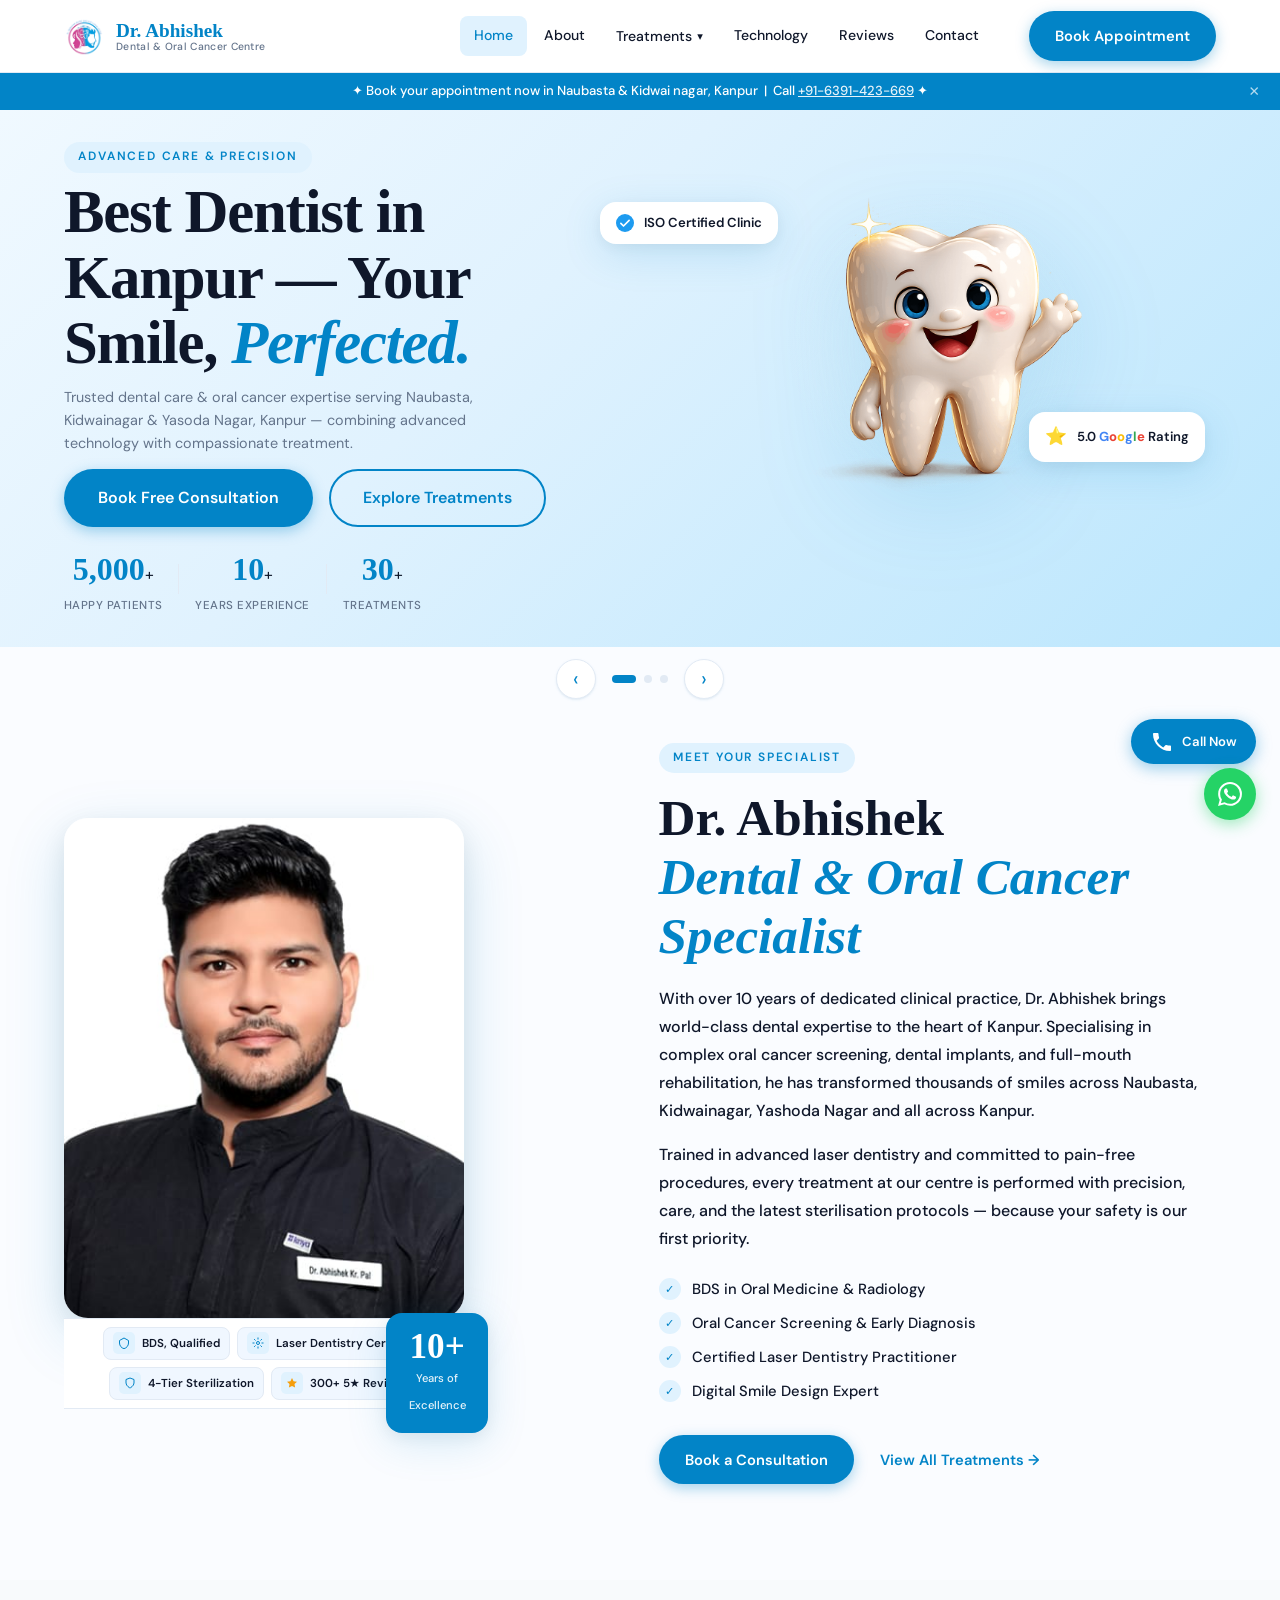
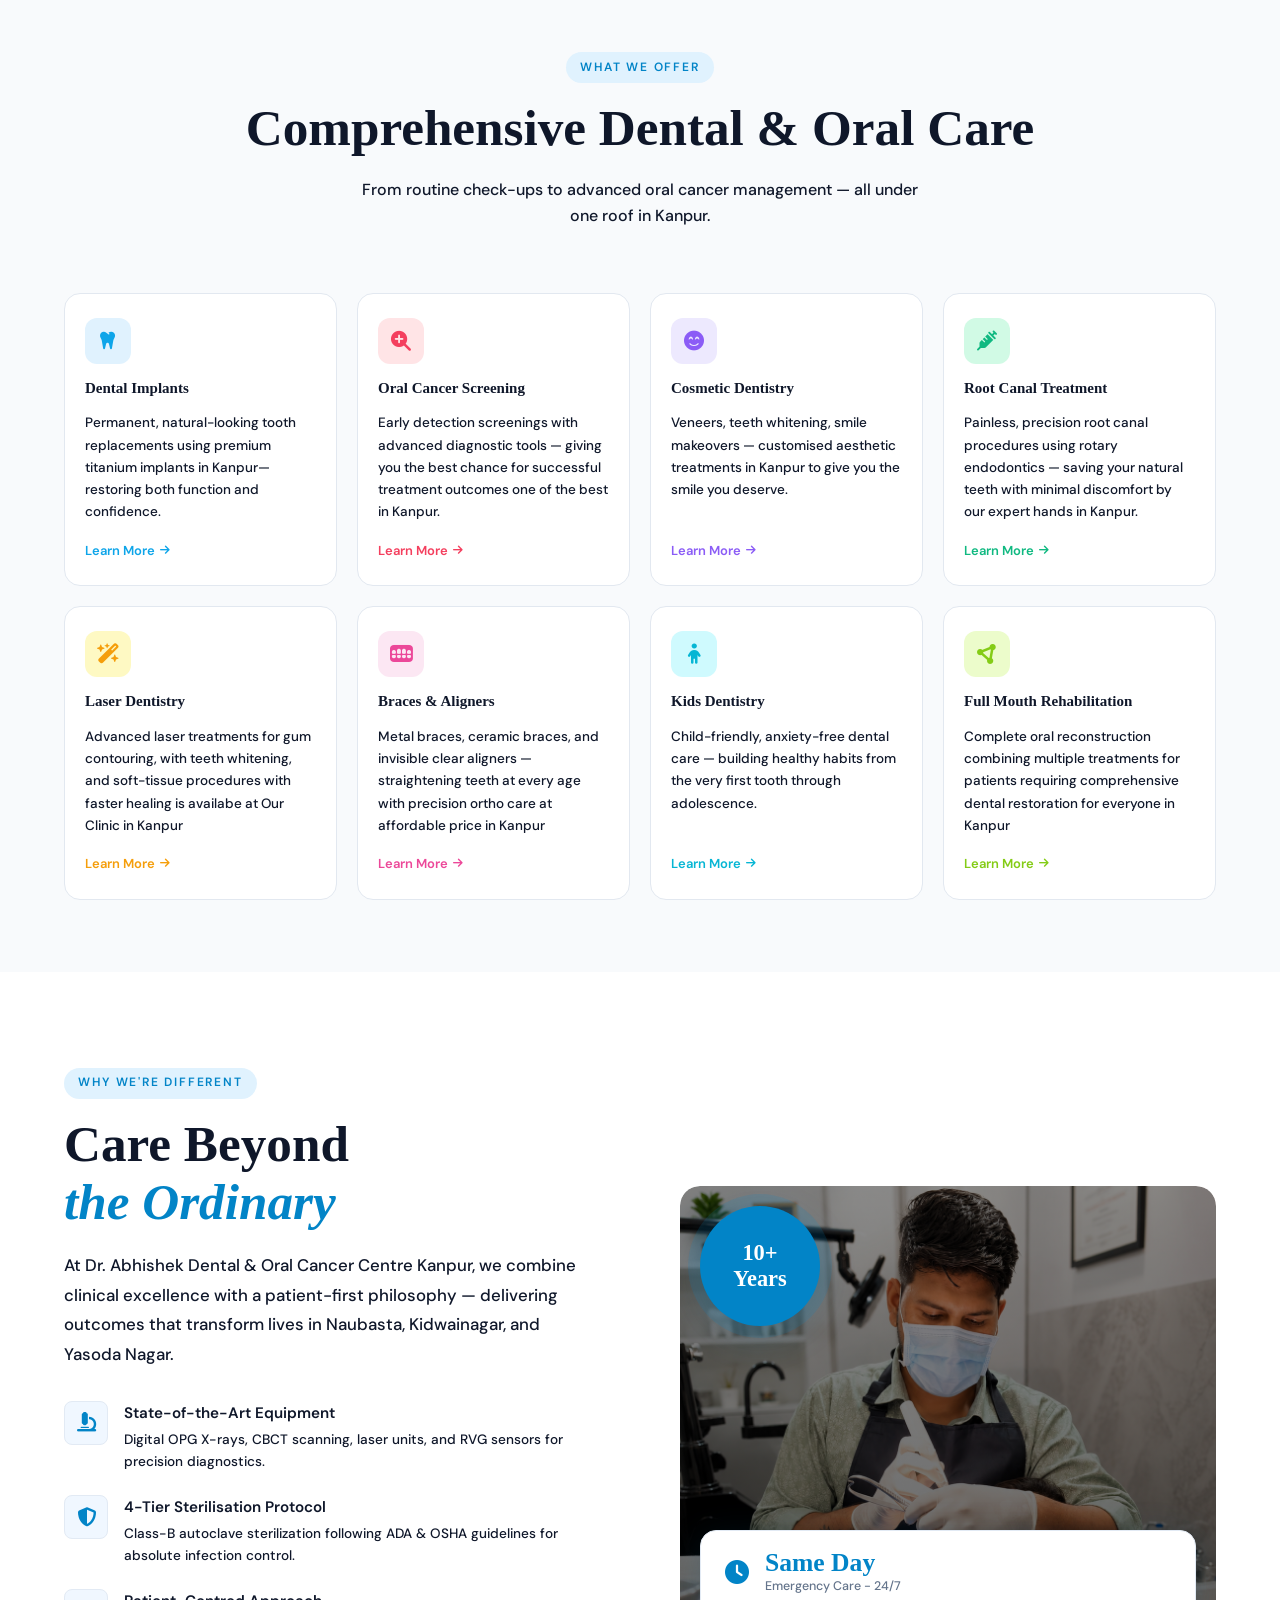
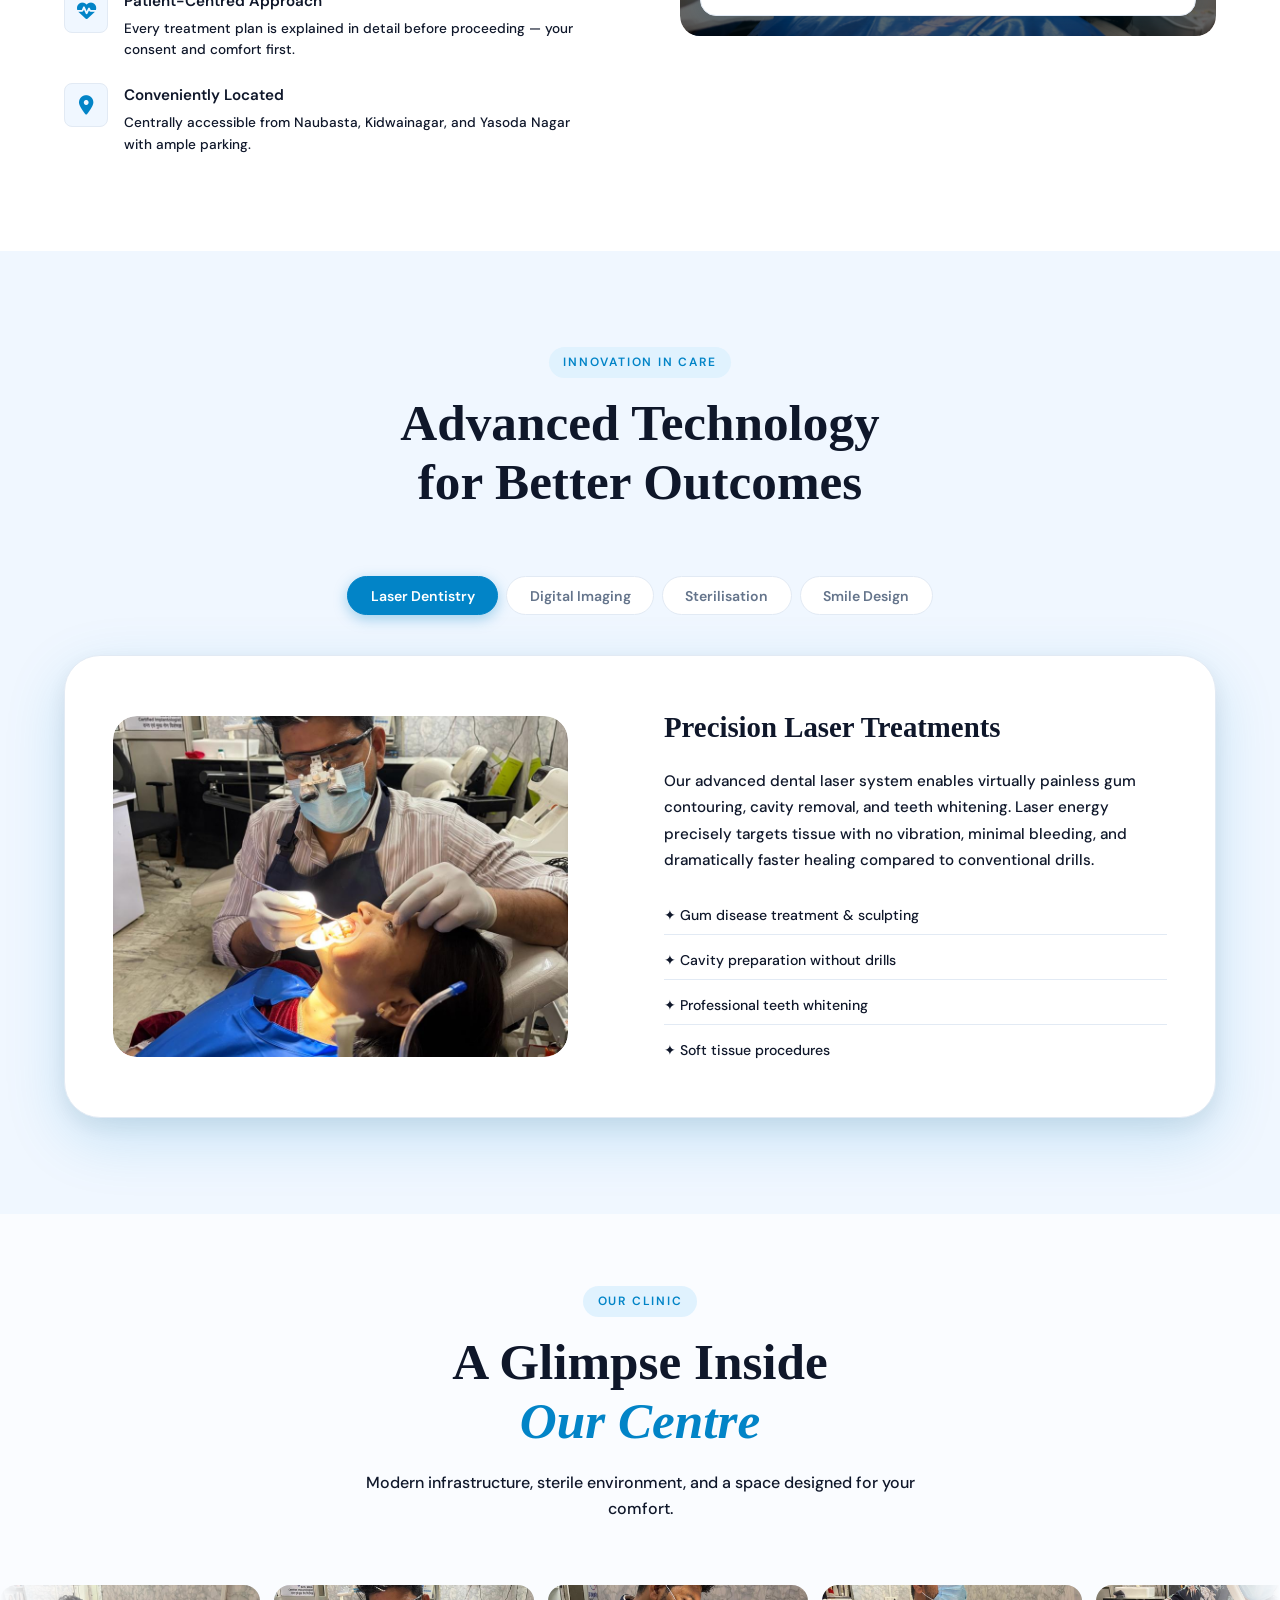
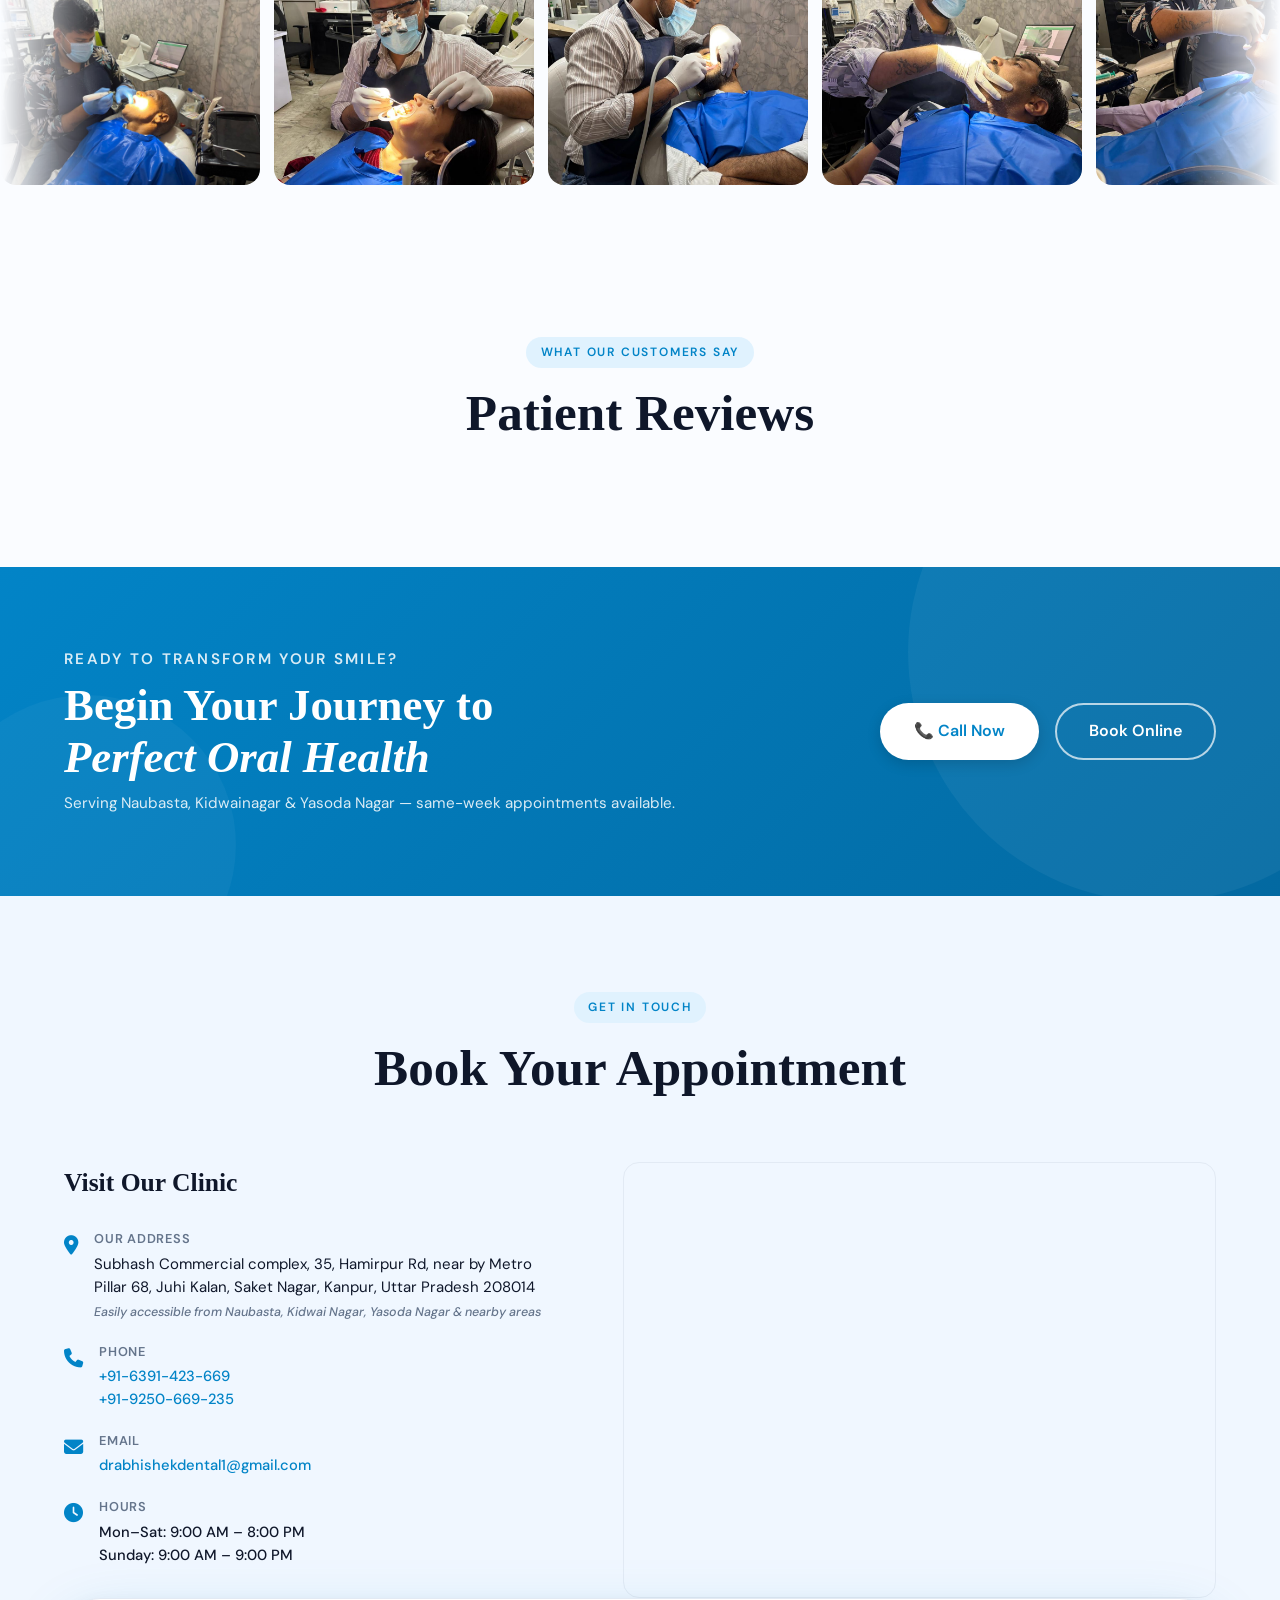
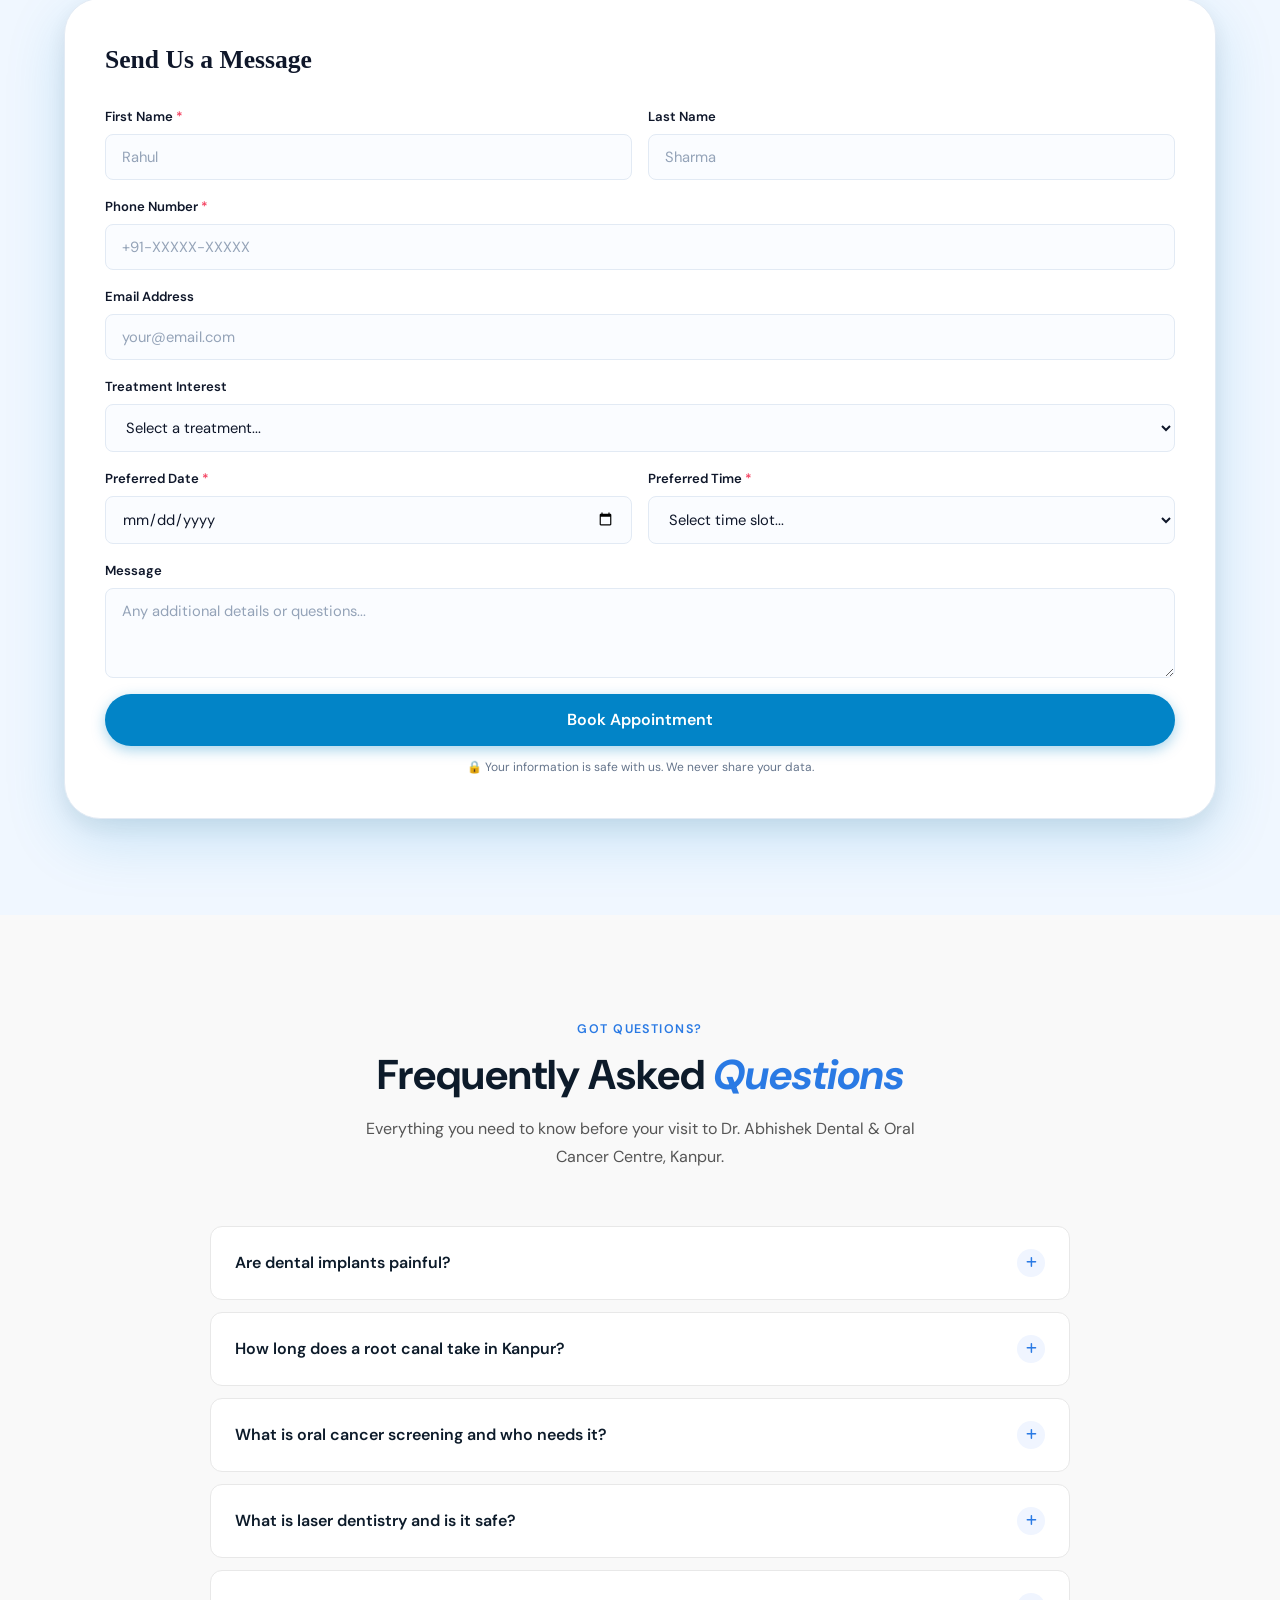
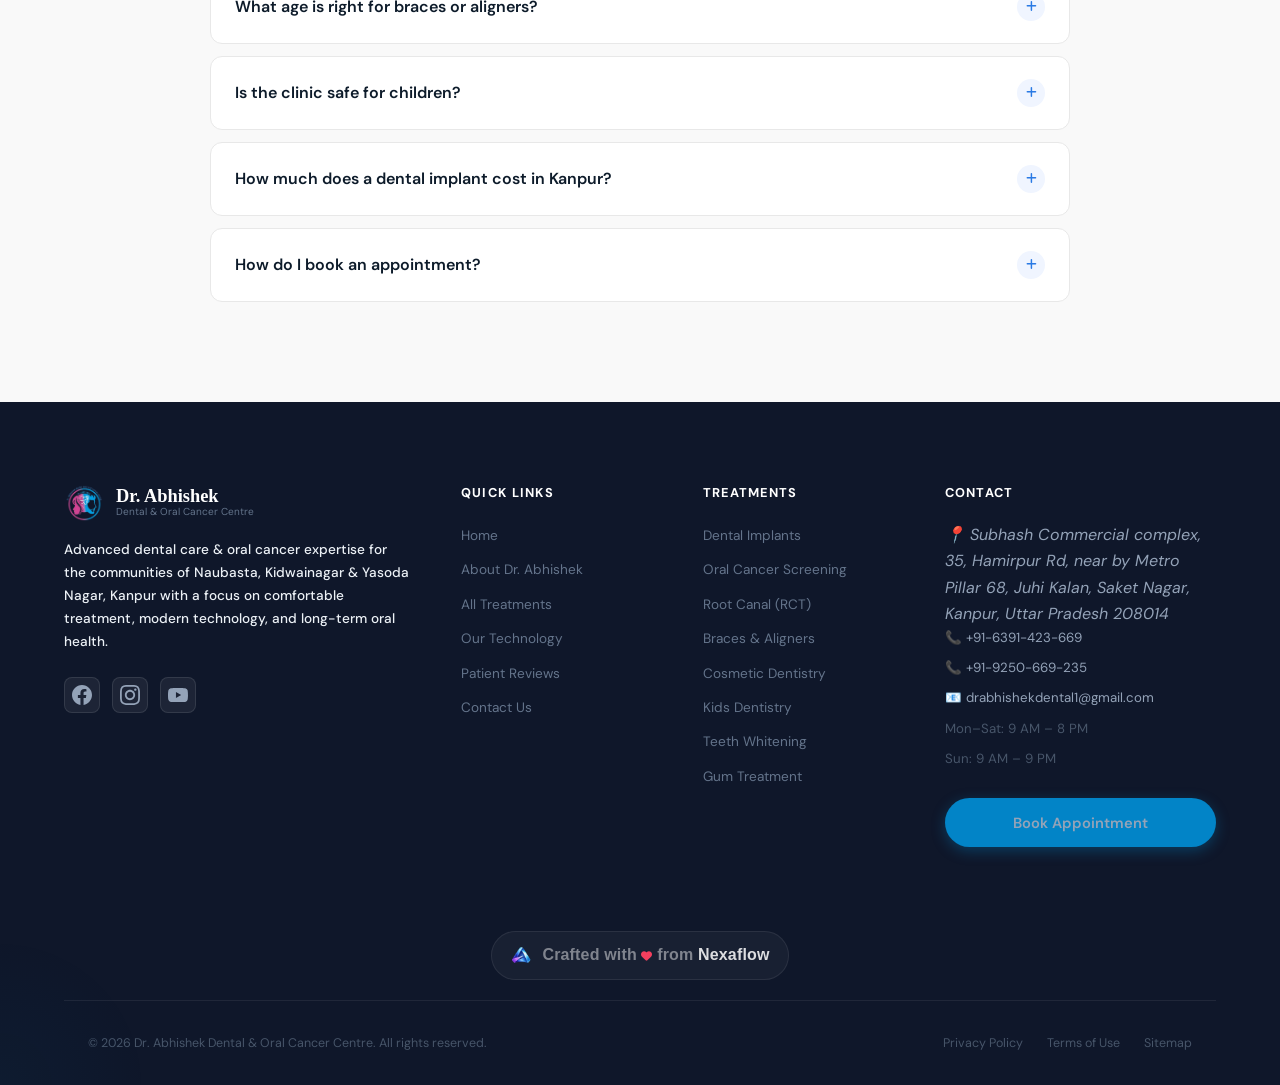
==== commit 1df88fcc: "Update index.html" ====
--- a/index.html
+++ b/index.html
@@ -82,10 +82,10 @@
   "email": "drabhishekdental1@gmail.com",
   "address": {
     "@type": "PostalAddress",
-    "streetAddress": "Metro Pillar No. 68, Naubasta, Maurang Mandi, Near Madhulok Chauraha",
+    "streetAddress": "Subhash Commercial complex, 35, Hamirpur Rd, near by Metro Pillar 68, Juhi Kalan, Saket Nagar",
     "addressLocality": "Kanpur",
     "addressRegion": "Uttar Pradesh",
-    "postalCode": "208021",
+    "postalCode": "208014",
     "addressCountry": "IN"
   },
   "geo": {
@@ -110,7 +110,7 @@
   "aggregateRating": {
     "@type": "AggregateRating",
     "ratingValue": "5.0",
-    "reviewCount": "300",
+    "reviewCount": "312",
     "bestRating": "5",
     "worstRating": "1"
   },
@@ -121,7 +121,7 @@
   ],
   "currenciesAccepted": "INR",
   "paymentAccepted": "Cash, UPI, Card",
-  "areaServed": ["Naubasta", "Kidwainagar", "Yasoda Nagar", "Kanpur"]
+  "areaServed": ["Naubasta", "Kidwainagar", "Yasoda Nagar", "Saket Nagar", "Kanpur"]
 }
 </script>
 
@@ -918,7 +918,7 @@
             <span class="ci-icon" aria-hidden="true"><i class="fa-solid fa-location-dot"></i></span>
             <div>
               <strong>Our Address</strong>
-              <address style="margin: 0 0 4px; font-size: 15px; line-height: 1.55; font-style: normal;">Metro pillar no. 68, Naubasta, Maurang Mandi<br>Near Madhulok Chauraha<br>Kanpur, Uttar Pradesh – 208021</address>
+              <address style="margin: 0 0 4px; font-size: 15px; line-height: 1.55; font-style: normal;">Subhash Commercial complex, 35, Hamirpur Rd, near by Metro Pillar 68, Juhi Kalan, Saket Nagar, Kanpur, Uttar Pradesh 208014</address>
               <p style="margin: 0; font-size: 12.5px; color: var(--clr-text-muted); font-style: italic; line-height: 1.5;">Easily accessible from Naubasta, Kidwai Nagar, Yasoda Nagar &amp; nearby areas</p>
             </div>
           </div>
@@ -1198,7 +1198,7 @@
 
         <div class="footer-contact-col">
           <h4>Contact</h4>
-          <address>📍 Metro Pillar No. 68, Naubasta, Maurang Mandi near Madhulok Chauraha, Kanpur, Uttar Pradesh – 208021</address>
+          <address>📍 Subhash Commercial complex, 35, Hamirpur Rd, near by Metro Pillar 68, Juhi Kalan, Saket Nagar, Kanpur, Uttar Pradesh 208014</address>
           <p>📞 <a href="tel:+916391423669">+91-6391-423-669</a></p>
           <p>📞 <a href="tel:+919250669235">+91-9250-669-235</a></p>
           <p>📧 <a href="mailto:drabhishekdental1@gmail.com">drabhishekdental1@gmail.com</a></p>
--- a/style.css
+++ b/style.css
@@ -1827,3 +1827,162 @@
   from { opacity: 1; transform: translateY(0); }
   to   { opacity: 0; transform: translateY(-8px); }
 }
+
+/* ===== FAQ SECTION ===== */
+#faq {
+  padding: 100px 20px;
+  background: #f9f9f9;
+}
+
+.faq-container {
+  max-width: 860px;
+  margin: 0 auto;
+}
+
+.faq-header {
+  text-align: center;
+  margin-bottom: 56px;
+}
+
+.faq-eyebrow {
+  display: inline-block;
+  font-size: 0.78rem;
+  font-weight: 600;
+  letter-spacing: 0.12em;
+  text-transform: uppercase;
+  color: #2a7ae4;
+  margin-bottom: 12px;
+}
+
+.faq-header h2 {
+  font-size: clamp(1.8rem, 4vw, 2.6rem);
+  font-weight: 700;
+  color: #0d1b2a;
+  margin-bottom: 14px;
+  line-height: 1.2;
+}
+
+.faq-header h2 em {
+  font-style: italic;
+  color: #2a7ae4;
+}
+
+.faq-header p {
+  font-size: 1rem;
+  color: #555;
+  max-width: 560px;
+  margin: 0 auto;
+  line-height: 1.7;
+}
+
+.faq-grid {
+  display: flex;
+  flex-direction: column;
+  gap: 12px;
+}
+
+.faq-item {
+  background: #ffffff;
+  border: 1px solid #e8e8e8;
+  border-radius: 12px;
+  overflow: hidden;
+  transition: box-shadow 0.25s ease;
+}
+
+.faq-item:hover {
+  box-shadow: 0 4px 20px rgba(0, 0, 0, 0.07);
+}
+
+.faq-question {
+  width: 100%;
+  display: flex;
+  justify-content: space-between;
+  align-items: center;
+  padding: 22px 24px;
+  background: none;
+  border: none;
+  cursor: pointer;
+  font-size: 1rem;
+  font-weight: 600;
+  color: #0d1b2a;
+  text-align: left;
+  font-family: inherit;
+  gap: 16px;
+  transition: color 0.2s;
+}
+
+.faq-question:hover {
+  color: #2a7ae4;
+}
+
+.faq-question[aria-expanded="true"] {
+  color: #2a7ae4;
+}
+
+.faq-icon {
+  flex-shrink: 0;
+  width: 28px;
+  height: 28px;
+  border-radius: 50%;
+  background: #f0f5ff;
+  display: flex;
+  align-items: center;
+  justify-content: center;
+  font-size: 0.75rem;
+  color: #2a7ae4;
+  transition: transform 0.3s ease, background 0.2s;
+}
+
+.faq-question[aria-expanded="true"] .faq-icon {
+  transform: rotate(45deg);
+  background: #2a7ae4;
+  color: #fff;
+}
+
+.faq-answer {
+  max-height: 0;
+  overflow: hidden;
+  transition: max-height 0.35s ease, padding 0.3s ease;
+  padding: 0 24px;
+}
+
+.faq-answer.open {
+  max-height: 300px;
+  padding: 0 24px 22px;
+}
+
+.faq-answer p {
+  font-size: 0.97rem;
+  color: #444;
+  line-height: 1.75;
+  margin: 0;
+}
+
+.faq-answer a {
+  color: #2a7ae4;
+  text-decoration: none;
+  font-weight: 500;
+}
+
+.faq-answer a:hover {
+  text-decoration: underline;
+}
+
+@media (max-width: 600px) {
+  #faq {
+    padding: 70px 16px;
+  }
+
+  .faq-question {
+    font-size: 0.93rem;
+    padding: 18px 16px;
+  }
+
+  .faq-answer {
+    padding: 0 16px;
+  }
+
+  .faq-answer.open {
+    padding: 0 16px 18px;
+  }
+}
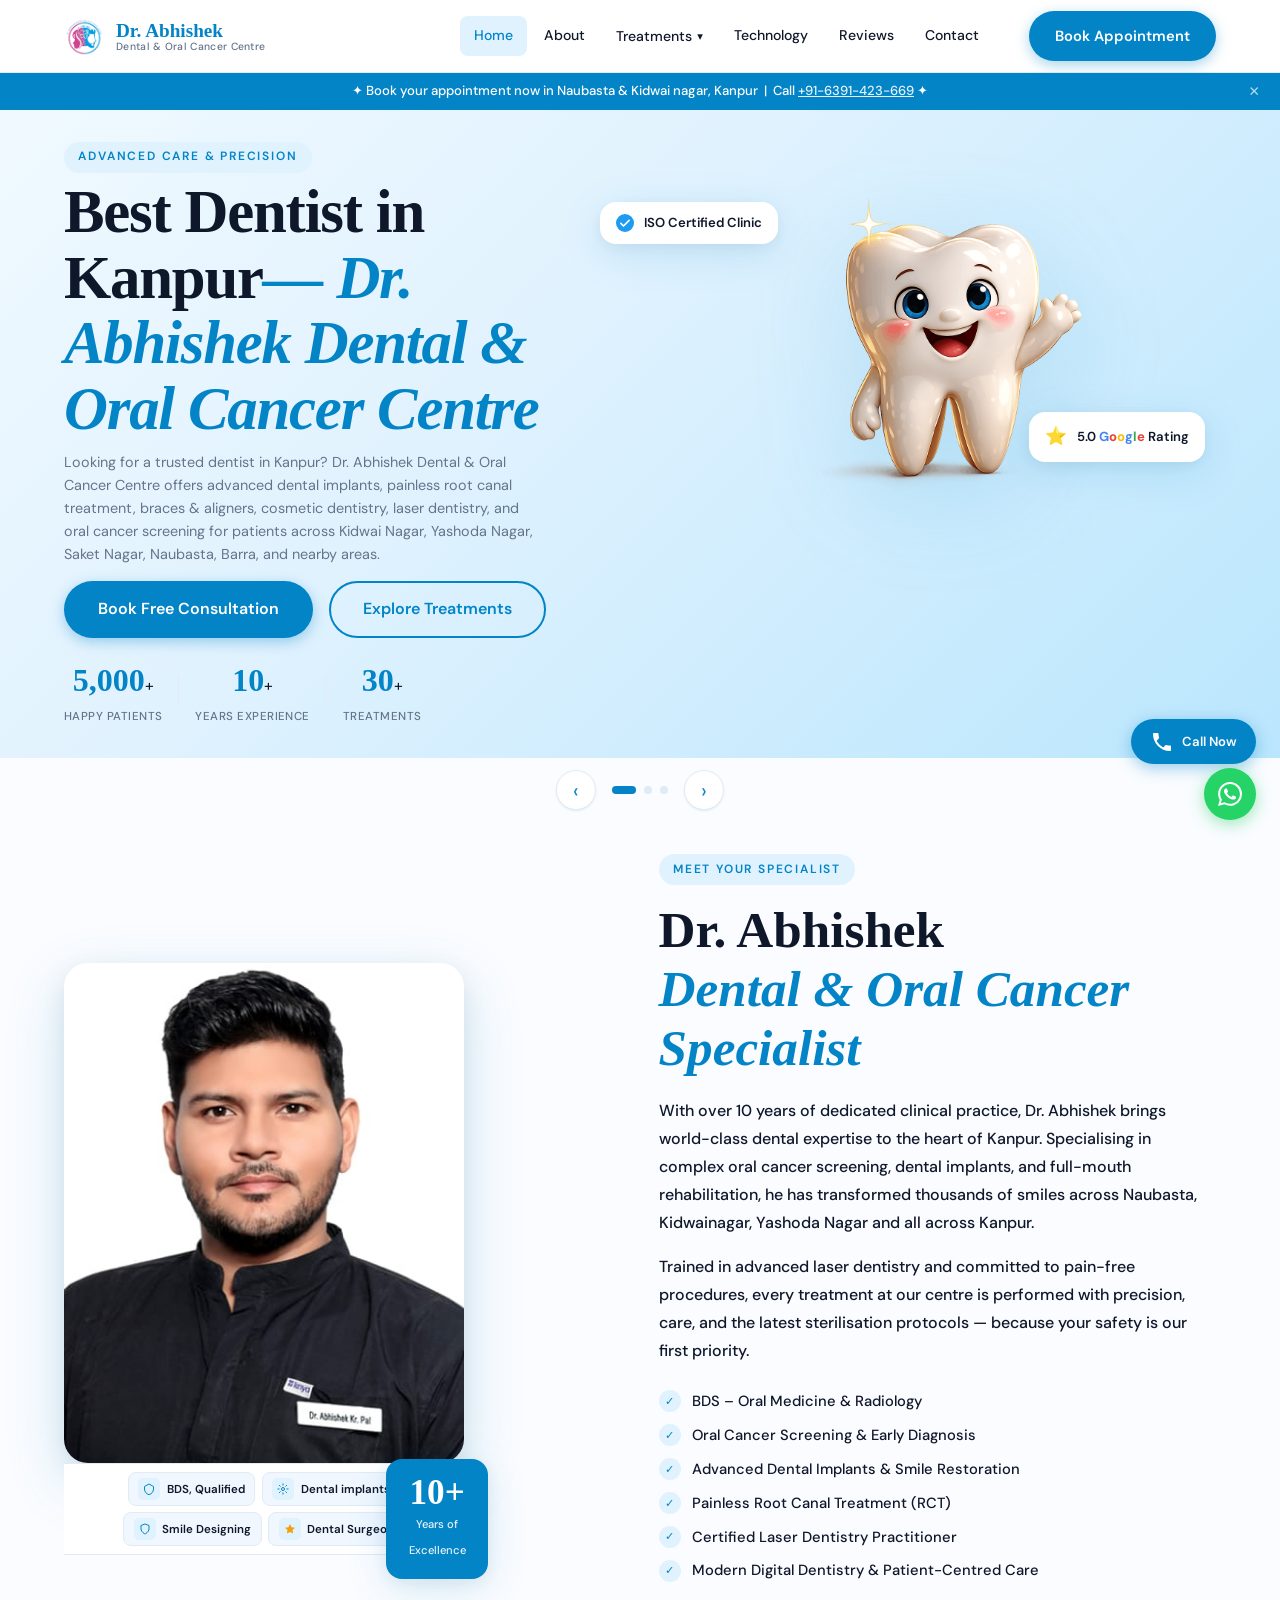
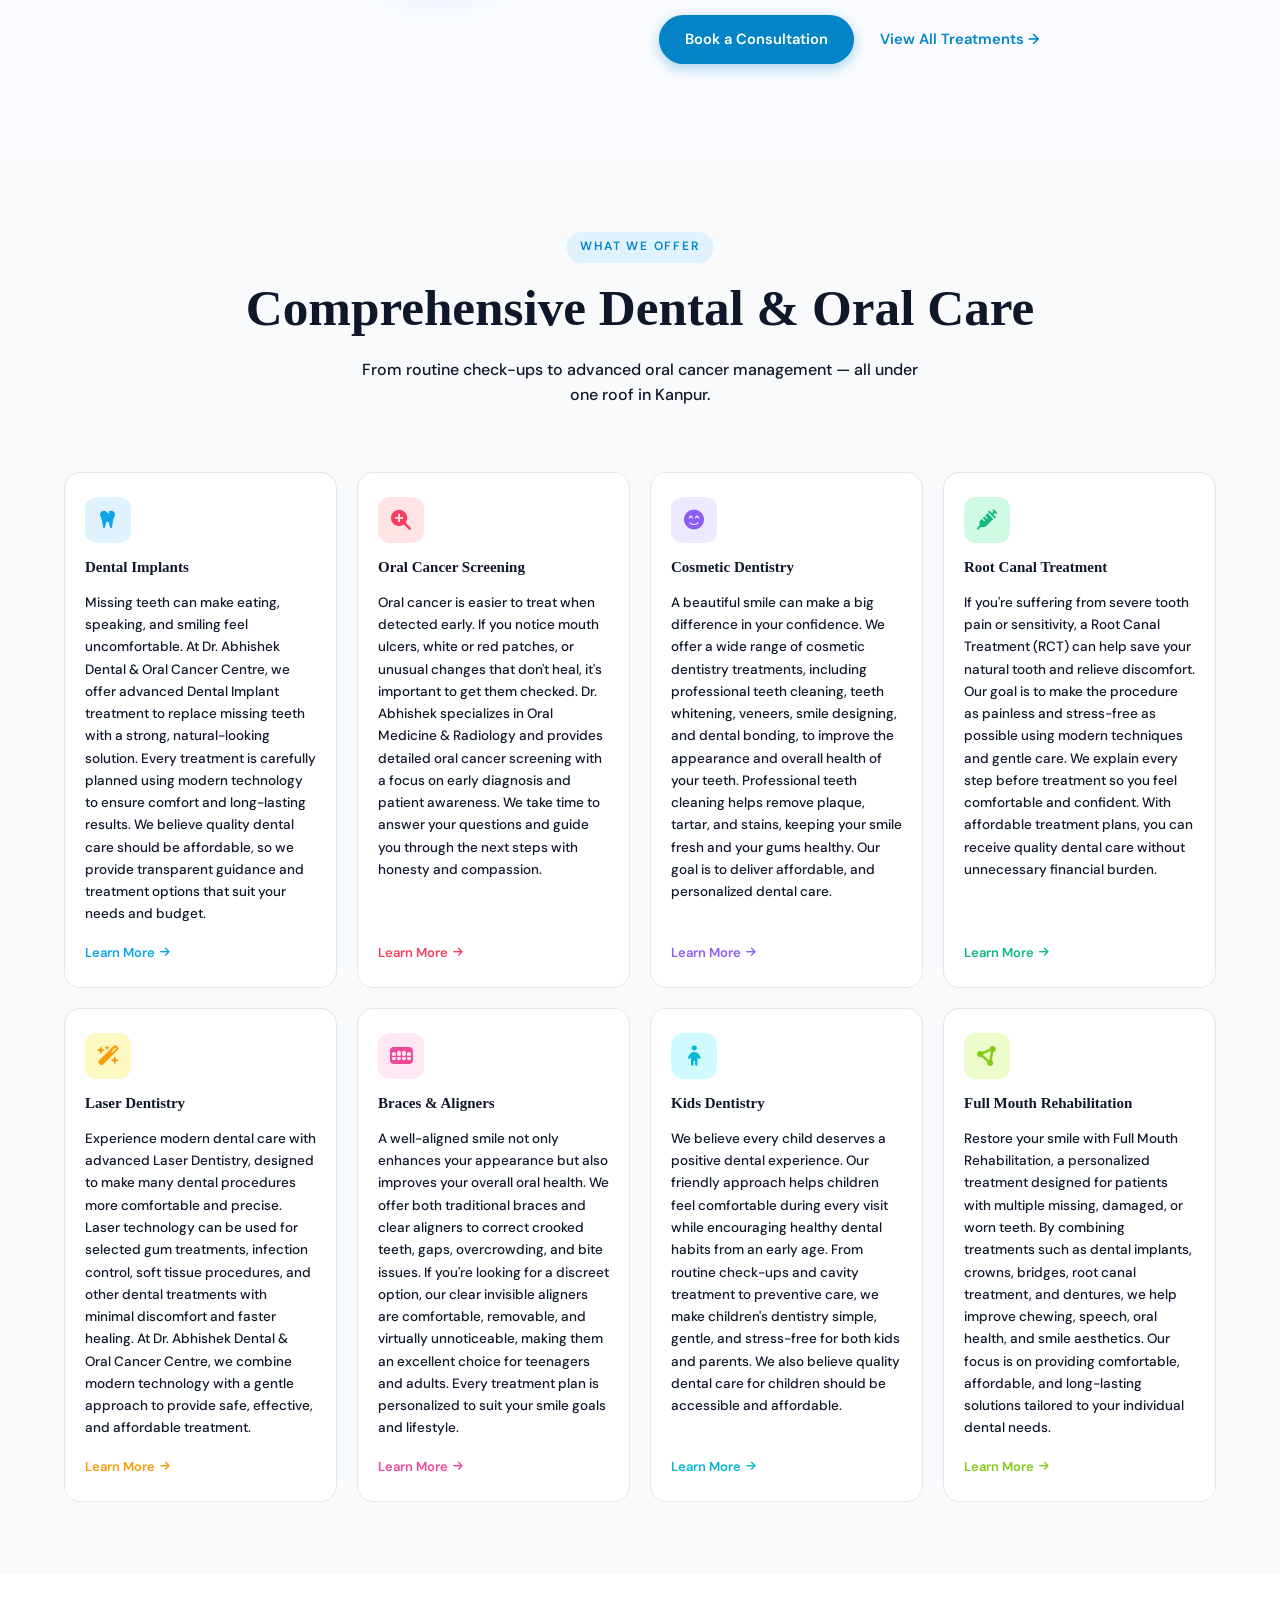
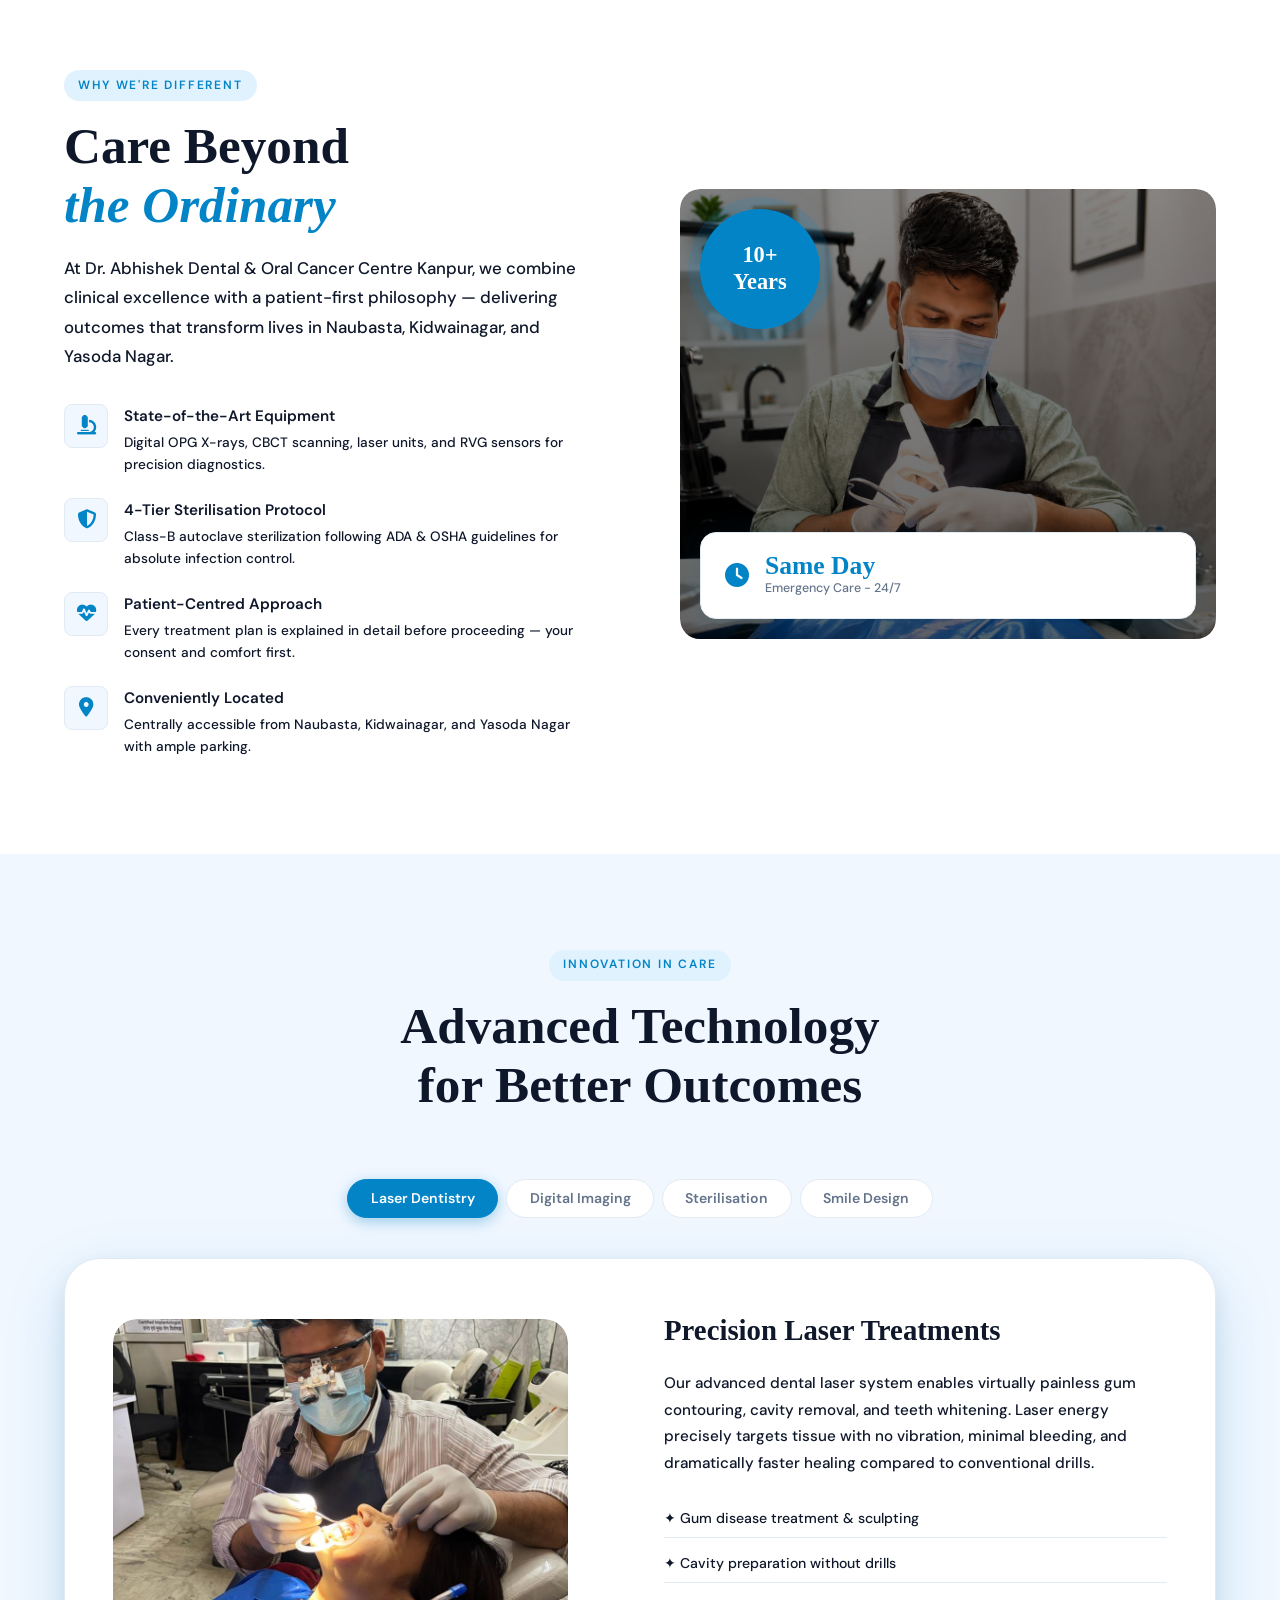
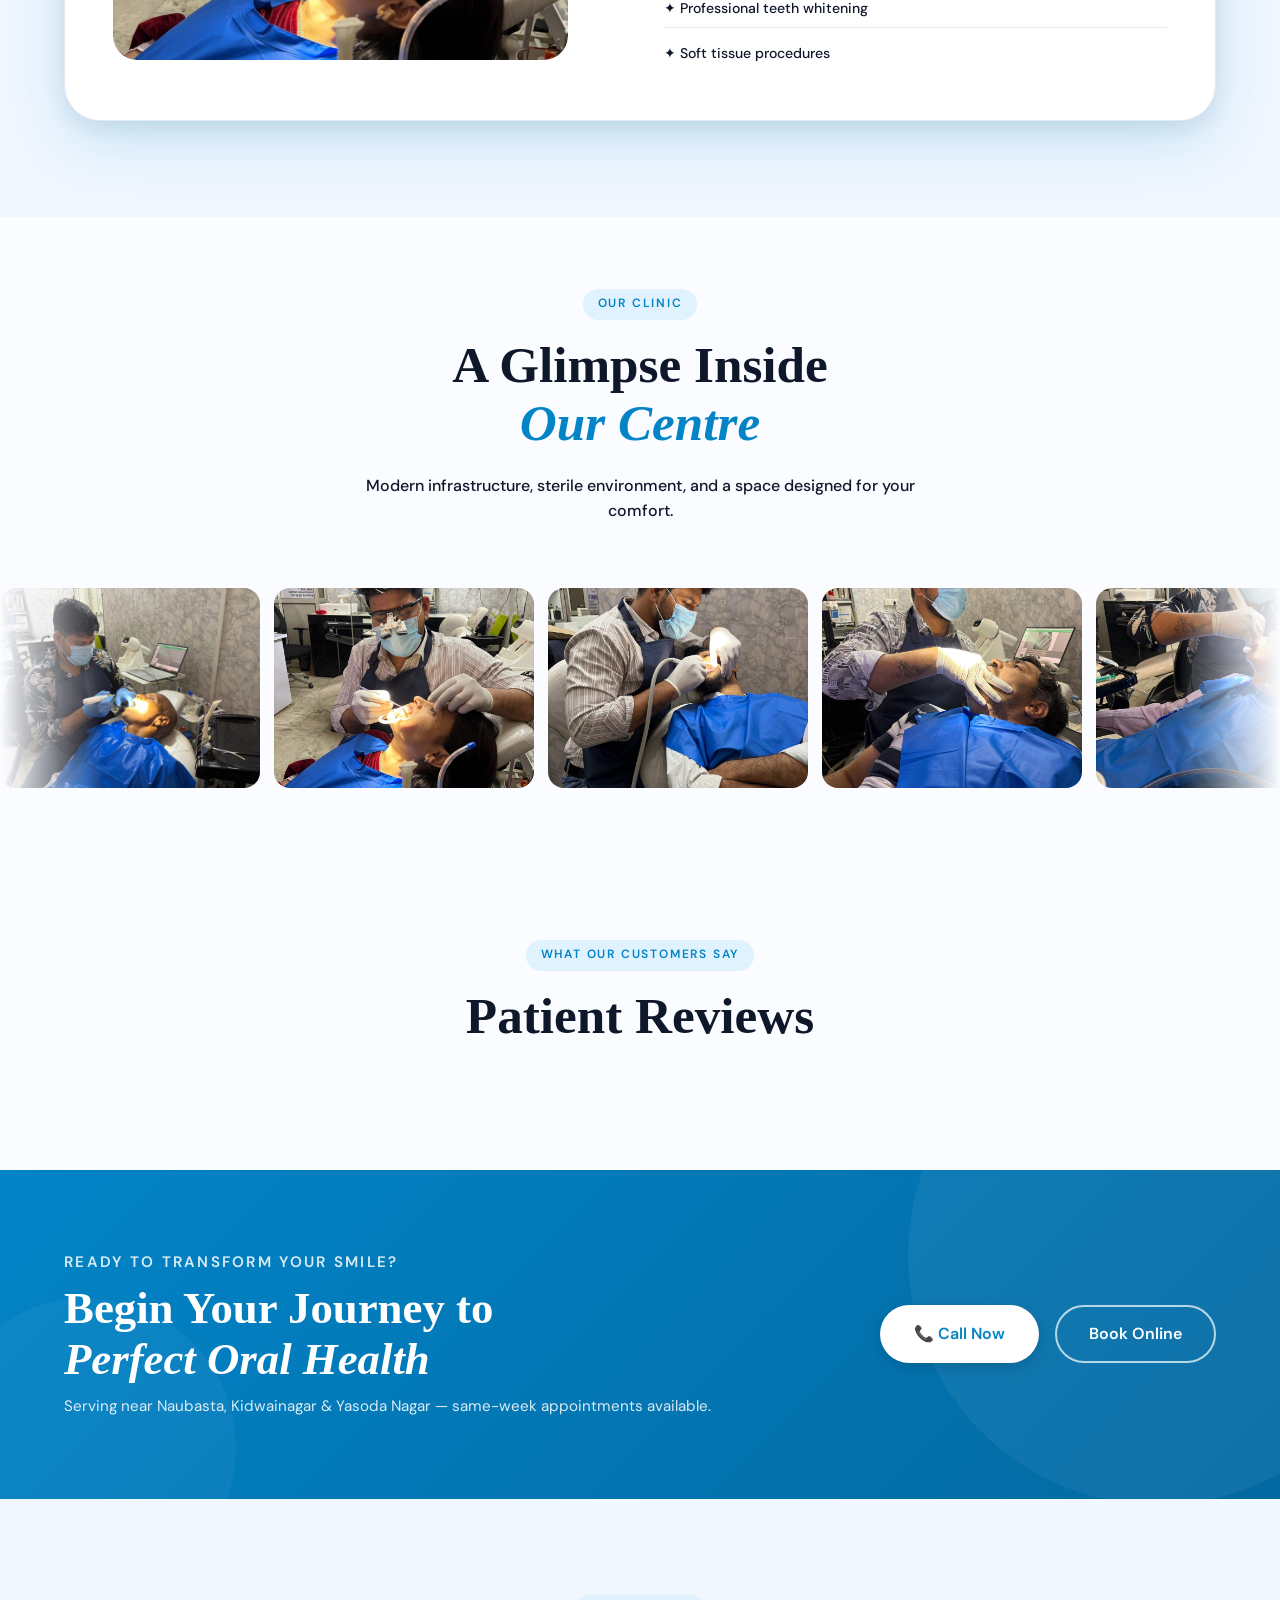
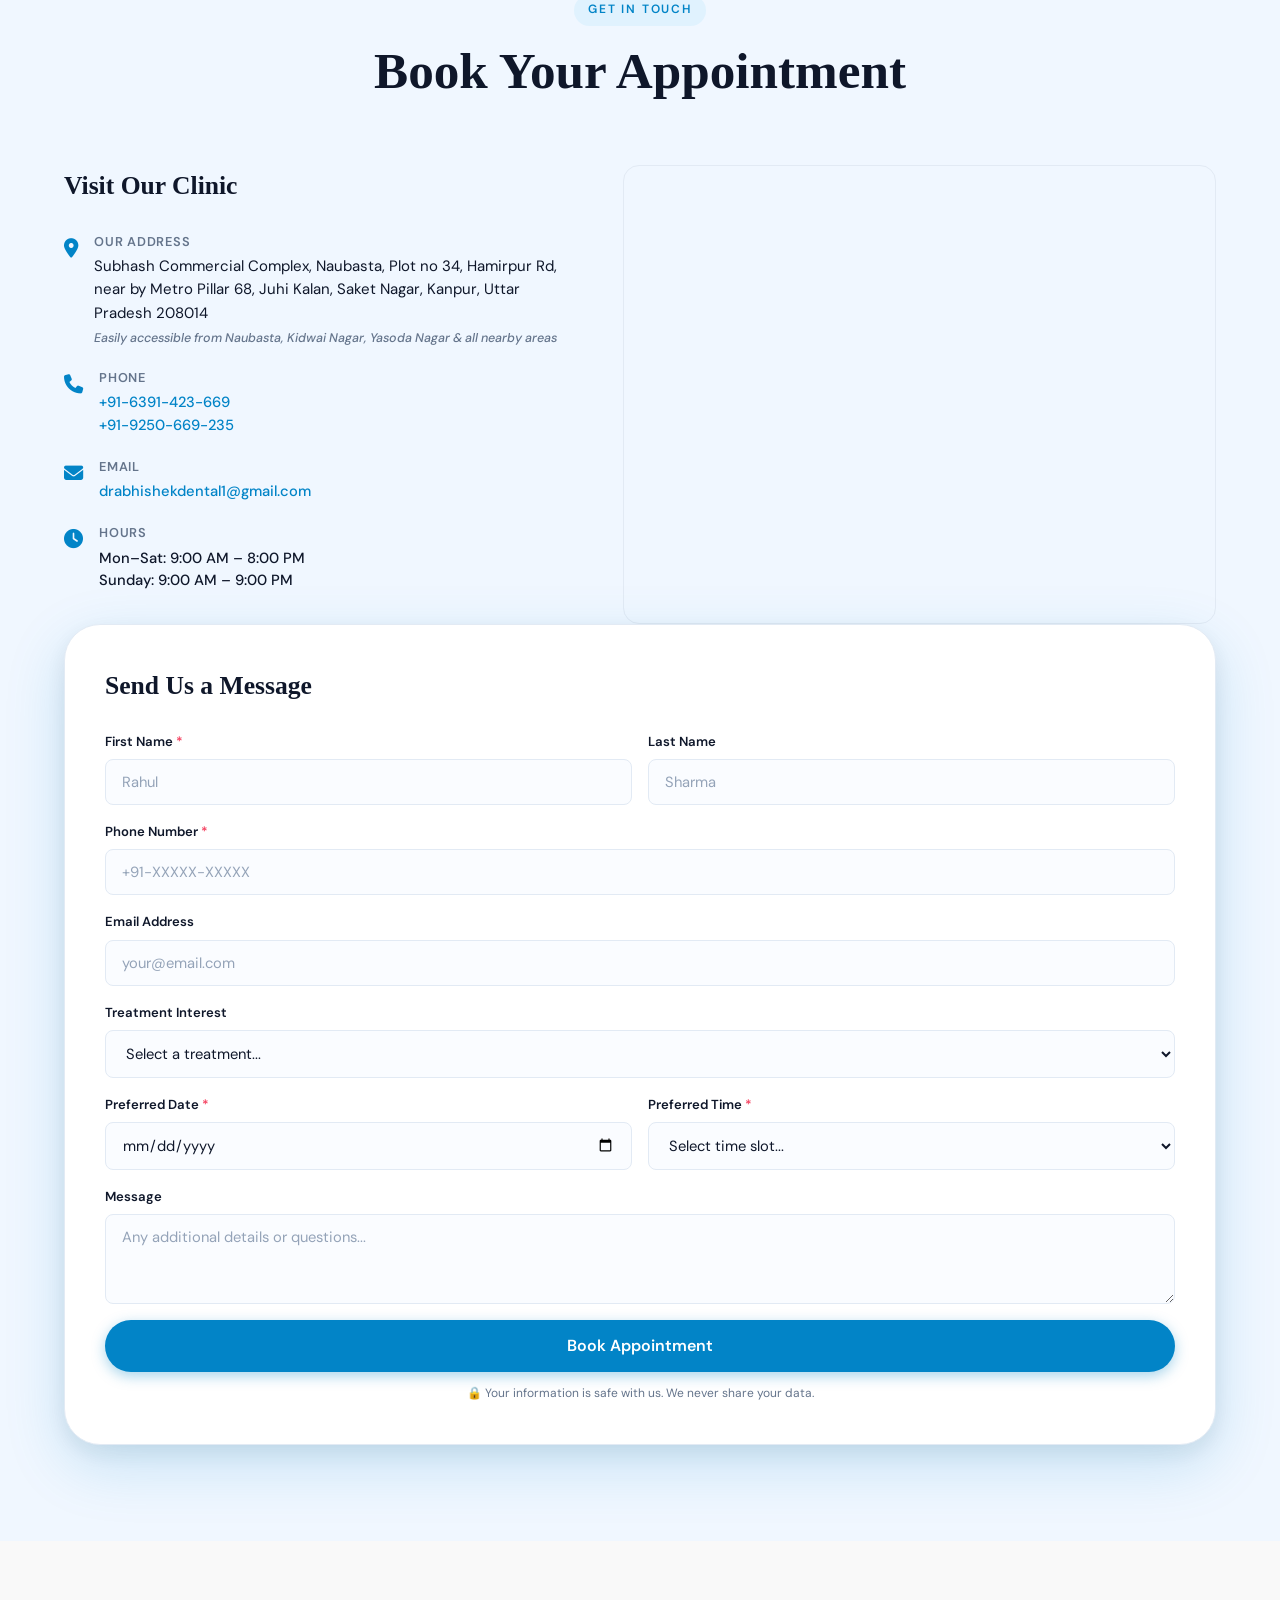
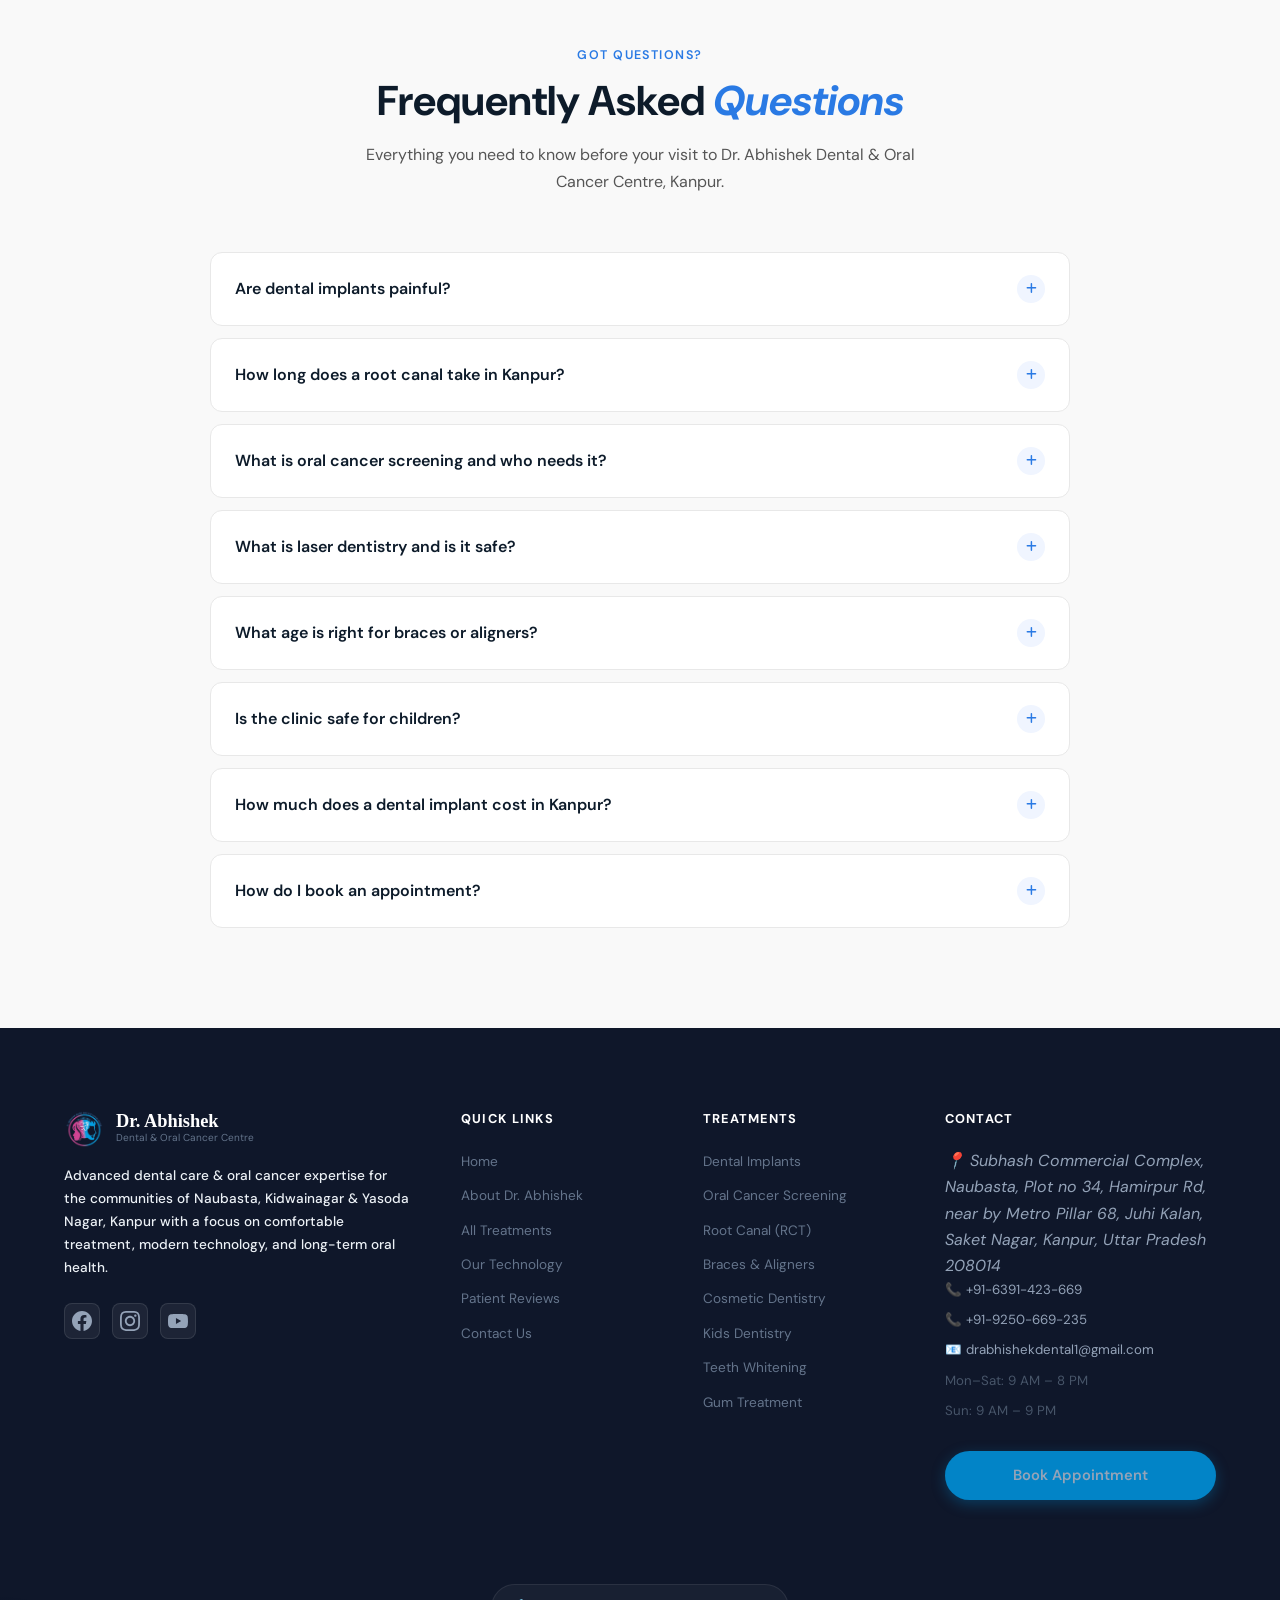
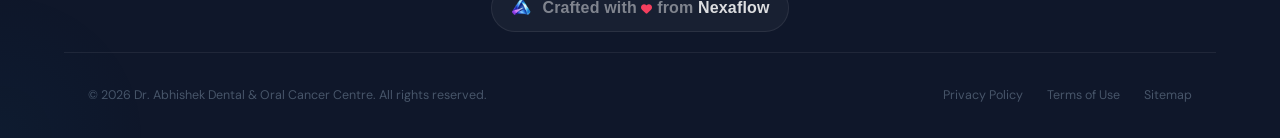
==== commit 07022474: "Update index.html" ====
--- a/index.html
+++ b/index.html
@@ -82,7 +82,7 @@
   "email": "drabhishekdental1@gmail.com",
   "address": {
     "@type": "PostalAddress",
-    "streetAddress": "Subhash Commercial complex, 35, Hamirpur Rd, near by Metro Pillar 68, Juhi Kalan, Saket Nagar",
+    "streetAddress": "Subhash Commercial Complex, Naubasta, Plot no 34, Hamirpur Rd, near by Metro Pillar 68, Juhi Kalan, Saket Nagar",
     "addressLocality": "Kanpur",
     "addressRegion": "Uttar Pradesh",
     "postalCode": "208014",
@@ -300,11 +300,11 @@
         <div class="hero-content">
           <p class="hero-eyebrow reveal">Advanced Care &amp; Precision</p>
           <h1 class="hero-title reveal delay-1">
-            Best Dentist in Kanpur — Your Smile, <em>Perfected.</em>
+            Best Dentist in Kanpur<em>— Dr. Abhishek Dental &amp; Oral Cancer Centre</em>
           </h1>
           <p class="hero-desc reveal delay-2">
-            Trusted dental care &amp; oral cancer expertise serving Naubasta, Kidwainagar &amp; Yasoda Nagar, Kanpur — combining advanced technology with compassionate treatment.
-          </p>
+Looking for a trusted dentist in Kanpur? Dr. Abhishek Dental &amp; Oral Cancer Centre offers advanced dental implants, painless root canal treatment, braces &amp; aligners, cosmetic dentistry, laser dentistry, and oral cancer screening for patients across Kidwai Nagar, Yashoda Nagar, Saket Nagar, Naubasta, Barra, and nearby areas.
+</p>
           <div class="hero-actions reveal delay-3">
             <a href="#contact" class="btn btn-primary btn-lg">Book Free Consultation</a>
             <a href="#services" class="btn btn-outline btn-lg">Explore Treatments</a>
@@ -349,8 +349,10 @@
         <div class="hero-bg" style="background: linear-gradient(135deg, #fdf4ff 0%, #fae8ff 40%, #e9d5ff 100%);"></div>
         <div class="hero-content">
           <p class="hero-eyebrow">Oral Cancer Centre</p>
-          <h1 class="hero-title">Early Detection<br/><em>Saves Lives.</em></h1>
-          <p class="hero-desc">Kanpur's specialist oral cancer screening &amp; treatment centre. State-of-the-art diagnostics for early intervention — because your health is priceless.</p>
+          <h1 class="hero-title">Early Detection Saves Lives.<em> Top Oral Screening Dental Clinic in Kanpur</em></h1>
+          <p class="hero-desc">
+If you are looking for oral cancer screening in Kanpur, Dr. Abhishek Dental &amp; Oral Cancer Centre provides advanced oral cancer screening, early diagnosis, and oral medicine care to help protect your long-term oral health at very affordable prices so you have one less thing to worry. Visit Today.
+</p>
           <div class="hero-actions">
             <a href="#contact" class="btn btn-primary btn-lg">Screen Now</a>
             <a href="#about" class="btn btn-outline btn-lg">Our Expertise</a>
@@ -379,8 +381,10 @@
         <div class="hero-bg" style="background: linear-gradient(135deg, #f0fdf4 0%, #dcfce7 40%, #bbf7d0 100%);"></div>
         <div class="hero-content">
           <p class="hero-eyebrow">Advanced Technology</p>
-          <h1 class="hero-title">Pain-Free<br/><em>Dentistry.</em></h1>
-          <p class="hero-desc">Laser-assisted procedures, digital X-rays, and contactless treatments — providing exceptional outcomes with zero discomfort in a modern, hygienic environment.</p>
+          <h1 class="hero-title">Pain-Free Dentistry Process<em> From Root Canal to Dental Implants</em></h1>
+         <p class="hero-desc">
+From painless Root Canal Treatment to advanced Dental Implants, we provide comfortable, affordable, and personalized dental care using modern technology. Our focus is on restoring healthy smiles with gentle treatment, faster recovery, and long-lasting results for patients across Kanpur.
+</p>
           <div class="hero-actions">
             <a href="#technology" class="btn btn-primary btn-lg">Our Technology</a>
             <a href="#contact" class="btn btn-outline btn-lg">Book Visit</a>
@@ -454,7 +458,7 @@
         <div class="trust-icon-wrap">
           <svg viewBox="0 0 24 24" fill="none" stroke="currentColor" stroke-width="2" width="20" height="20"><circle cx="12" cy="12" r="3"/><path d="M12 1v4M12 19v4M4.22 4.22l2.83 2.83M16.95 16.95l2.83 2.83M1 12h4M19 12h4M4.22 19.78l2.83-2.83M16.95 7.05l2.83-2.83"/></svg>
         </div>
-        <span>Laser Dentistry Certified</span>
+        <span>Dental implants</span>
       </div>
 
       <div class="trust-sep">✦</div>
@@ -463,14 +467,14 @@
         <div class="trust-icon-wrap">
           <svg viewBox="0 0 24 24" fill="none" stroke="currentColor" stroke-width="2" width="20" height="20"><path d="M12 22s8-4 8-10V5l-8-3-8 3v7c0 6 8 10 8 10z"/></svg>
         </div>
-        <span>4-Tier Sterilization</span>
+        <span>Smile Designing</span>
       </div>
 
       <div class="trust-item">
         <div class="trust-icon-wrap">
           <svg viewBox="0 0 24 24" fill="currentColor" width="20" height="20"><path d="M12 2l3.09 6.26L22 9.27l-5 4.87 1.18 6.88L12 17.77l-6.18 3.25L7 14.14 2 9.27l6.91-1.01L12 2z" fill="#f59e0b"/></svg>
         </div>
-        <span>300+ 5★ Reviews</span>
+        <span>Dental Surgeon</span>
       </div>
 
     </div>
@@ -495,12 +499,14 @@
             Trained in advanced laser dentistry and committed to pain-free procedures, every treatment at our centre is performed with precision, care, and the latest sterilisation protocols — because your safety is our first priority.
           </p>
 
-          <ul class="about-features reveal delay-3">
-            <li><span class="feat-check">✓</span> BDS in Oral Medicine &amp; Radiology</li>
-            <li><span class="feat-check">✓</span> Oral Cancer Screening &amp; Early Diagnosis</li>
-            <li><span class="feat-check">✓</span> Certified Laser Dentistry Practitioner</li>
-            <li><span class="feat-check">✓</span> Digital Smile Design Expert</li>
-          </ul>
+        <ul class="about-features reveal delay-3">
+  <li><span class="feat-check">✓</span> BDS – Oral Medicine &amp; Radiology</li>
+  <li><span class="feat-check">✓</span> Oral Cancer Screening &amp; Early Diagnosis</li>
+  <li><span class="feat-check">✓</span> Advanced Dental Implants &amp; Smile Restoration</li>
+  <li><span class="feat-check">✓</span> Painless Root Canal Treatment (RCT)</li>
+  <li><span class="feat-check">✓</span> Certified Laser Dentistry Practitioner</li>
+  <li><span class="feat-check">✓</span> Modern Digital Dentistry &amp; Patient-Centred Care</li>
+</ul>
 
           <div class="about-actions reveal delay-4">
             <a href="#contact" class="btn btn-primary">Book a Consultation</a>
@@ -529,7 +535,7 @@
           <i class="fa-solid fa-tooth" style="color:#0ea5e9;" aria-hidden="true"></i>
         </div>
         <h3 class="service-title">Dental Implants</h3>
-        <p class="service-desc">Permanent, natural-looking tooth replacements using premium titanium implants in Kanpur— restoring both function and confidence.</p>
+        <p class="service-desc">Missing teeth can make eating, speaking, and smiling feel uncomfortable. At Dr. Abhishek Dental & Oral Cancer Centre, we offer advanced Dental Implant treatment to replace missing teeth with a strong, natural-looking solution. Every treatment is carefully planned using modern technology to ensure comfort and long-lasting results. We believe quality dental care should be affordable, so we provide transparent guidance and treatment options that suit your needs and budget.</p>
         <a href="#contact" class="service-link" style="color:#0ea5e9;">Learn More <i class="fa-solid fa-arrow-right"></i></a>
       </article>
 
@@ -538,7 +544,7 @@
           <i class="fa-solid fa-magnifying-glass-plus" style="color:#f43f5e;" aria-hidden="true"></i>
         </div>
         <h3 class="service-title">Oral Cancer Screening</h3>
-        <p class="service-desc">Early detection screenings with advanced diagnostic tools — giving you the best chance for successful treatment outcomes one of the best in Kanpur.</p>
+        <p class="service-desc">Oral cancer is easier to treat when detected early. If you notice mouth ulcers, white or red patches, or unusual changes that don't heal, it's important to get them checked. Dr. Abhishek specializes in Oral Medicine & Radiology and provides detailed oral cancer screening with a focus on early diagnosis and patient awareness. We take time to answer your questions and guide you through the next steps with honesty and compassion.</p>
         <a href="#contact" class="service-link" style="color:#f43f5e;">Learn More <i class="fa-solid fa-arrow-right"></i></a>
       </article>
 
@@ -547,7 +553,7 @@
     <i class="fa-solid fa-face-smile-beam" style="color:#8b5cf6;" aria-hidden="true"></i>
   </div>
   <h3 class="service-title">Cosmetic Dentistry</h3>
-  <p class="service-desc">Veneers, teeth whitening, smile makeovers — customised aesthetic treatments in Kanpur to give you the smile you deserve.</p>
+  <p class="service-desc">A beautiful smile can make a big difference in your confidence. We offer a wide range of cosmetic dentistry treatments, including professional teeth cleaning, teeth whitening, veneers, smile designing, and dental bonding, to improve the appearance and overall health of your teeth. Professional teeth cleaning helps remove plaque, tartar, and stains, keeping your smile fresh and your gums healthy. Our goal is to deliver affordable, and personalized dental care.</p>
   <a href="#contact" class="service-link" style="color:#8b5cf6;">Learn More <i class="fa-solid fa-arrow-right"></i></a>
 </article>
 
@@ -556,7 +562,7 @@
           <i class="fa-solid fa-syringe" style="color:#10b981;" aria-hidden="true"></i>
         </div>
         <h3 class="service-title">Root Canal Treatment</h3>
-        <p class="service-desc">Painless, precision root canal procedures using rotary endodontics — saving your natural teeth with minimal discomfort by our expert hands in Kanpur.</p>
+        <p class="service-desc">If you're suffering from severe tooth pain or sensitivity, a Root Canal Treatment (RCT) can help save your natural tooth and relieve discomfort. Our goal is to make the procedure as painless and stress-free as possible using modern techniques and gentle care. We explain every step before treatment so you feel comfortable and confident. With affordable treatment plans, you can receive quality dental care without unnecessary financial burden.</p>
         <a href="#contact" class="service-link" style="color:#10b981;">Learn More <i class="fa-solid fa-arrow-right"></i></a>
       </article>
 
@@ -565,7 +571,7 @@
           <i class="fa-solid fa-wand-magic-sparkles" style="color:#f59e0b;" aria-hidden="true"></i>
         </div>
         <h3 class="service-title">Laser Dentistry</h3>
-        <p class="service-desc">Advanced laser treatments for gum contouring, with teeth whitening, and soft-tissue procedures with faster healing is availabe at Our Clinic in Kanpur</p>
+        <p class="service-desc">Experience modern dental care with advanced Laser Dentistry, designed to make many dental procedures more comfortable and precise. Laser technology can be used for selected gum treatments, infection control, soft tissue procedures, and other dental treatments with minimal discomfort and faster healing. At Dr. Abhishek Dental & Oral Cancer Centre, we combine modern technology with a gentle approach to provide safe, effective, and affordable treatment.</p>
         <a href="#contact" class="service-link" style="color:#f59e0b;">Learn More <i class="fa-solid fa-arrow-right"></i></a>
       </article>
 
@@ -574,7 +580,7 @@
           <i class="fa-solid fa-teeth" style="color:#ec4899;" aria-hidden="true"></i>
         </div>
         <h3 class="service-title">Braces &amp; Aligners</h3>
-        <p class="service-desc">Metal braces, ceramic braces, and invisible clear aligners — straightening teeth at every age with precision ortho care at affordable price in Kanpur</p>
+        <p class="service-desc">A well-aligned smile not only enhances your appearance but also improves your overall oral health. We offer both traditional braces and clear aligners to correct crooked teeth, gaps, overcrowding, and bite issues. If you're looking for a discreet option, our clear invisible aligners are comfortable, removable, and virtually unnoticeable, making them an excellent choice for teenagers and adults. Every treatment plan is personalized to suit your smile goals and lifestyle.</p>
         <a href="#contact" class="service-link" style="color:#ec4899;">Learn More <i class="fa-solid fa-arrow-right"></i></a>
       </article>
 
@@ -583,7 +589,7 @@
           <i class="fa-solid fa-child" style="color:#06b6d4;" aria-hidden="true"></i>
         </div>
         <h3 class="service-title">Kids Dentistry</h3>
-        <p class="service-desc">Child-friendly, anxiety-free dental care — building healthy habits from the very first tooth through adolescence.</p>
+        <p class="service-desc">We believe every child deserves a positive dental experience. Our friendly approach helps children feel comfortable during every visit while encouraging healthy dental habits from an early age. From routine check-ups and cavity treatment to preventive care, we make children's dentistry simple, gentle, and stress-free for both kids and parents. We also believe quality dental care for children should be accessible and affordable.</p>
         <a href="#contact" class="service-link" style="color:#06b6d4;">Learn More <i class="fa-solid fa-arrow-right"></i></a>
       </article>
 
@@ -592,7 +598,7 @@
           <i class="fa-solid fa-circle-nodes" style="color:#84cc16;" aria-hidden="true"></i>
         </div>
         <h3 class="service-title">Full Mouth Rehabilitation</h3>
-        <p class="service-desc">Complete oral reconstruction combining multiple treatments for patients requiring comprehensive dental restoration for everyone in Kanpur</p>
+        <p class="service-desc">Restore your smile with Full Mouth Rehabilitation, a personalized treatment designed for patients with multiple missing, damaged, or worn teeth. By combining treatments such as dental implants, crowns, bridges, root canal treatment, and dentures, we help improve chewing, speech, oral health, and smile aesthetics. Our focus is on providing comfortable, affordable, and long-lasting solutions tailored to your individual dental needs.</p>
         <a href="#contact" class="service-link" style="color:#84cc16;">Learn More <i class="fa-solid fa-arrow-right"></i></a>
       </article>
 
@@ -891,7 +897,7 @@
         <div class="cta-text">
           <p class="cta-eyebrow">Ready to Transform Your Smile?</p>
           <h2 class="cta-title">Begin Your Journey to<br/><em>Perfect Oral Health</em></h2>
-          <p>Serving Naubasta, Kidwainagar &amp; Yasoda Nagar — same-week appointments available.</p>
+          <p>Serving near Naubasta, Kidwainagar &amp; Yasoda Nagar — same-week appointments available.</p>
         </div>
         <div class="cta-actions">
           <a href="tel:+916391423669" class="btn btn-white btn-lg">📞 Call Now</a>
@@ -918,8 +924,8 @@
             <span class="ci-icon" aria-hidden="true"><i class="fa-solid fa-location-dot"></i></span>
             <div>
               <strong>Our Address</strong>
-              <address style="margin: 0 0 4px; font-size: 15px; line-height: 1.55; font-style: normal;">Subhash Commercial complex, 35, Hamirpur Rd, near by Metro Pillar 68, Juhi Kalan, Saket Nagar, Kanpur, Uttar Pradesh 208014</address>
-              <p style="margin: 0; font-size: 12.5px; color: var(--clr-text-muted); font-style: italic; line-height: 1.5;">Easily accessible from Naubasta, Kidwai Nagar, Yasoda Nagar &amp; nearby areas</p>
+              <address style="margin: 0 0 4px; font-size: 15px; line-height: 1.55; font-style: normal;">Subhash Commercial Complex, Naubasta, Plot no 34, Hamirpur Rd, near by Metro Pillar 68, Juhi Kalan, Saket Nagar, Kanpur, Uttar Pradesh 208014</address>
+              <p style="margin: 0; font-size: 12.5px; color: var(--clr-text-muted); font-style: italic; line-height: 1.5;">Easily accessible from Naubasta, Kidwai Nagar, Yasoda Nagar &amp; all nearby areas</p>
             </div>
           </div>
 
@@ -1198,7 +1204,7 @@
 
         <div class="footer-contact-col">
           <h4>Contact</h4>
-          <address>📍 Subhash Commercial complex, 35, Hamirpur Rd, near by Metro Pillar 68, Juhi Kalan, Saket Nagar, Kanpur, Uttar Pradesh 208014</address>
+          <address>📍 Subhash Commercial Complex, Naubasta, Plot no 34, Hamirpur Rd, near by Metro Pillar 68, Juhi Kalan, Saket Nagar, Kanpur, Uttar Pradesh 208014</address>
           <p>📞 <a href="tel:+916391423669">+91-6391-423-669</a></p>
           <p>📞 <a href="tel:+919250669235">+91-9250-669-235</a></p>
           <p>📧 <a href="mailto:drabhishekdental1@gmail.com">drabhishekdental1@gmail.com</a></p>
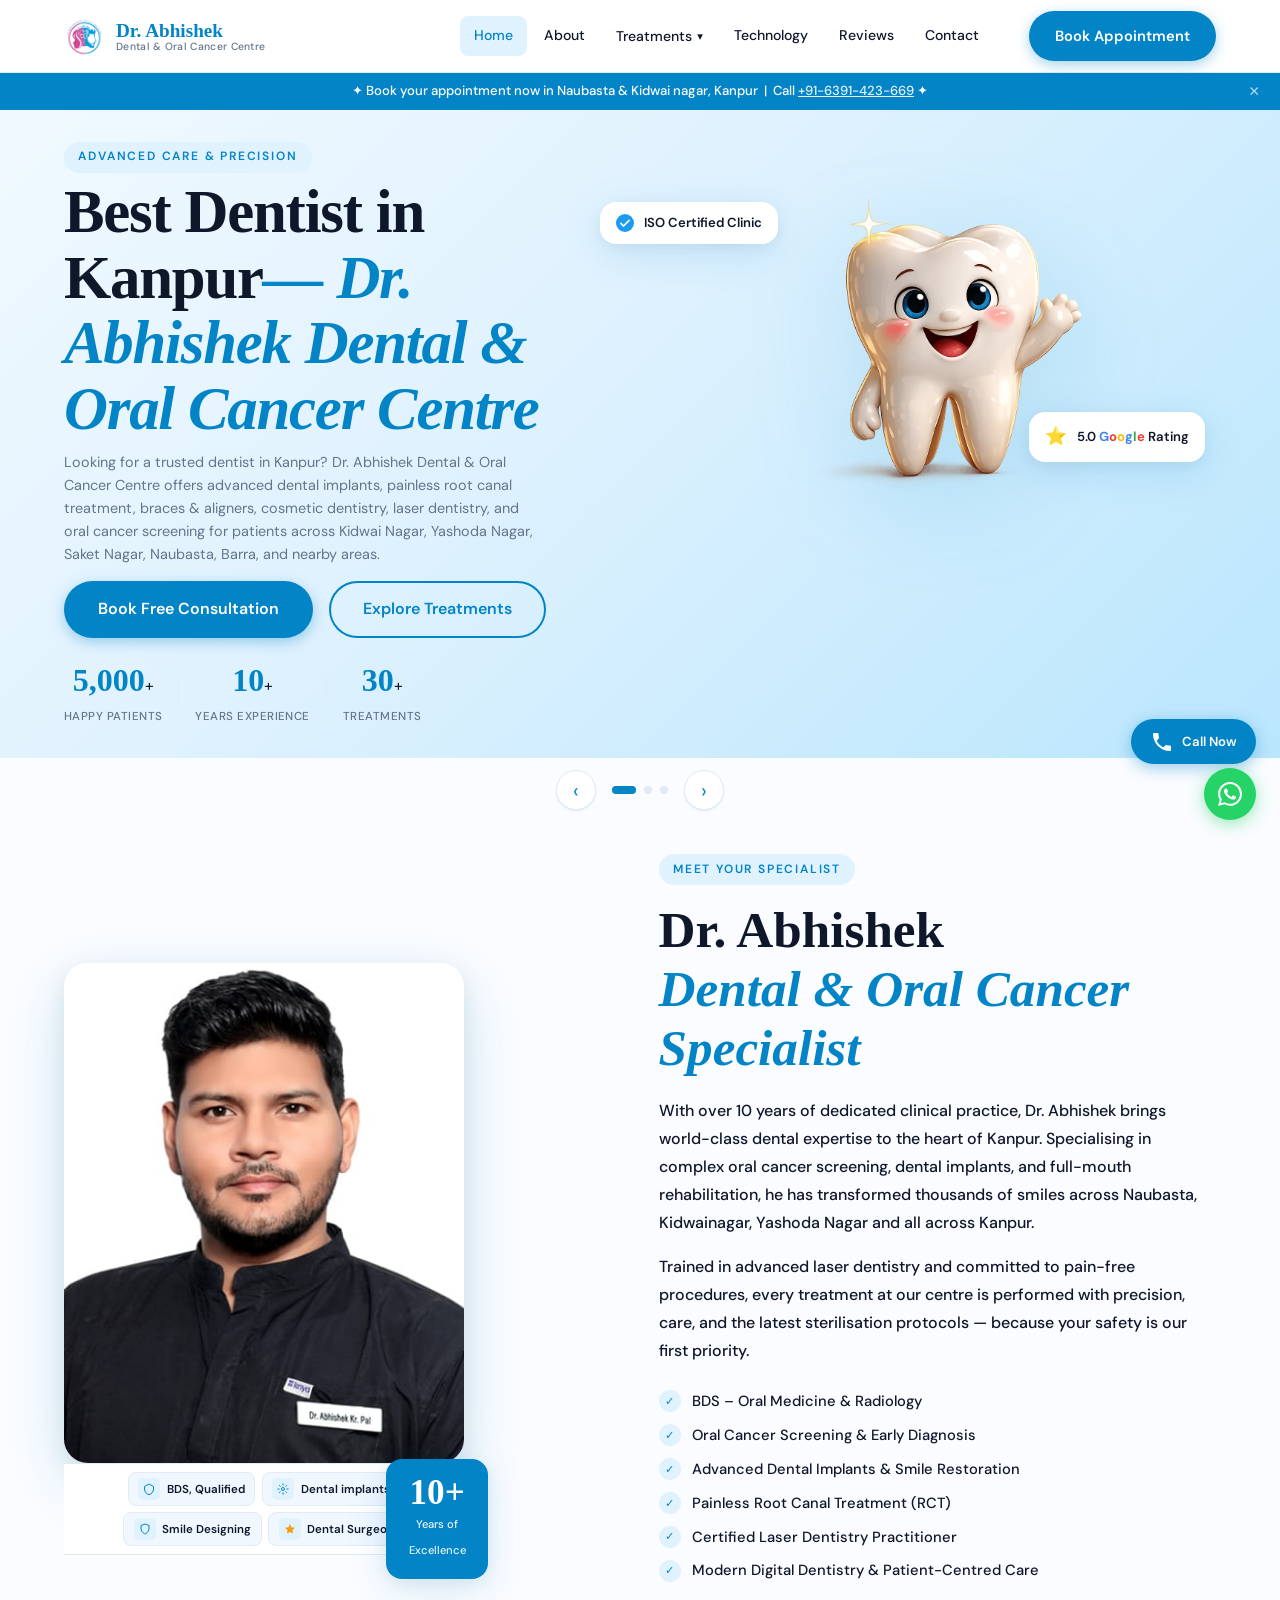
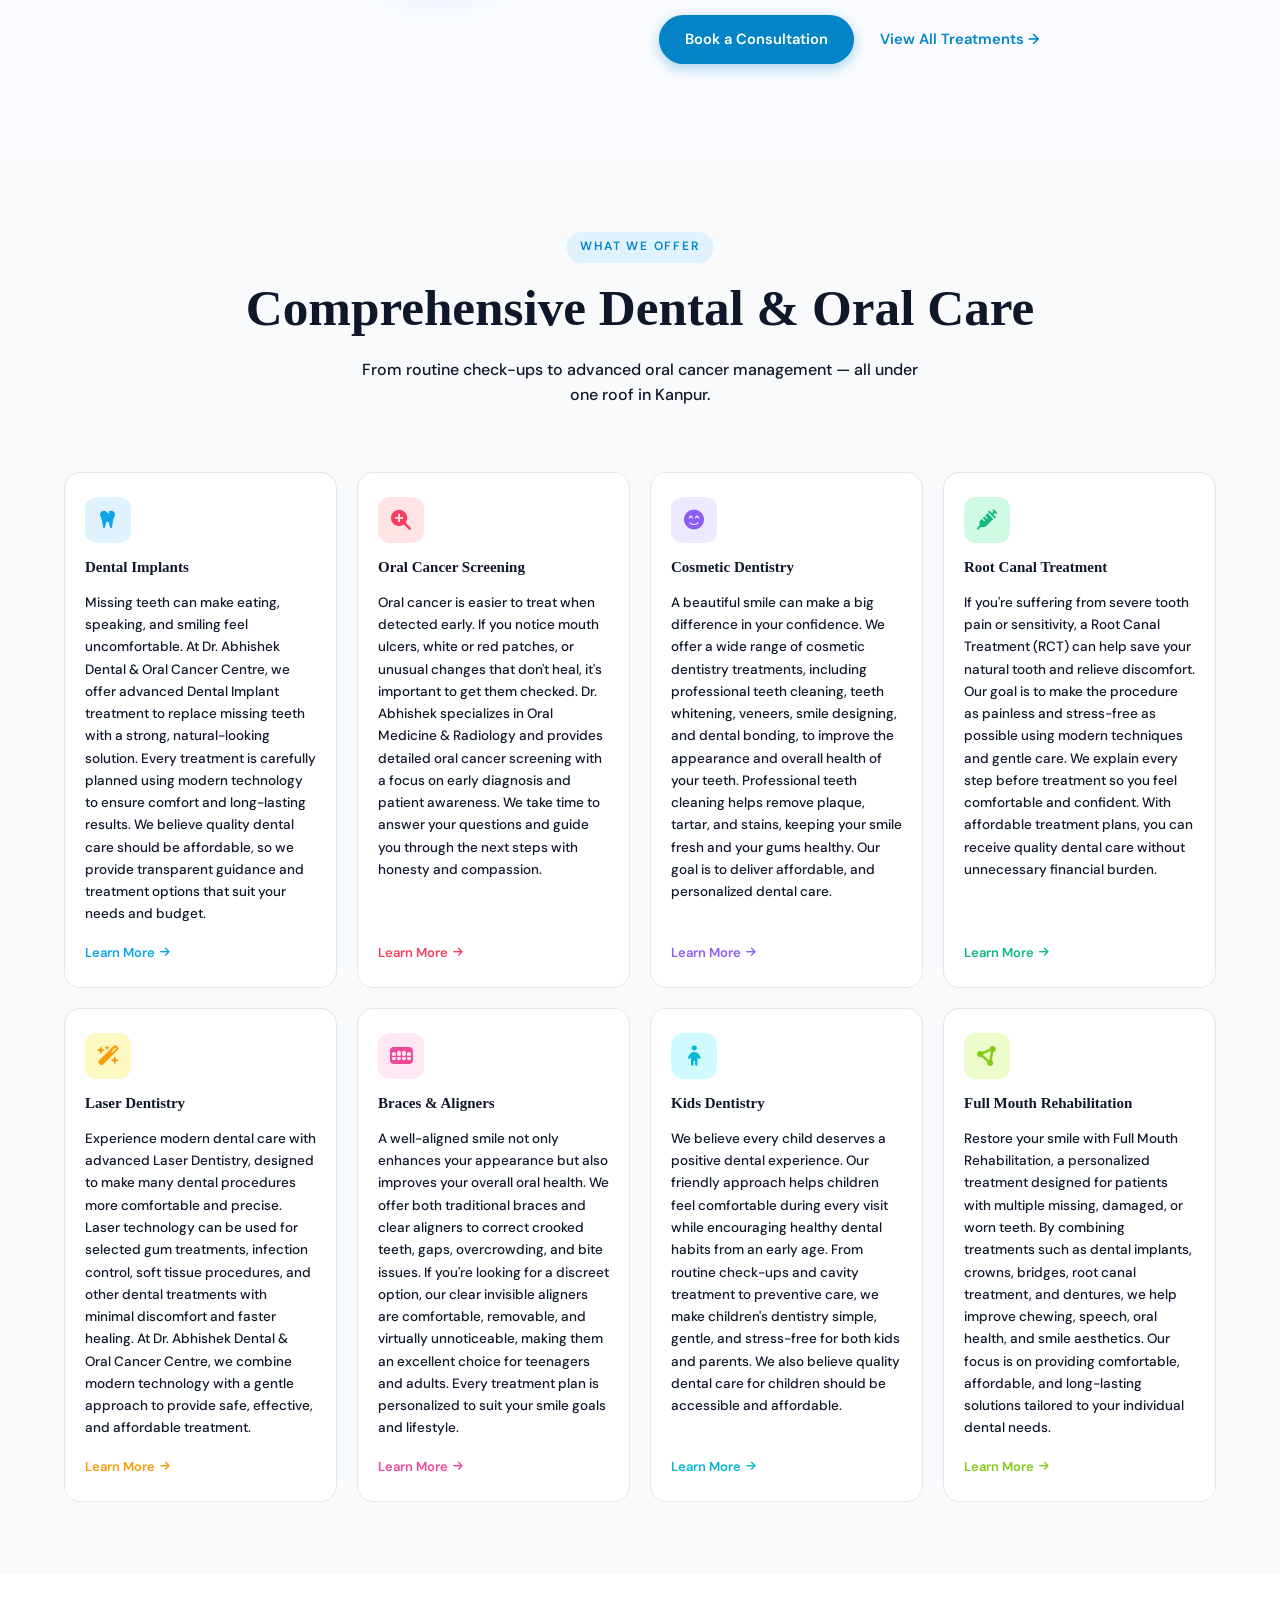
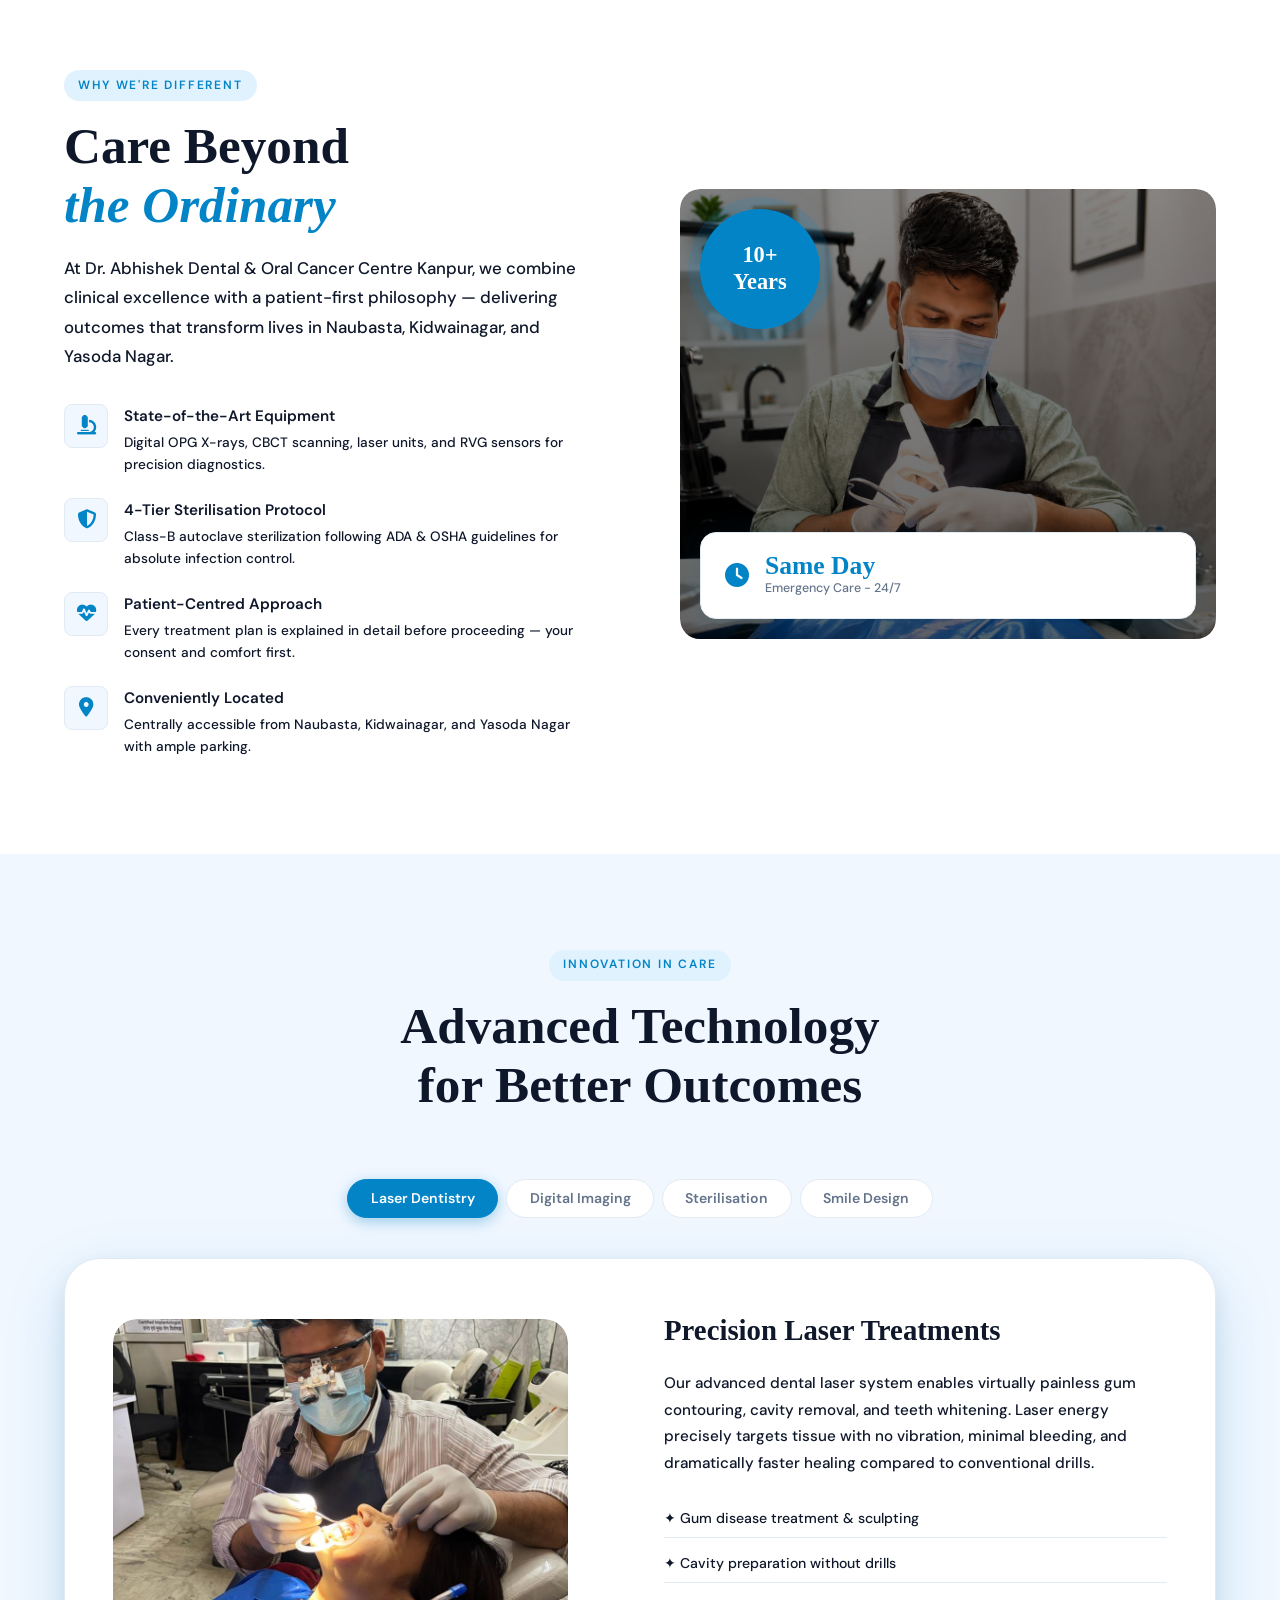
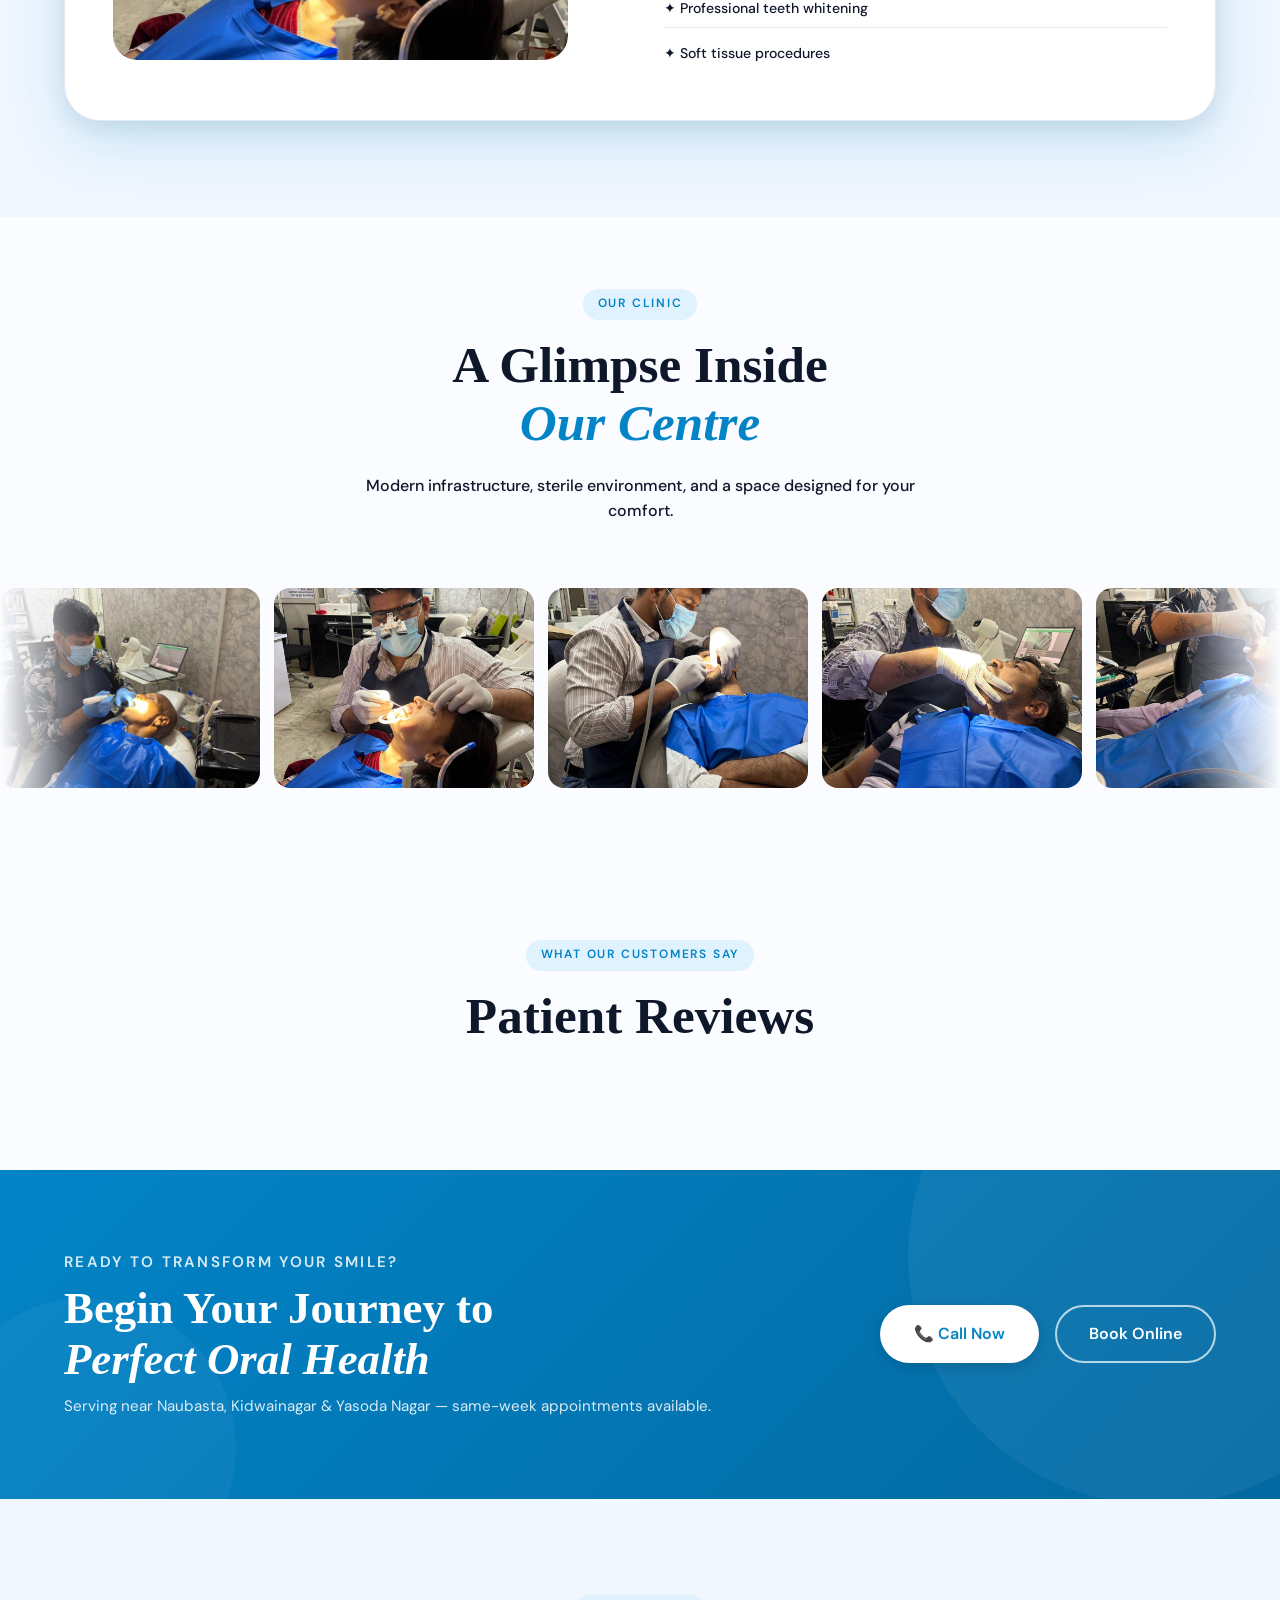
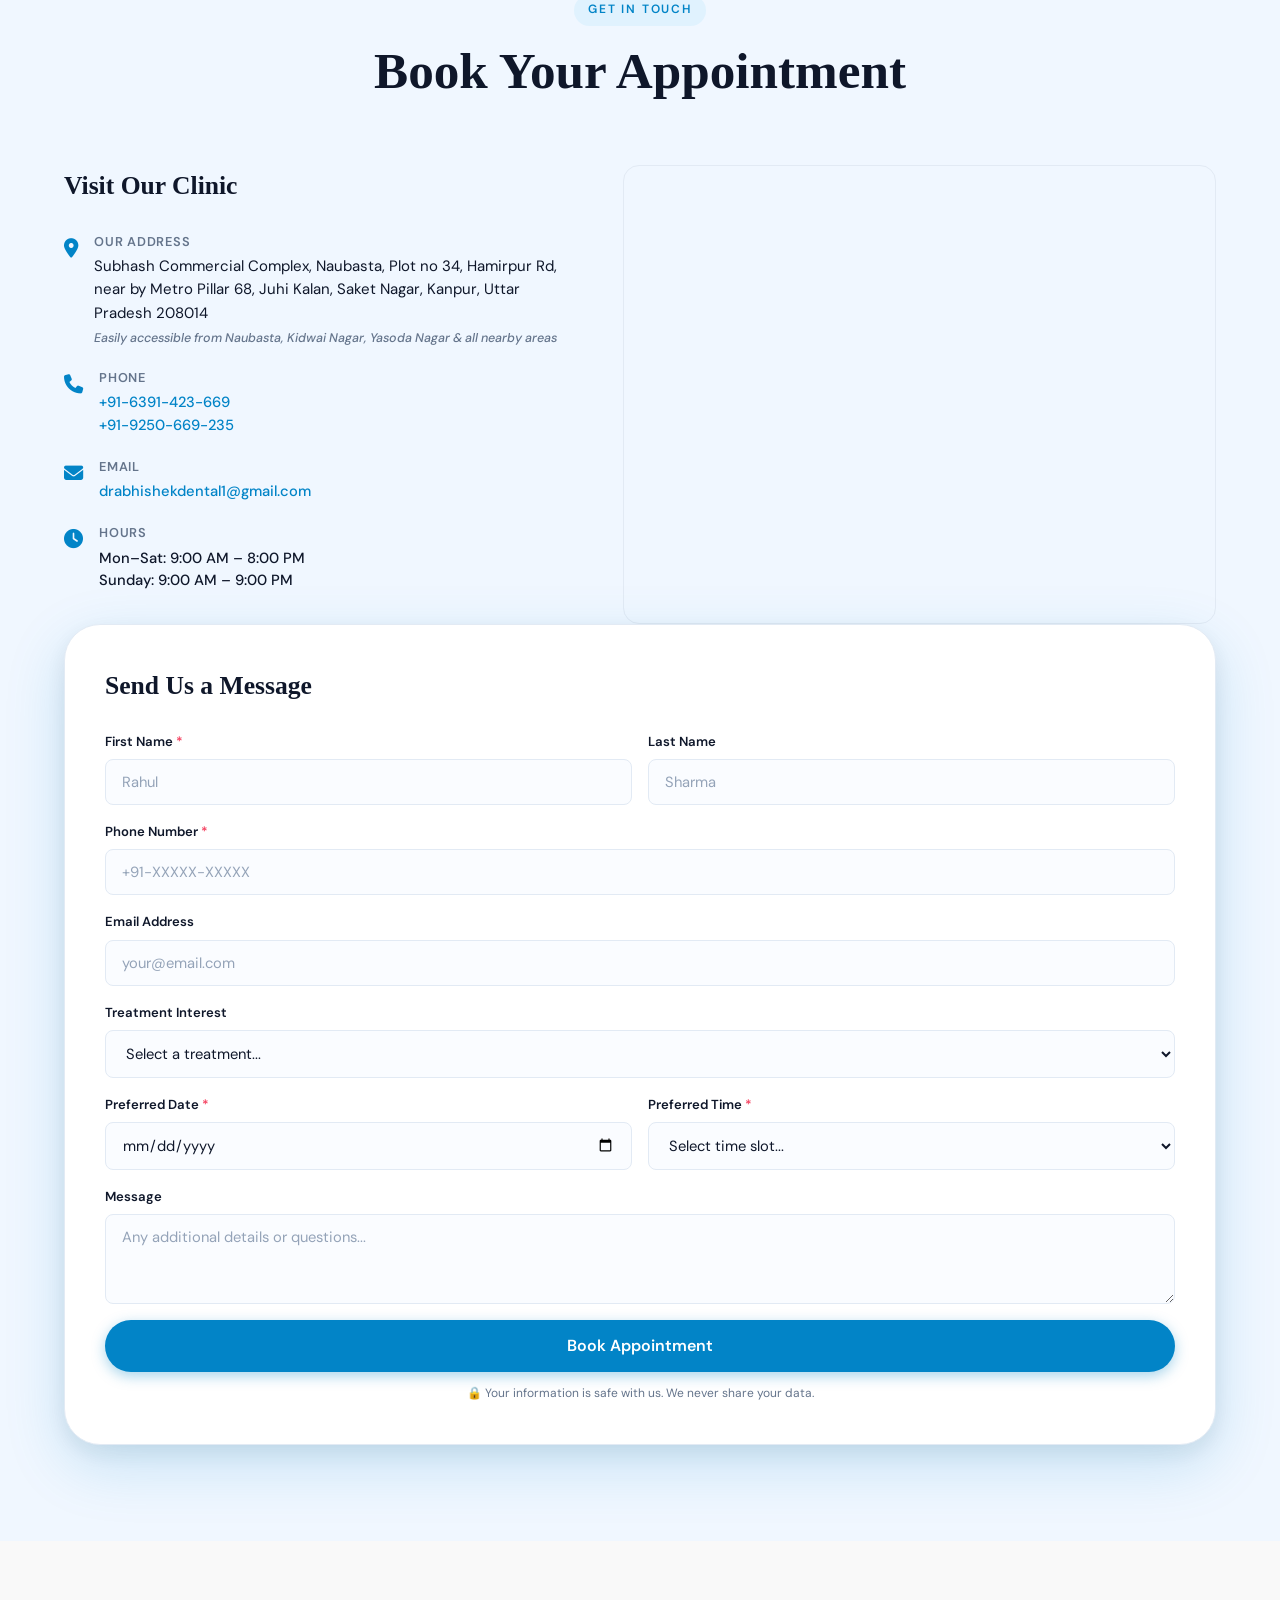
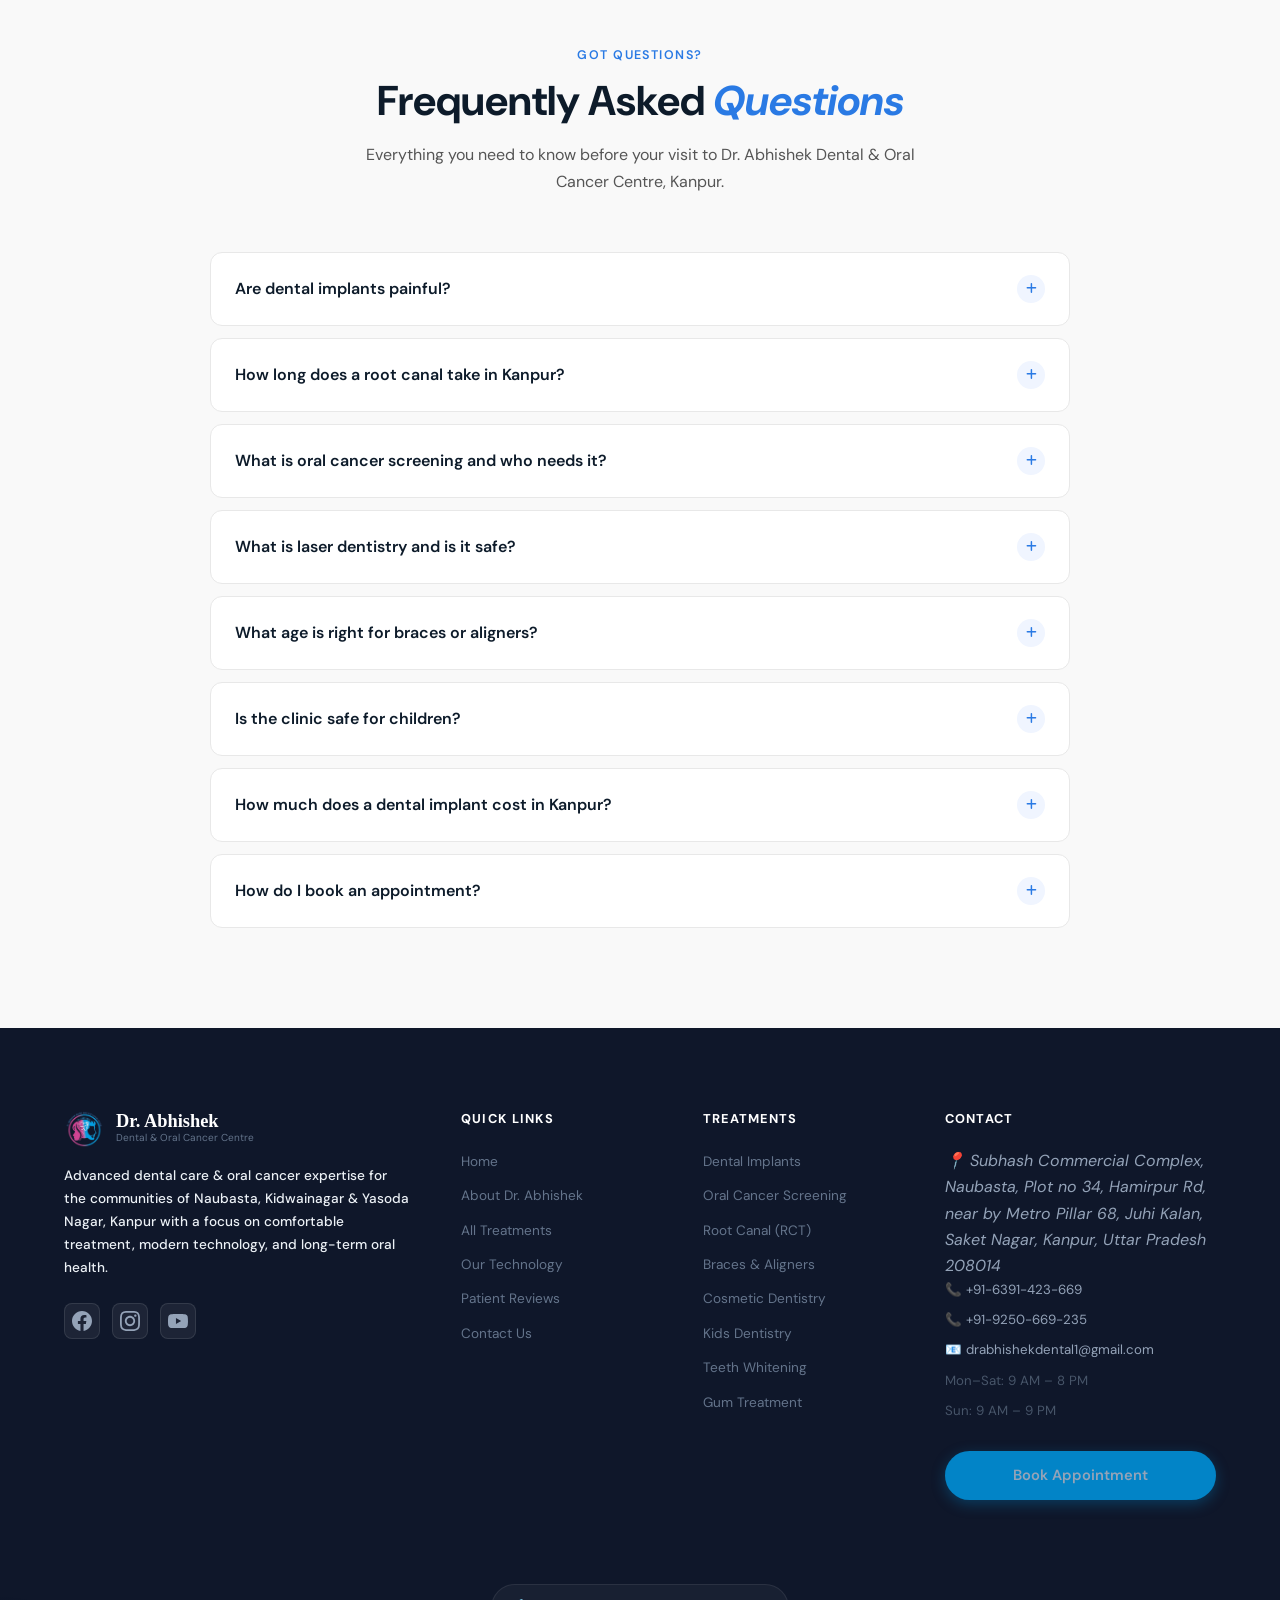
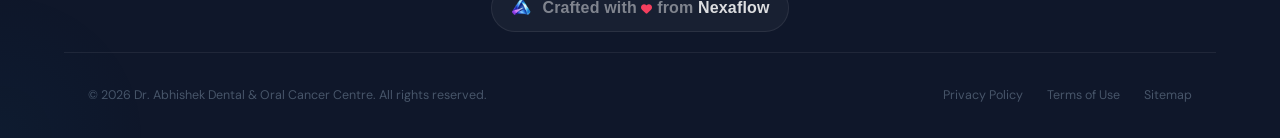
==== commit 820ec4da: "Update index.html" ====
--- a/index.html
+++ b/index.html
@@ -54,7 +54,7 @@
 <!-- ===== PERFORMANCE: PRECONNECT ===== -->
 <link rel="preconnect" href="https://fonts.googleapis.com" crossorigin />
 <link rel="preconnect" href="https://fonts.gstatic.com" crossorigin />
-<link rel="preload" as="image" href="hero-tooth.png" fetchpriority="high" />
+<link rel="preload" as="image" href="hero-tooth.webp" fetchpriority="high" />
 
 <!-- ===== FONTS ===== -->
 <link href="https://fonts.googleapis.com/css2?family=DM+Sans:ital,opsz,wght@0,9..40,300;0,9..40,400;0,9..40,500;0,9..40,600;0,9..40,700;1,9..40,300;1,9..40,400&display=swap" rel="stylesheet" />
@@ -337,7 +337,7 @@
 </span>
           </div>
           <div class="hero-illustration" id="hero-illus-1">
-            <img src="hero-tooth.png" alt="Best dentist in Kanpur - dental care illustration at Dr. Abhishek Dental & Oral Cancer Centre" class="hero-img" width="520" height="480" fetchpriority="high">
+            <img src="hero-tooth.webp" alt="Best dentist in Kanpur - dental care illustration at Dr. Abhishek Dental & Oral Cancer Centre" class="hero-img" width="520" height="480" fetchpriority="high">
           </div>
         </div>
         <!-- END HERO VISUAL -->
@@ -369,7 +369,7 @@
         <div class="hero-visual">
           <div class="hero-circle-bg" style="background: radial-gradient(circle, #e9d5ff 0%, transparent 70%);"></div>
           <div class="hero-illustration" id="hero-illus-1">
-            <img src="screening.png" alt="Oral cancer screening centre Kanpur - Dr. Abhishek Dental" class="hero-img" width="520" height="480" loading="lazy">
+            <img src="screening.webp" alt="Oral cancer screening centre Kanpur - Dr. Abhishek Dental" class="hero-img" width="520" height="480" loading="lazy">
           </div>
         </div>
         <!-- END HERO VISUAL -->
@@ -401,7 +401,7 @@
         <div class="hero-visual">
           <div class="hero-circle-bg" id="painfree-illustration" style="background: radial-gradient(circle, #bbf7d0 0%, transparent 70%);"></div>
           <div class="hero-illustration">
-           <img src="painfree.png" alt="Pain-free laser dentistry technology at Dr. Abhishek Dental Clinic Kanpur" class="hero-img" width="520" height="480" loading="lazy">
+           <img src="painfree.webp" alt="Pain-free laser dentistry technology at Dr. Abhishek Dental Clinic Kanpur" class="hero-img" width="520" height="480" loading="lazy">
           </div>
         </div>
         <!-- END HERO VISUAL -->
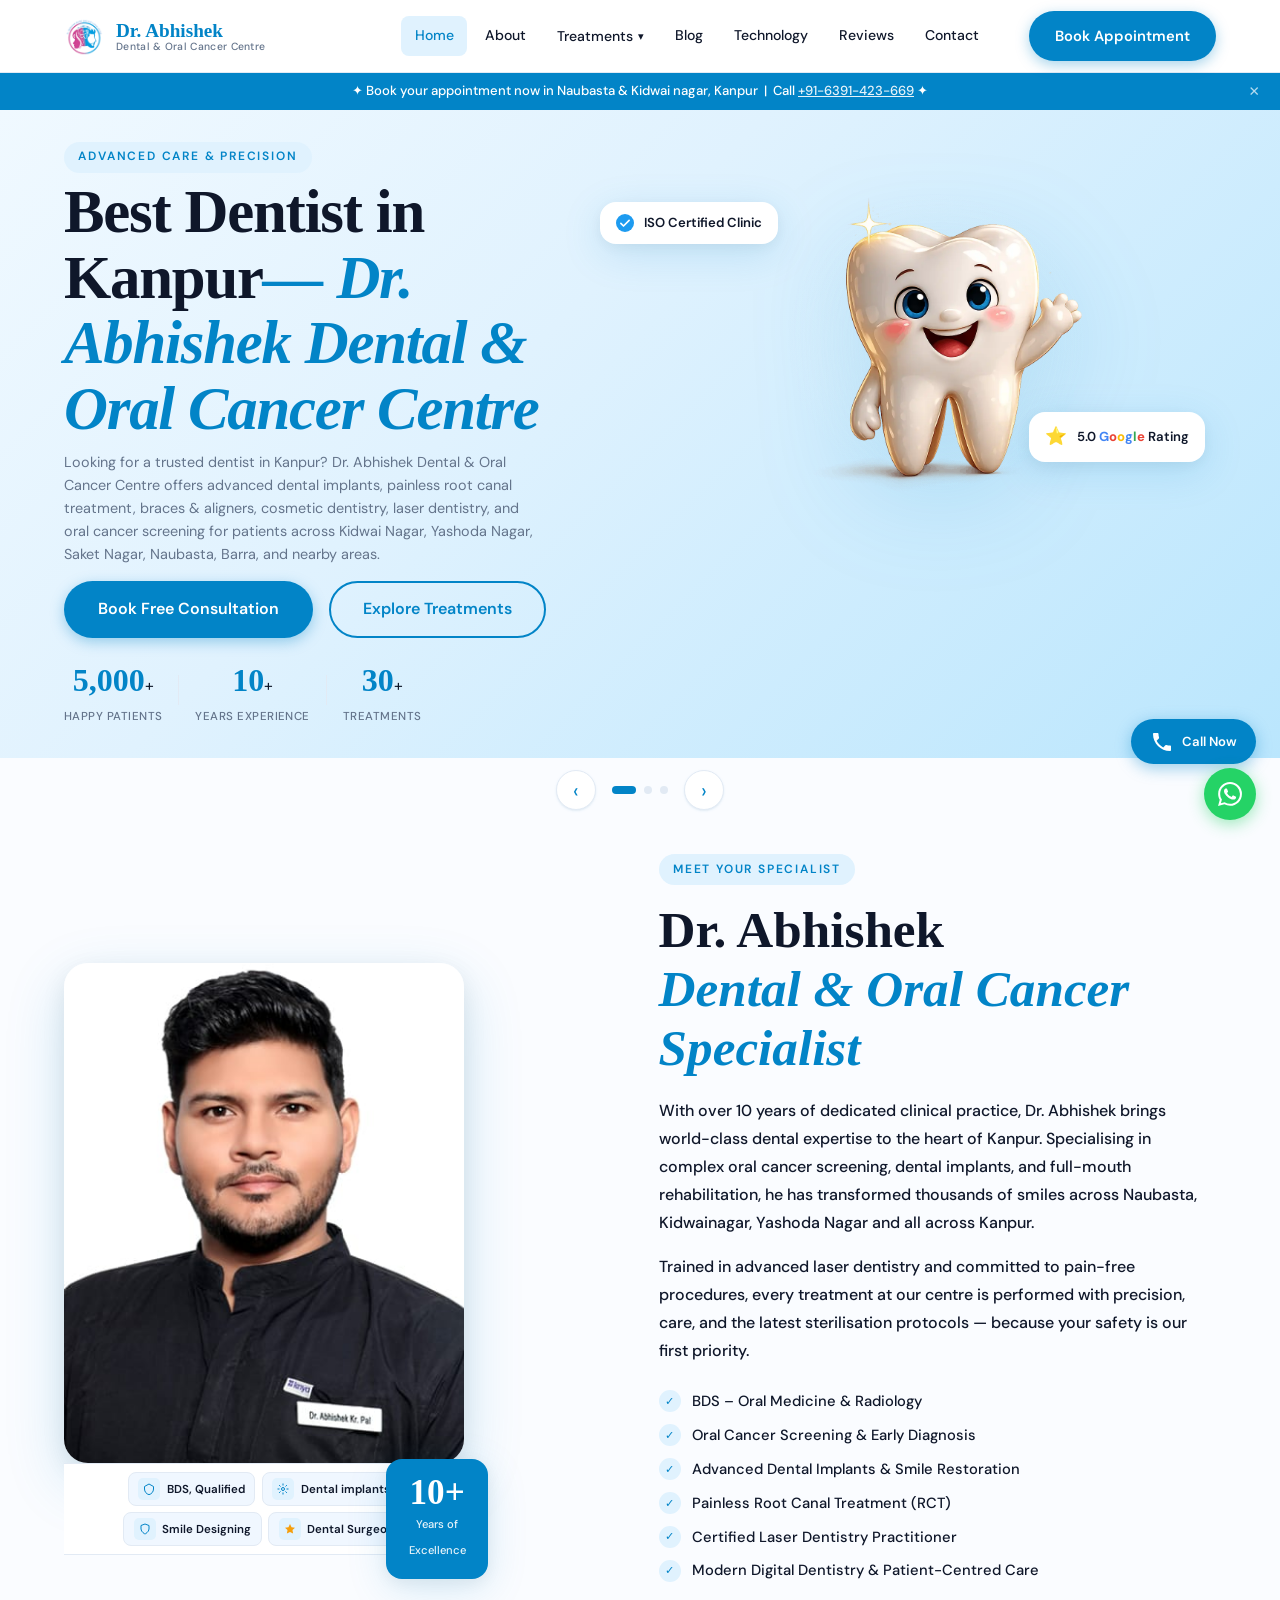
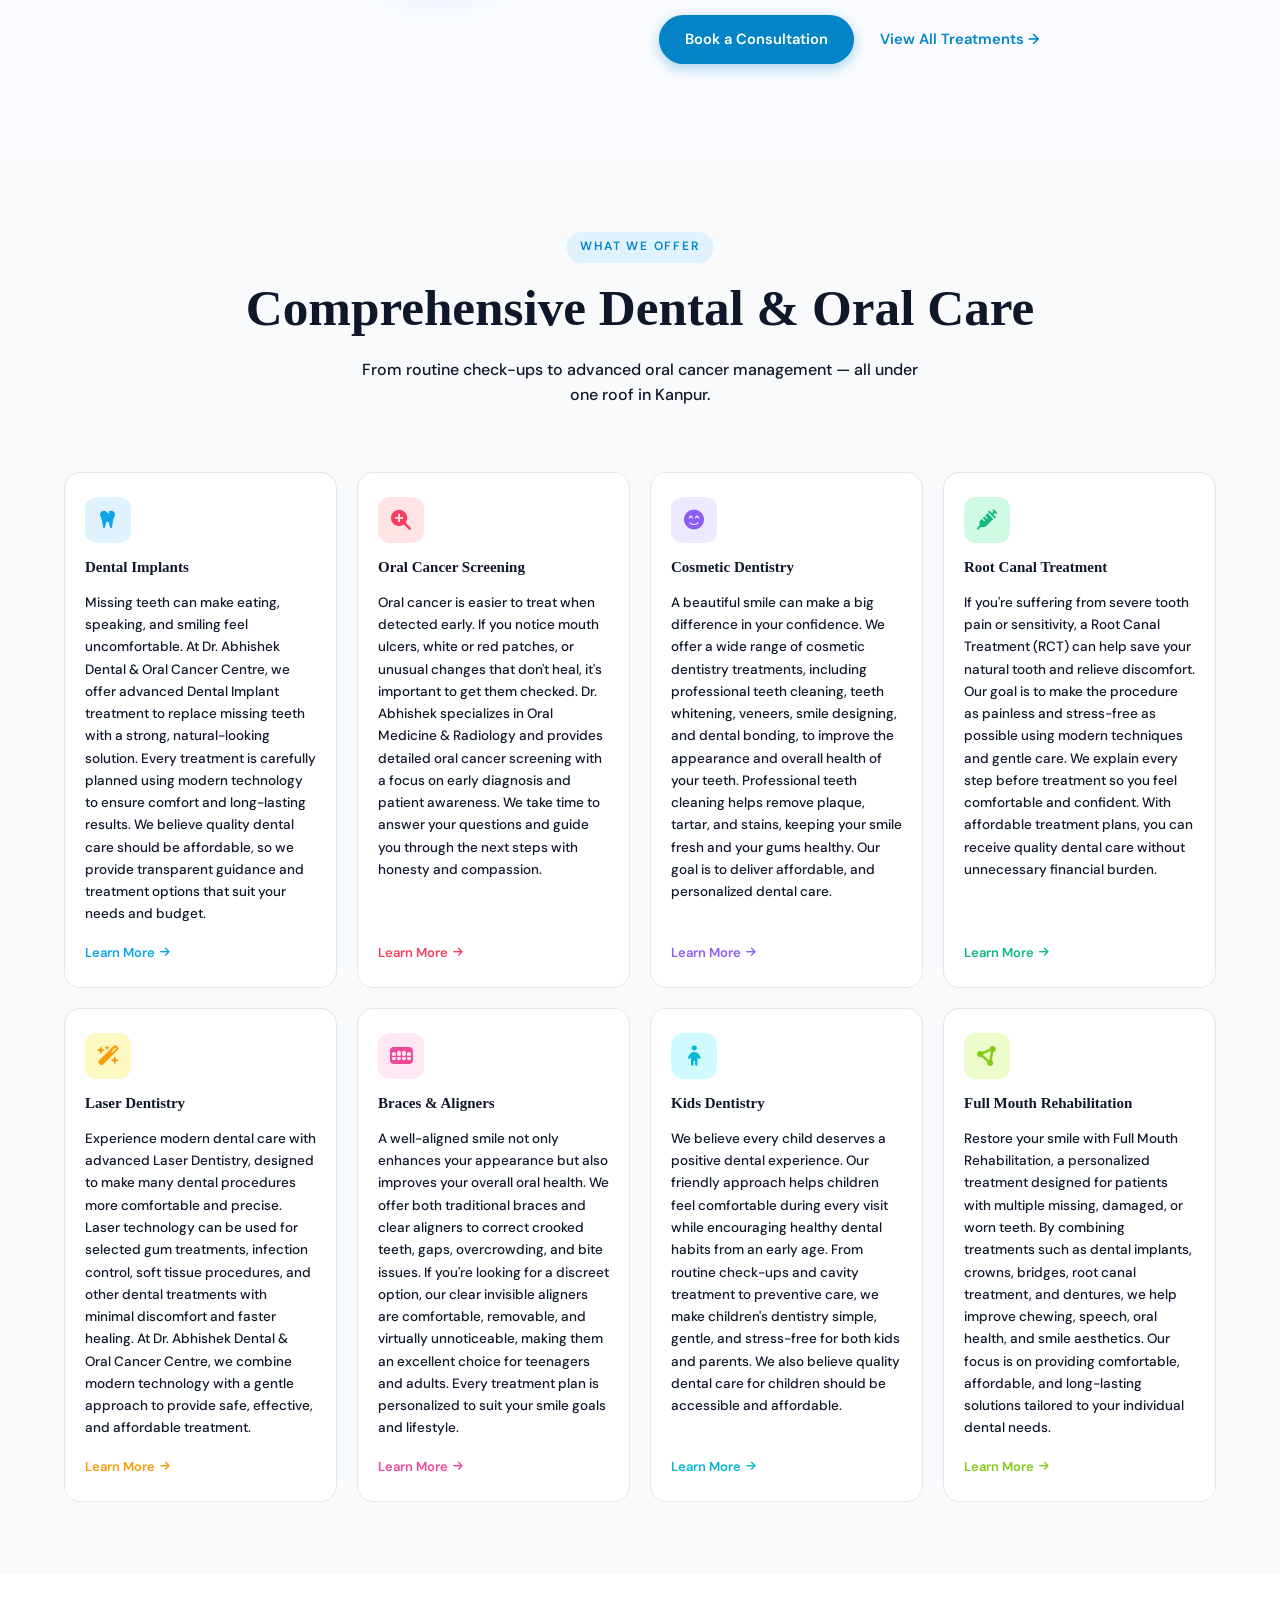
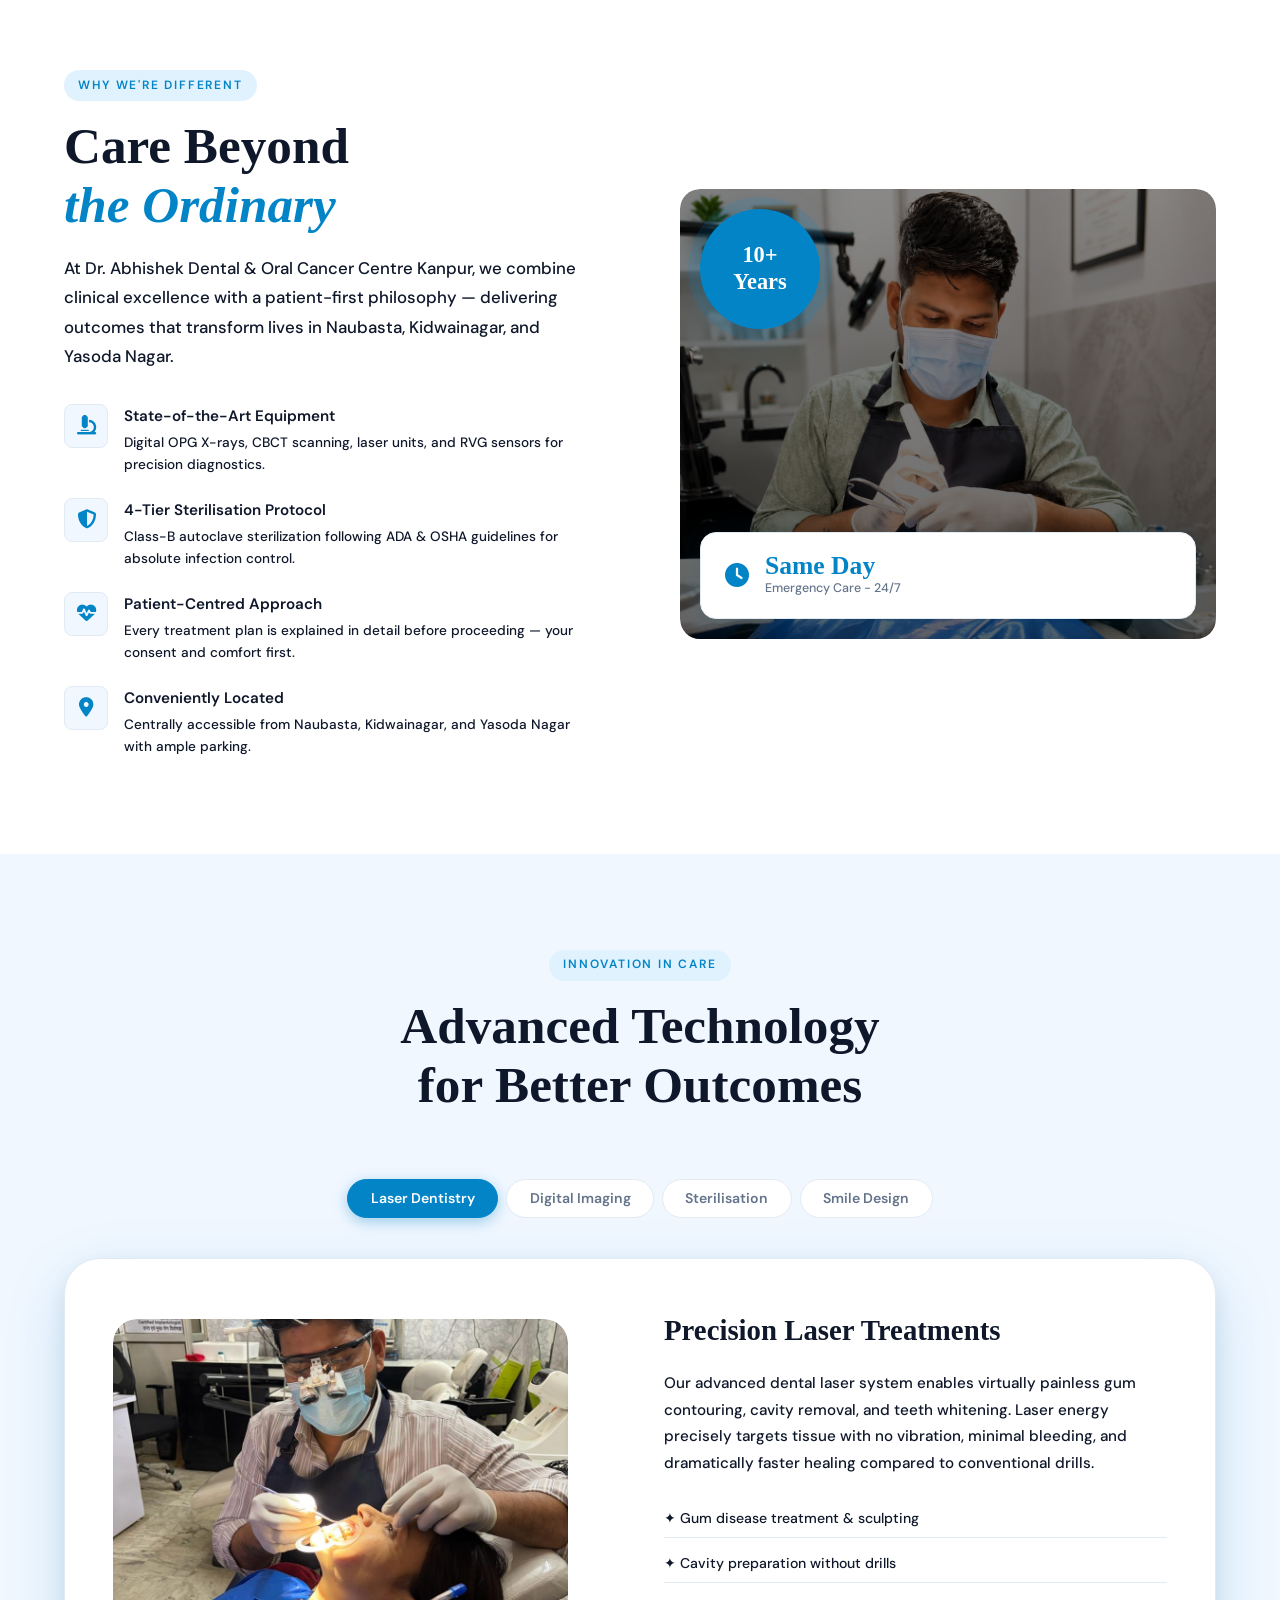
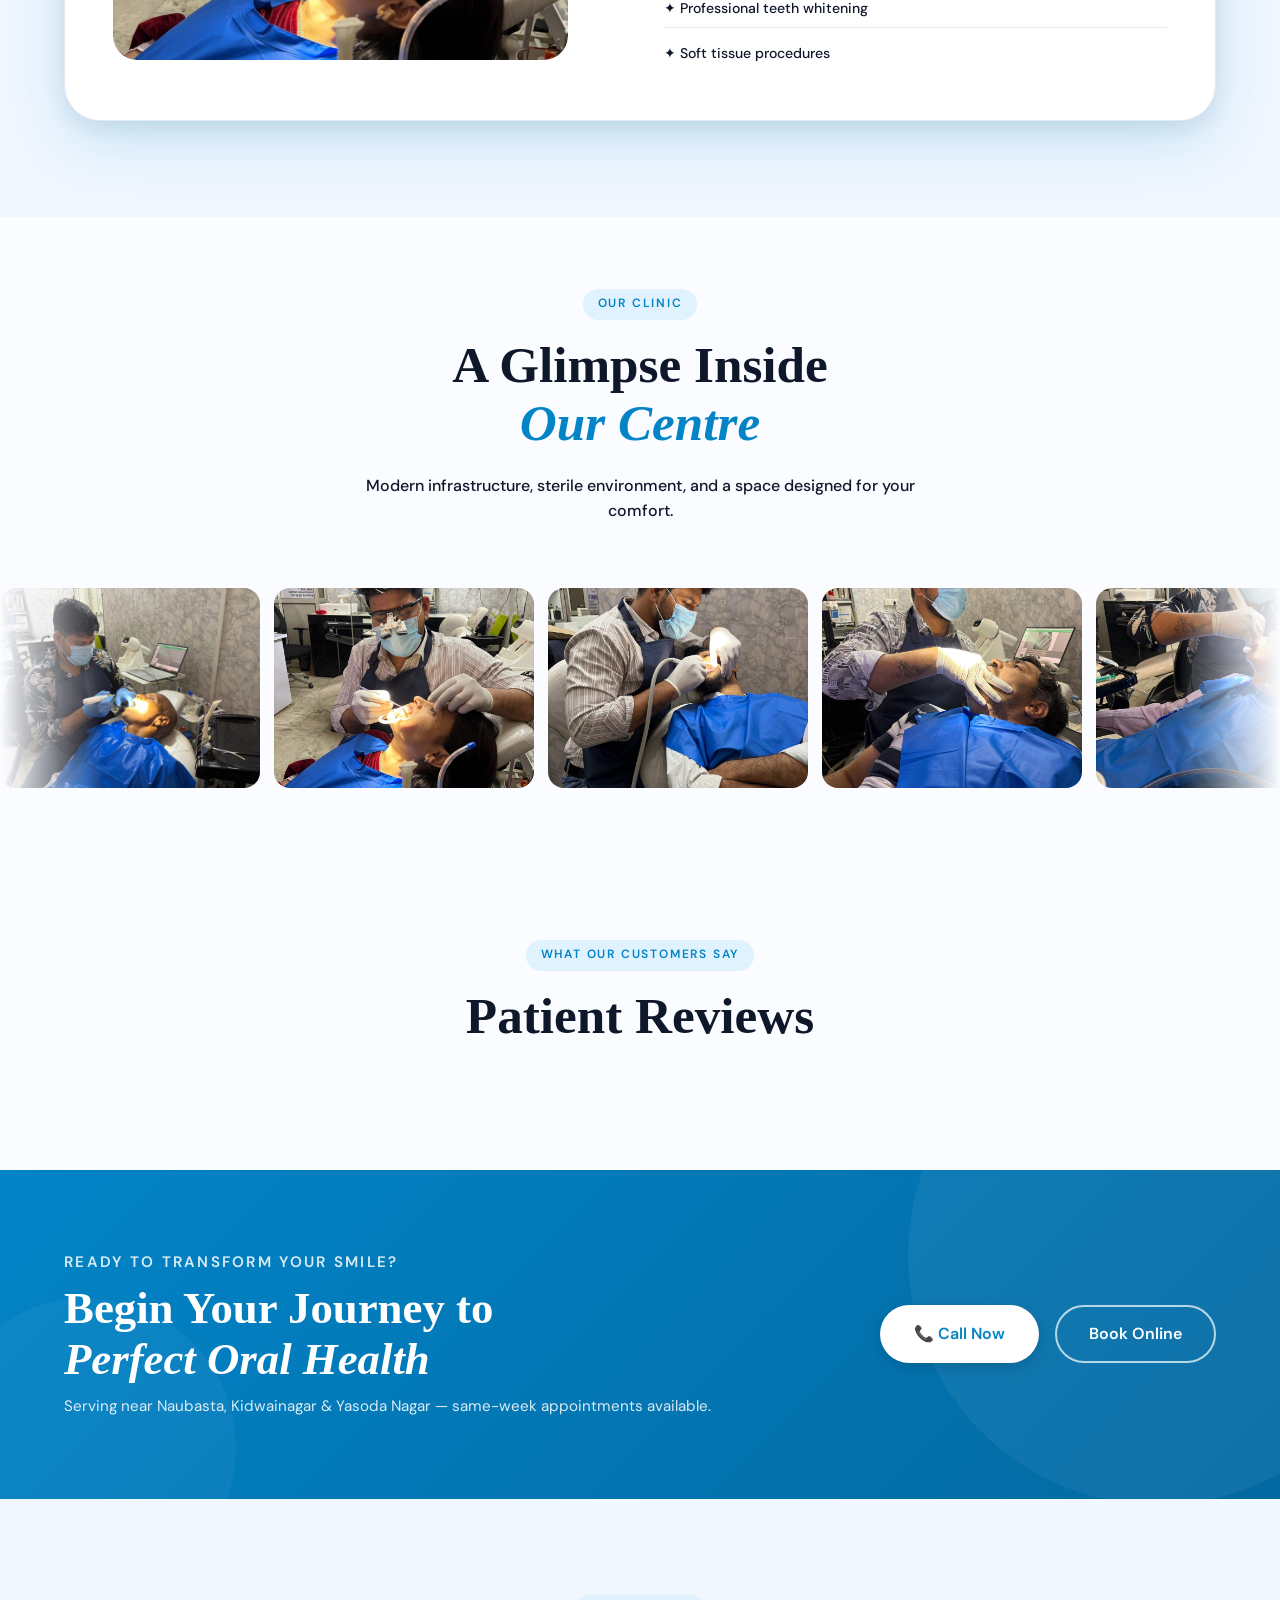
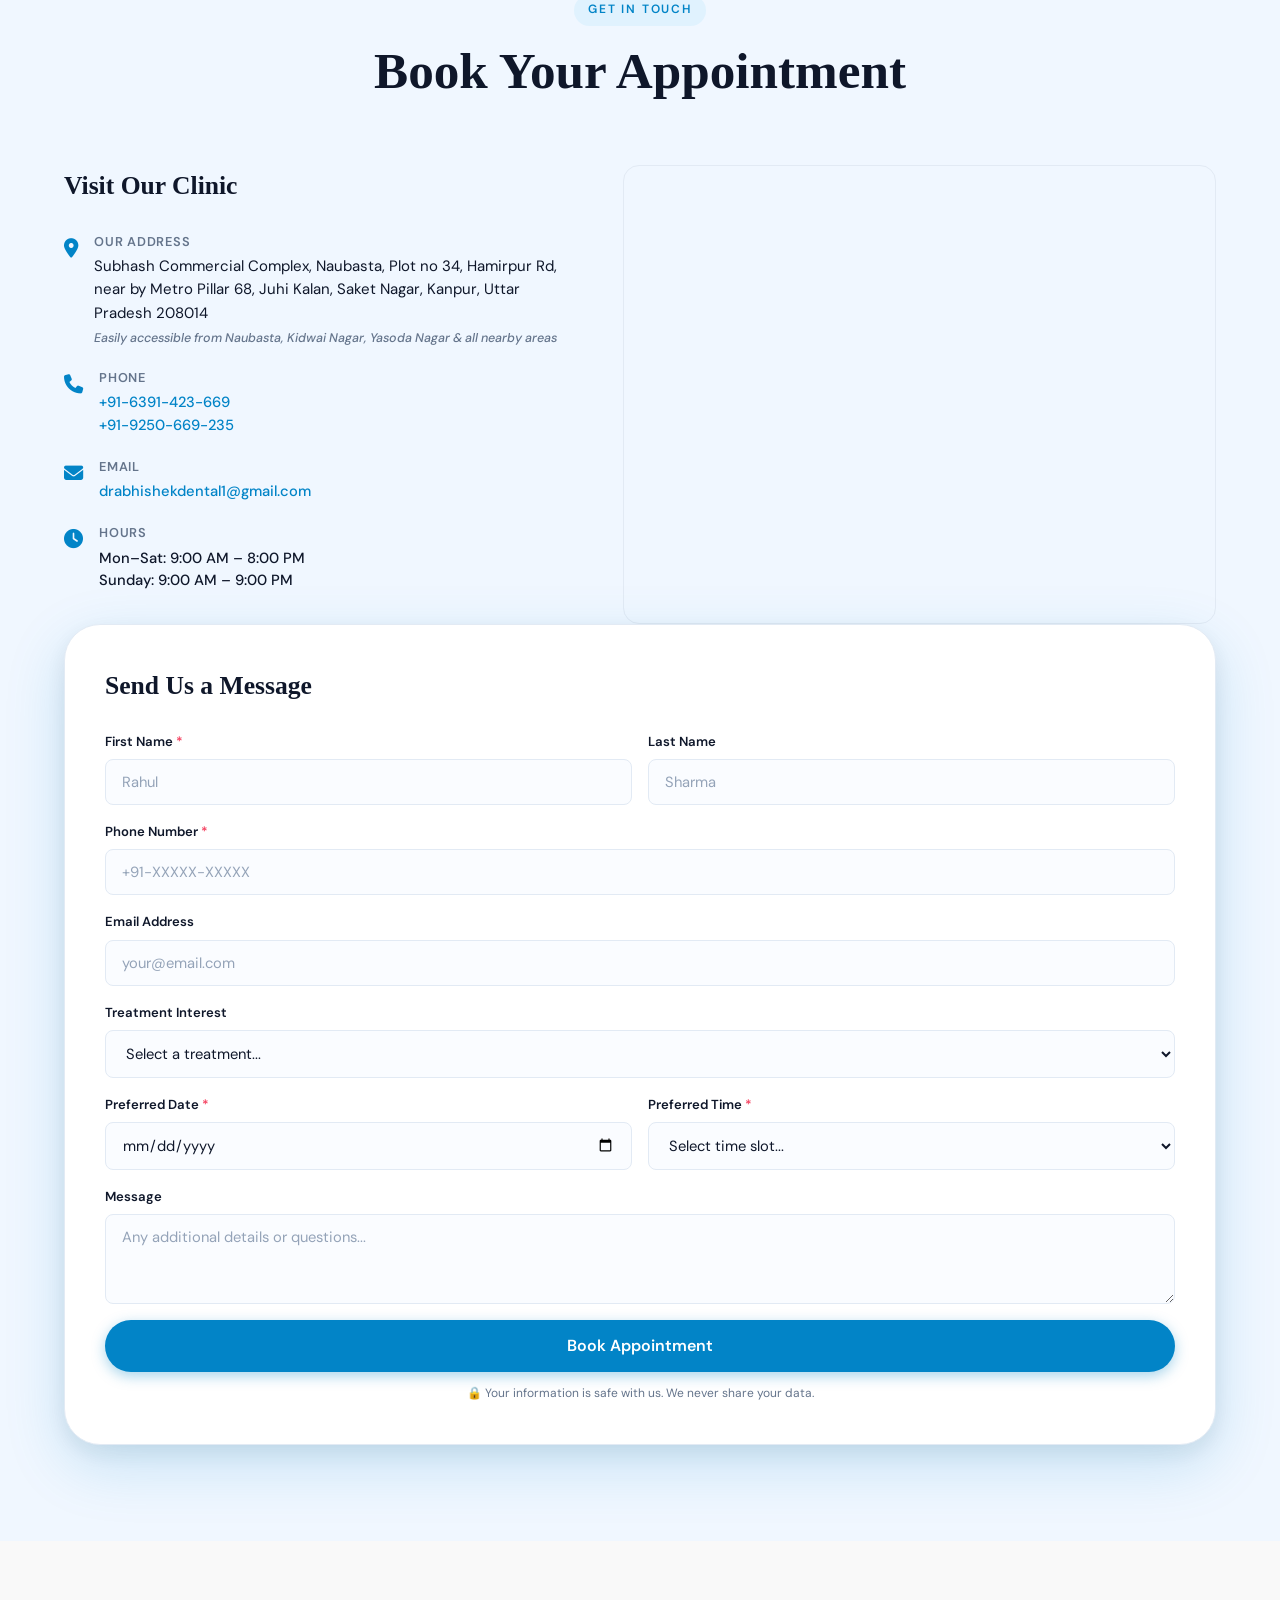
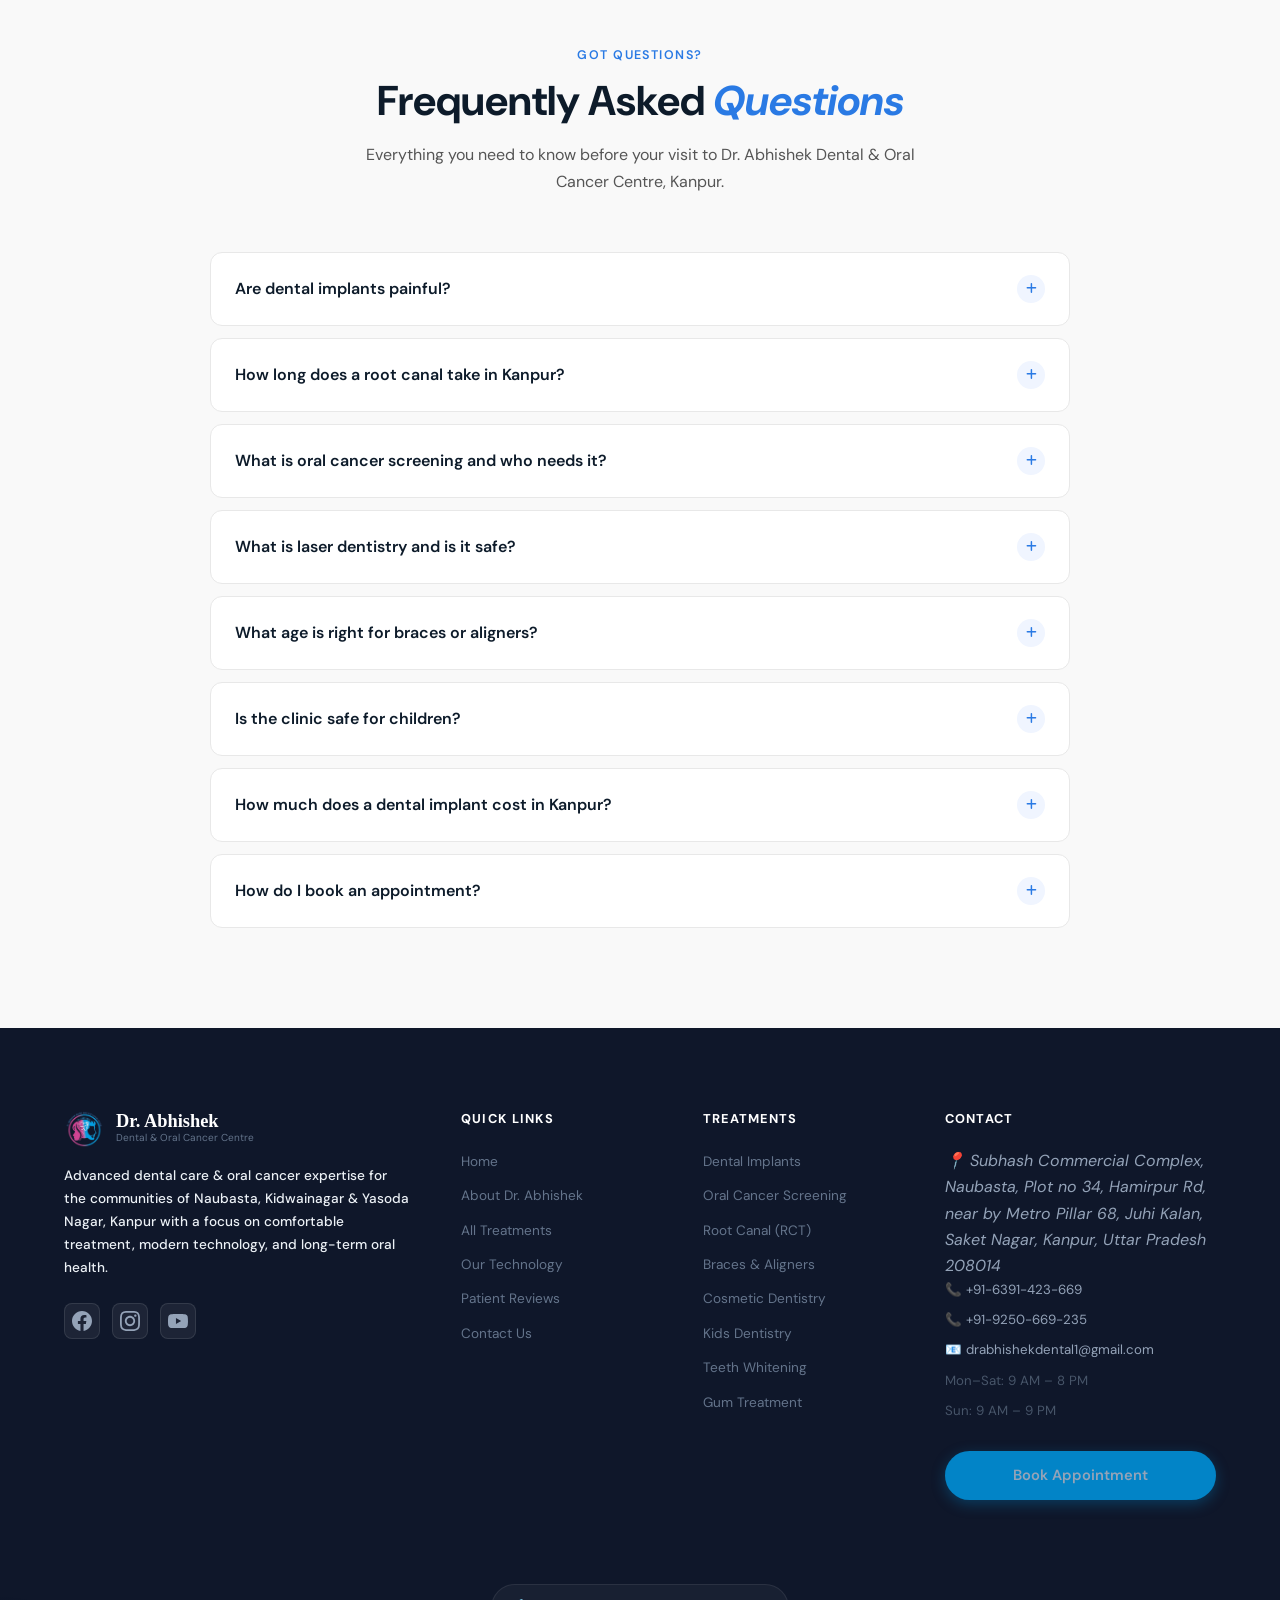
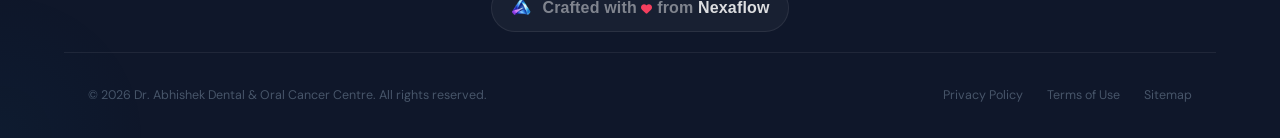
==== commit 564a6b07: "Update index.html" ====
--- a/index.html
+++ b/index.html
@@ -276,7 +276,7 @@
             <li><a href="#services" role="menuitem">Teeth Whitening</a></li>
           </ul>
         </div>
-
+        <a href="/blog" class="nav-item">Blog</a>
         <a href="#technology" class="nav-item">Technology</a>
         <a href="#testimonials" class="nav-item">Reviews</a>
         <a href="#contact" class="nav-item">Contact</a>
